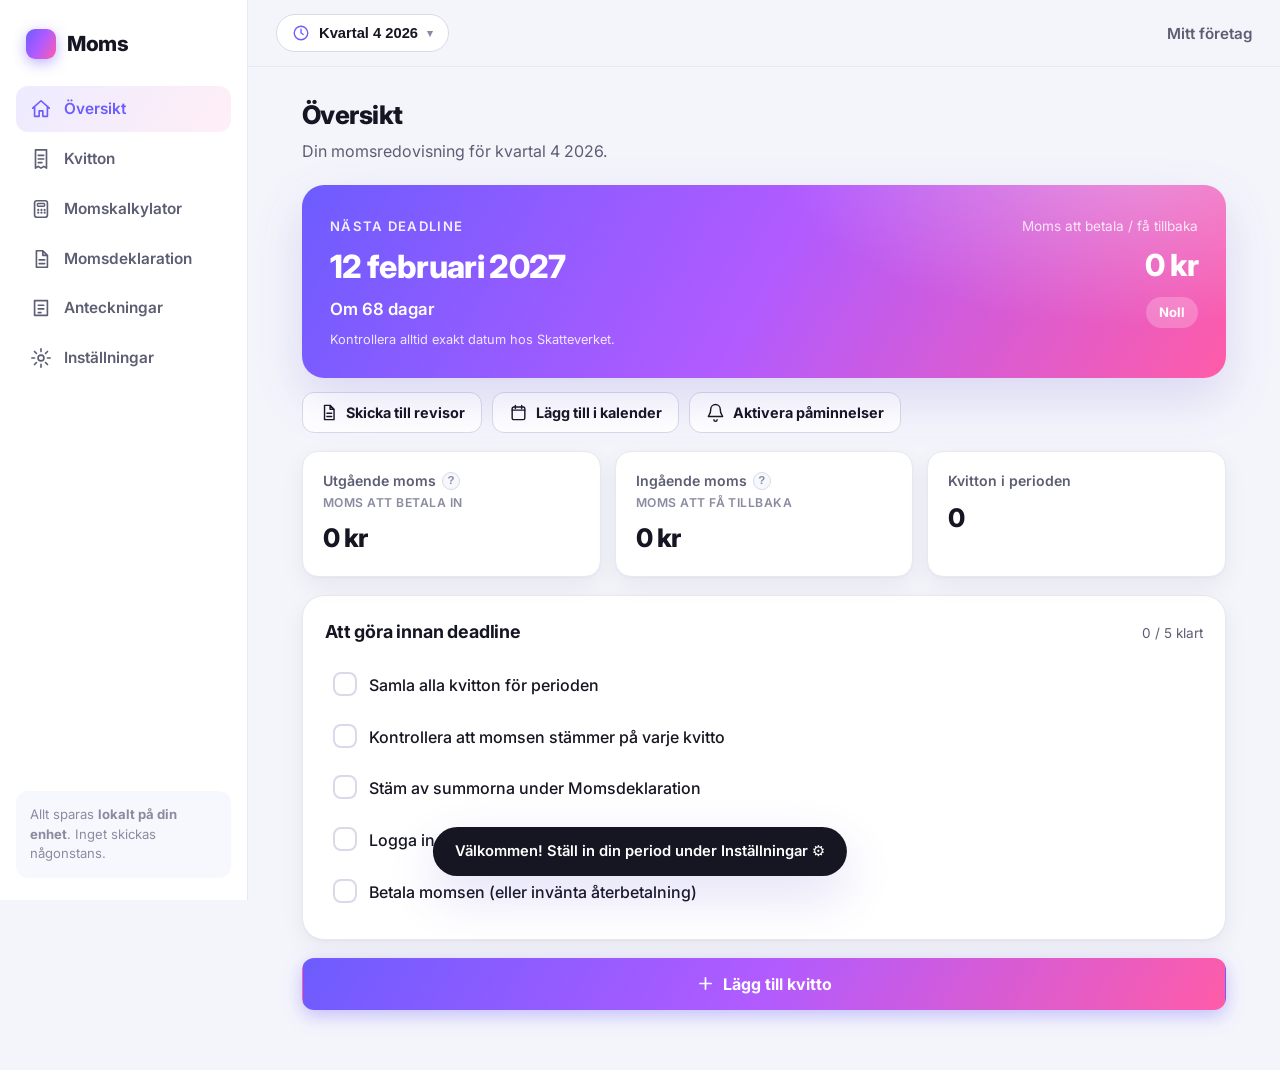
==== huggingface/index.html @ 1221be4c "Complete EU reverse charge for Stripe fees (rutor 21/30/48) Stripe fees (EU service purchase) are no" ====
<!DOCTYPE html>
<html lang="sv">
<head>
  <meta charset="UTF-8" />
  <meta name="viewport" content="width=device-width, initial-scale=1.0, viewport-fit=cover" />
  <meta name="theme-color" content="#6d5cff" />
  <meta name="description" content="Moms — ett enkelt och tydligt personligt verktyg för att hålla koll på din momsredovisning, dina kvitton och dina deadlines." />
  <title>Moms · Enkel momskoll</title>
  <link rel="preconnect" href="https://fonts.googleapis.com" />
  <link rel="preconnect" href="https://fonts.gstatic.com" crossorigin />
  <link href="https://fonts.googleapis.com/css2?family=Inter:wght@400;500;600;700;800&display=swap" rel="stylesheet" />
  <style>
/* ===================== Tokens ===================== */
:root {
  --bg: #f4f5fb;
  --surface: #ffffff;
  --surface-2: #f7f8fd;
  --line: #e7e8f2;
  --line-strong: #d8dae9;
  --text: #161623;
  --text-dim: #5d5e73;
  --text-faint: #8a8ba0;

  --brand: #6d5cff;
  --brand-2: #b15bff;
  --brand-3: #ff5ca8;
  --grad: linear-gradient(120deg, #6d5cff 0%, #b15bff 50%, #ff5ca8 100%);

  --green: #16a36b;
  --green-bg: #e6f7ef;
  --amber: #c47a00;
  --amber-bg: #fdf3e0;
  --red: #d83a52;
  --red-bg: #fdeaee;
  --blue: #2c7be5;
  --blue-bg: #eaf2fd;

  --radius: 16px;
  --radius-lg: 22px;
  --shadow: 0 1px 2px rgba(20, 20, 40, 0.04), 0 8px 24px rgba(20, 20, 50, 0.06);
  --shadow-lg: 0 20px 50px rgba(80, 60, 200, 0.16);
  --ease: cubic-bezier(0.22, 1, 0.36, 1);
}

* { margin: 0; padding: 0; box-sizing: border-box; }
[hidden] { display: none !important; }
html { -webkit-text-size-adjust: 100%; }
body {
  font-family: "Inter", system-ui, -apple-system, "Segoe UI", sans-serif;
  background: var(--bg);
  color: var(--text);
  line-height: 1.55;
  -webkit-font-smoothing: antialiased;
}
h1 { font-size: 1.6rem; font-weight: 800; letter-spacing: -0.02em; }
h2 { font-size: 1.12rem; font-weight: 700; letter-spacing: -0.01em; }
h3 { font-size: 1.05rem; font-weight: 700; }
.muted { color: var(--text-dim); }
.small { font-size: 0.85rem; }
.num { text-align: right; font-variant-numeric: tabular-nums; }
.nowrap { white-space: nowrap; }

:focus-visible { outline: 3px solid rgba(109, 92, 255, 0.5); outline-offset: 2px; border-radius: 8px; }

.ic { width: 22px; height: 22px; flex: none; display: inline-block; }

/* ===================== Layout ===================== */
.app { display: flex; min-height: 100vh; }

.sidebar {
  width: 248px; flex: none;
  background: var(--surface);
  border-right: 1px solid var(--line);
  padding: 22px 16px;
  display: flex; flex-direction: column; gap: 8px;
  position: sticky; top: 0; height: 100vh;
}
.brand { display: flex; align-items: center; gap: 11px; padding: 6px 10px 18px; }
.brand-mark { width: 30px; height: 30px; border-radius: 9px; background: var(--grad); box-shadow: 0 4px 14px rgba(109, 92, 255, 0.45); }
.brand-name { font-weight: 800; font-size: 1.3rem; letter-spacing: -0.02em; }

.side-nav { display: flex; flex-direction: column; gap: 4px; }
.nav-item {
  display: flex; align-items: center; gap: 12px;
  padding: 11px 14px; border-radius: 12px;
  color: var(--text-dim); text-decoration: none; font-weight: 600; font-size: 0.96rem;
  transition: background 0.2s var(--ease), color 0.2s var(--ease);
}
.nav-item:hover { background: var(--surface-2); color: var(--text); }
.nav-item.active { background: linear-gradient(120deg, rgba(109,92,255,0.12), rgba(255,92,168,0.10)); color: var(--brand); }
.nav-item.active .ic { color: var(--brand); }

.side-foot { margin-top: auto; padding: 14px; background: var(--surface-2); border-radius: 12px; }
.side-foot p { font-size: 0.82rem; color: var(--text-faint); line-height: 1.5; }

.main { flex: 1; min-width: 0; display: flex; flex-direction: column; }

.topbar {
  position: sticky; top: 0; z-index: 20;
  display: flex; align-items: center; justify-content: space-between;
  padding: 14px 28px;
  background: rgba(244, 245, 251, 0.85); backdrop-filter: blur(12px);
  border-bottom: 1px solid var(--line);
}
.period-pill {
  display: inline-flex; align-items: center; gap: 9px;
  padding: 9px 15px; border-radius: 999px;
  background: var(--surface); border: 1px solid var(--line-strong);
  font-weight: 600; font-size: 0.92rem; color: var(--text); cursor: pointer;
  transition: border-color 0.2s var(--ease), transform 0.2s var(--ease);
}
.period-pill:hover { border-color: var(--brand); transform: translateY(-1px); }
.period-pill .ic { width: 18px; height: 18px; color: var(--brand); }
.period-pill .caret { color: var(--text-faint); font-size: 0.7rem; }
.biz-name { font-weight: 600; color: var(--text-dim); font-size: 0.95rem; }

.content { padding: 28px; max-width: 980px; width: 100%; margin: 0 auto; padding-bottom: 60px; }

.view-head { margin-bottom: 22px; }
.view-head h1 { margin-bottom: 4px; }

/* ===================== Buttons ===================== */
.btn-primary, .btn-ghost, .btn-danger {
  display: inline-flex; align-items: center; justify-content: center; gap: 8px;
  font-family: inherit; font-weight: 700; font-size: 0.95rem;
  padding: 12px 20px; border-radius: 12px; border: 1px solid transparent; cursor: pointer;
  transition: transform 0.18s var(--ease), box-shadow 0.18s var(--ease), background 0.18s var(--ease);
}
.btn-primary { background: var(--grad); color: #fff; box-shadow: 0 6px 18px rgba(109, 92, 255, 0.35); }
.btn-primary:hover { transform: translateY(-2px); box-shadow: 0 10px 26px rgba(109, 92, 255, 0.45); }
.btn-primary .ic { width: 19px; height: 19px; }
.btn-ghost { background: var(--surface); border-color: var(--line-strong); color: var(--text); }
.btn-ghost:hover { border-color: var(--brand); transform: translateY(-1px); }
.btn-ghost .ic { width: 19px; height: 19px; }
.btn-danger { background: var(--red-bg); color: var(--red); border-color: transparent; }
.btn-danger:hover { background: #fbdde3; }
.btn-danger .ic { width: 19px; height: 19px; }
.btn-block { width: 100%; }

/* ===================== Hero deadline card ===================== */
.hero-card {
  position: relative; overflow: hidden;
  border-radius: var(--radius-lg);
  background: var(--grad);
  color: #fff;
  padding: 28px;
  display: flex; justify-content: space-between; gap: 24px; flex-wrap: wrap;
  box-shadow: var(--shadow-lg);
  margin-bottom: 18px;
}
.hero-grad {
  position: absolute; inset: 0;
  background: radial-gradient(600px 300px at 90% -20%, rgba(255,255,255,0.35), transparent 60%);
  pointer-events: none;
}
.hero-inner { position: relative; z-index: 1; }
.hero-eyebrow { font-size: 0.82rem; font-weight: 600; opacity: 0.9; text-transform: uppercase; letter-spacing: 0.1em; }
.hero-date { font-size: 2rem; font-weight: 800; letter-spacing: -0.02em; margin: 4px 0; }
.hero-count { font-size: 1.05rem; font-weight: 600; }
.hero-note { font-size: 0.8rem; opacity: 0.85; margin-top: 8px; }
.hero-amount { position: relative; z-index: 1; text-align: right; min-width: 180px; }
.hero-amount .muted { color: rgba(255,255,255,0.82); }
.hero-amount-val { font-size: 1.9rem; font-weight: 800; letter-spacing: -0.02em; margin: 4px 0 8px; }
.badge-pay {
  display: inline-block; padding: 5px 13px; border-radius: 999px;
  background: rgba(255,255,255,0.22); font-size: 0.82rem; font-weight: 700;
}

/* ===================== Reminder banner & deadline actions ===================== */
.reminder-banner {
  display: flex; align-items: center; gap: 10px;
  padding: 14px 18px; border-radius: var(--radius); margin-bottom: 16px;
  font-weight: 600; font-size: 0.95rem;
}
.reminder-banner.warn { background: var(--amber-bg); color: #6b4e16; border: 1px solid #f0dcb4; }
.reminder-banner.late { background: var(--red-bg); color: #8a1f30; border: 1px solid #f3c6cf; }
.reminder-banner::before { content: "⏰"; font-size: 1.1rem; }
.reminder-banner.late::before { content: "⚠️"; }

.deadline-actions { display: flex; gap: 10px; flex-wrap: wrap; margin-bottom: 18px; margin-top: -4px; }
.deadline-actions .btn-ghost { font-size: 0.9rem; padding: 10px 16px; }
.deadline-actions .btn-ghost.on { border-color: var(--green); color: var(--green); background: var(--green-bg); }

/* ===================== Tiles ===================== */
.tiles { display: grid; grid-template-columns: repeat(3, 1fr); gap: 14px; margin-bottom: 18px; }
.tile {
  background: var(--surface); border: 1px solid var(--line); border-radius: var(--radius);
  padding: 18px 20px; box-shadow: var(--shadow);
}
.tile-label { display: flex; align-items: center; gap: 6px; color: var(--text-dim); font-size: 0.88rem; font-weight: 600; }
.tile-sub { display: block; color: var(--text-faint); font-size: 0.76rem; font-weight: 600; text-transform: uppercase; letter-spacing: 0.04em; margin-top: 2px; }
.tile-val { font-size: 1.6rem; font-weight: 800; letter-spacing: -0.02em; margin-top: 6px; }

.hint {
  width: 18px; height: 18px; border-radius: 50%; border: 0;
  background: var(--surface-2); color: var(--text-faint);
  font-size: 0.72rem; font-weight: 700; cursor: help; line-height: 1;
  border: 1px solid var(--line-strong);
}
.hint:hover { background: var(--brand); color: #fff; border-color: var(--brand); }

/* ===================== Panels ===================== */
.panel {
  background: var(--surface); border: 1px solid var(--line); border-radius: var(--radius-lg);
  padding: 22px; box-shadow: var(--shadow); margin-bottom: 18px;
}
.panel-head { display: flex; align-items: baseline; justify-content: space-between; margin-bottom: 14px; gap: 12px; }

/* ===================== Checklist ===================== */
.checklist { list-style: none; display: flex; flex-direction: column; gap: 2px; }
.check-item { display: flex; align-items: flex-start; gap: 12px; padding: 12px 8px; border-radius: 10px; cursor: pointer; transition: background 0.18s var(--ease); }
.check-item:hover { background: var(--surface-2); }
.check-box {
  width: 24px; height: 24px; flex: none; border-radius: 8px;
  border: 2px solid var(--line-strong); display: flex; align-items: center; justify-content: center;
  color: #fff; transition: all 0.18s var(--ease);
}
.check-box .ic { width: 16px; height: 16px; opacity: 0; }
.check-item.done .check-box { background: var(--green); border-color: var(--green); }
.check-item.done .check-box .ic { opacity: 1; }
.check-item.done .check-text { color: var(--text-faint); text-decoration: line-through; }
.check-text { font-weight: 500; padding-top: 1px; }

.fab-inline { width: 100%; padding: 15px; font-size: 1rem; }

/* ===================== Forms ===================== */
.form-card .form-title { margin-bottom: 16px; }
.seg { display: flex; gap: 8px; background: var(--surface-2); padding: 5px; border-radius: 12px; margin-bottom: 16px; }
.seg-opt { flex: 1; }
.seg-opt input { position: absolute; opacity: 0; pointer-events: none; }
.seg-opt span {
  display: block; text-align: center; padding: 10px; border-radius: 9px;
  font-weight: 600; color: var(--text-dim); cursor: pointer; font-size: 0.92rem;
  transition: all 0.18s var(--ease);
}
.seg-opt input:checked + span { background: var(--surface); color: var(--brand); box-shadow: var(--shadow); }
.seg-opt input:focus-visible + span { outline: 3px solid rgba(109,92,255,0.5); }

.field { display: flex; flex-direction: column; gap: 6px; margin-bottom: 14px; }
.field label { font-weight: 600; font-size: 0.9rem; color: var(--text); }
.field-help { font-size: 0.82rem; color: var(--text-faint); }
input[type="text"], input[type="number"], input[type="date"], select, textarea {
  font-family: inherit; font-size: 1rem; color: var(--text);
  background: var(--surface); border: 1px solid var(--line-strong); border-radius: 11px;
  padding: 12px 14px; width: 100%; transition: border-color 0.18s var(--ease), box-shadow 0.18s var(--ease);
}
input:focus, select:focus, textarea:focus { outline: none; border-color: var(--brand); box-shadow: 0 0 0 4px rgba(109, 92, 255, 0.14); }
input::placeholder { color: var(--text-faint); }
input[type="file"] { padding: 9px; font-size: 0.88rem; }

.grid-2 { display: grid; grid-template-columns: 1fr 1fr; gap: 14px; }
.grid-3 { display: grid; grid-template-columns: 1fr 1fr 1fr; gap: 14px; }

.input-money { position: relative; display: flex; align-items: center; }
.input-money input { padding-right: 38px; }
.input-money span { position: absolute; right: 14px; color: var(--text-faint); font-weight: 600; pointer-events: none; }

.calc-preview {
  display: flex; gap: 22px; flex-wrap: wrap;
  background: linear-gradient(120deg, rgba(109,92,255,0.08), rgba(255,92,168,0.06));
  border: 1px solid var(--line); border-radius: 12px; padding: 14px 18px; margin-bottom: 16px;
  font-size: 0.95rem; color: var(--text-dim);
}
.calc-preview strong { color: var(--text); font-size: 1.05rem; }

.form-actions { display: flex; gap: 10px; flex-wrap: wrap; margin-top: 4px; }

/* ===================== Stripe import ===================== */
.import-panel > summary {
  cursor: pointer; font-weight: 700; font-size: 1.05rem;
  display: flex; align-items: center; gap: 10px; list-style: none;
}
.import-panel > summary::-webkit-details-marker { display: none; }
.import-panel > summary::after { content: "+"; margin-left: auto; font-size: 1.4rem; color: var(--brand); }
.import-panel[open] > summary::after { content: "–"; }
.import-panel > summary .ic { color: var(--brand); }
.import-help { margin: 12px 0 16px; line-height: 1.6; }
.check-inline { display: flex; align-items: center; gap: 9px; font-size: 0.92rem; font-weight: 500; color: var(--text); margin-bottom: 16px; cursor: pointer; }
.check-inline input { width: 18px; height: 18px; accent-color: var(--brand); }
.import-preview {
  background: var(--surface-2); border: 1px solid var(--line); border-radius: 12px;
  padding: 16px 18px; margin-bottom: 16px; font-size: 0.92rem;
}
.import-preview h4 { font-size: 0.95rem; margin-bottom: 8px; }
.import-preview .imp-stat { display: flex; justify-content: space-between; padding: 4px 0; color: var(--text-dim); }
.import-preview .imp-stat strong { color: var(--text); }
.import-preview .imp-warn { color: #8a1f30; background: var(--red-bg); border-radius: 8px; padding: 8px 12px; margin-top: 10px; font-weight: 600; }
.import-preview .imp-ok { color: var(--green); font-weight: 600; margin-top: 8px; }
.import-preview table { width: 100%; border-collapse: collapse; margin-top: 10px; font-size: 0.84rem; }
.import-preview th, .import-preview td { text-align: left; padding: 6px 8px; border-bottom: 1px solid var(--line); }
.import-preview td.num, .import-preview th.num { text-align: right; font-variant-numeric: tabular-nums; }

/* ===================== Receipt list ===================== */
.receipt-list { display: flex; flex-direction: column; gap: 10px; }
.receipt-row {
  display: flex; align-items: center; gap: 14px;
  padding: 14px; border: 1px solid var(--line); border-radius: 14px; background: var(--surface-2);
}
.receipt-thumb {
  width: 46px; height: 46px; border-radius: 10px; flex: none; object-fit: cover;
  background: var(--surface); display: flex; align-items: center; justify-content: center;
  color: var(--text-faint); border: 1px solid var(--line);
}
.receipt-main { flex: 1; min-width: 0; }
.receipt-title { font-weight: 700; font-size: 0.98rem; }
.receipt-meta { font-size: 0.83rem; color: var(--text-faint); display: flex; gap: 8px; flex-wrap: wrap; }
.receipt-tag { font-size: 0.72rem; font-weight: 700; padding: 2px 8px; border-radius: 6px; }
.tag-in { background: var(--green-bg); color: var(--green); }
.tag-out { background: var(--blue-bg); color: var(--blue); }
.receipt-amt { text-align: right; flex: none; }
.receipt-amt .a { font-weight: 800; font-variant-numeric: tabular-nums; }
.receipt-amt .v { font-size: 0.78rem; color: var(--text-faint); }
.receipt-del { background: none; border: 0; color: var(--text-faint); cursor: pointer; padding: 6px; border-radius: 8px; }
.receipt-del:hover { color: var(--red); background: var(--red-bg); }
.receipt-del .ic { width: 18px; height: 18px; }

.empty { text-align: center; padding: 36px 20px; color: var(--text-faint); }

/* ===================== Calculator ===================== */
.result-card {
  background: var(--surface); border: 1px solid var(--line); border-radius: var(--radius-lg);
  padding: 8px 22px; box-shadow: var(--shadow); margin-bottom: 14px;
}
.result-row { display: flex; align-items: center; justify-content: space-between; padding: 16px 0; border-bottom: 1px solid var(--line); }
.result-row:last-child { border-bottom: 0; }
.result-row span { color: var(--text-dim); font-weight: 600; }
.result-row em { color: var(--text-faint); font-style: normal; font-weight: 500; }
.result-row strong { font-size: 1.35rem; font-weight: 800; font-variant-numeric: tabular-nums; letter-spacing: -0.02em; }
.result-row.total { padding: 20px 0; }
.result-row.total span { color: var(--text); font-size: 1.05rem; }
.result-row.total strong {
  font-size: 1.9rem;
  background: var(--grad); -webkit-background-clip: text; background-clip: text; -webkit-text-fill-color: transparent;
}
.result-context {
  display: flex; align-items: center; justify-content: space-between;
  padding: 16px 22px; border-radius: var(--radius-lg); margin-bottom: 14px;
  font-weight: 700; border: 1px solid transparent;
}
.result-context span { font-size: 1.02rem; }
.result-context strong { font-size: 1.4rem; font-variant-numeric: tabular-nums; letter-spacing: -0.02em; }
.result-context.is-pay { background: var(--amber-bg); color: var(--amber); border-color: #f0dcb4; }
.result-context.is-refund { background: var(--green-bg); color: var(--green); border-color: #bfe9d4; }
#calcSave { margin-bottom: 18px; padding: 15px; font-size: 1rem; }

.calc-list { display: flex; flex-direction: column; gap: 10px; }
.calc-row {
  display: flex; align-items: center; gap: 14px;
  padding: 14px; border: 1px solid var(--line); border-radius: 14px; background: var(--surface-2);
}
.calc-row-main { flex: 1; min-width: 0; }
.calc-row-title { font-weight: 700; font-size: 0.98rem; }
.calc-row-meta { font-size: 0.83rem; color: var(--text-faint); }
.calc-row-amt { text-align: right; flex: none; }
.calc-row-amt .a { font-weight: 800; font-variant-numeric: tabular-nums; }
.calc-row-amt .v { font-size: 0.78rem; color: var(--text-faint); }
.calc-book {
  background: none; border: 1px solid var(--line-strong); color: var(--brand);
  font-family: inherit; font-weight: 700; font-size: 0.8rem; cursor: pointer;
  padding: 7px 11px; border-radius: 9px; white-space: nowrap;
}
.calc-book:hover { border-color: var(--brand); background: rgba(109,92,255,0.08); }
.calc-book:disabled { color: var(--green); border-color: var(--green-bg); background: var(--green-bg); cursor: default; }

/* ===================== Declaration table ===================== */
.decl-table { width: 100%; border-collapse: collapse; }
.decl-table th { text-align: left; font-size: 0.8rem; text-transform: uppercase; letter-spacing: 0.05em; color: var(--text-faint); padding: 8px 12px; border-bottom: 1px solid var(--line); }
.decl-table th.num { text-align: right; }
.decl-table td { padding: 13px 12px; border-bottom: 1px solid var(--line); font-size: 0.95rem; }
.decl-table tr:last-child td { border-bottom: 0; }
.decl-ruta { font-weight: 800; color: var(--brand); width: 64px; }
.decl-table td.num { text-align: right; font-weight: 700; font-variant-numeric: tabular-nums; }
.decl-table tr.total td { background: var(--surface-2); font-weight: 800; }
.decl-table tr.total td.num { font-size: 1.1rem; }
.adv summary { cursor: pointer; font-weight: 700; padding: 6px 0; color: var(--brand); }

.share-panel h2 { margin-bottom: 4px; }
.share-panel p { margin-bottom: 14px; }

.callout {
  background: var(--blue-bg); border: 1px solid #cfe0fa; border-radius: 14px;
  padding: 16px 18px; font-size: 0.94rem; color: #1b4a82; margin-bottom: 16px;
}
.callout strong { color: #14365f; }

/* ===================== Notes ===================== */
.notes-area { min-height: 320px; resize: vertical; line-height: 1.6; }
#notesSaved { margin-top: 8px; opacity: 0; transition: opacity 0.3s; }
#notesSaved.show { opacity: 1; }

/* ===================== Settings danger zone ===================== */
.danger-zone h2 { margin-bottom: 4px; }
.file-btn { cursor: pointer; }
.disclaimer {
  background: var(--amber-bg); border: 1px solid #f0dcb4; border-radius: 14px;
  padding: 16px 18px; font-size: 0.88rem; color: #6b4e16; line-height: 1.6;
}
.disclaimer strong { color: #5a3f0f; }

/* ===================== Bottom nav (mobile) ===================== */
.bottom-nav { display: none; }

/* ===================== Period sheet ===================== */
.sheet { position: fixed; inset: 0; z-index: 60; display: flex; align-items: flex-end; justify-content: center; }
.sheet[hidden] { display: none; }
.sheet-backdrop { position: absolute; inset: 0; background: rgba(20, 20, 40, 0.4); animation: fade 0.2s; }
.sheet-body {
  position: relative; background: var(--surface); width: 100%; max-width: 460px;
  border-radius: 22px 22px 0 0; padding: 24px; box-shadow: 0 -10px 40px rgba(0,0,0,0.2);
  animation: slideup 0.28s var(--ease);
}
@media (min-width: 600px) { .sheet { align-items: center; } .sheet-body { border-radius: 22px; } }
.sheet-body h3 { margin-bottom: 14px; }
.period-options { display: flex; flex-direction: column; gap: 8px; margin-bottom: 14px; }
.period-opt {
  text-align: left; padding: 14px 16px; border-radius: 12px; border: 1px solid var(--line-strong);
  background: var(--surface); font-family: inherit; font-size: 0.95rem; font-weight: 600; cursor: pointer;
  display: flex; justify-content: space-between; align-items: center;
}
.period-opt:hover { border-color: var(--brand); }
.period-opt.active { background: linear-gradient(120deg, rgba(109,92,255,0.12), rgba(255,92,168,0.10)); border-color: var(--brand); color: var(--brand); }
@keyframes slideup { from { transform: translateY(100%); } to { transform: none; } }
@keyframes fade { from { opacity: 0; } to { opacity: 1; } }

/* ===================== Toast ===================== */
.toast {
  position: fixed; bottom: 24px; left: 50%; transform: translateX(-50%) translateY(20px);
  background: var(--text); color: #fff; padding: 13px 22px; border-radius: 999px;
  font-weight: 600; font-size: 0.92rem; box-shadow: var(--shadow-lg); z-index: 80;
  opacity: 0; transition: all 0.3s var(--ease); pointer-events: none;
}
.toast.show { opacity: 1; transform: translateX(-50%) translateY(0); }

/* ===================== Responsive ===================== */
@media (max-width: 860px) {
  .sidebar { display: none; }
  .topbar { padding: 12px 16px; }
  .content { padding: 18px 16px 90px; }
  .bottom-nav {
    display: flex; position: fixed; bottom: 0; left: 0; right: 0; z-index: 50;
    background: rgba(255,255,255,0.94); backdrop-filter: blur(14px);
    border-top: 1px solid var(--line);
    padding: 8px 6px calc(8px + env(safe-area-inset-bottom));
    justify-content: space-around;
  }
  .bn-item {
    display: flex; flex-direction: column; align-items: center; gap: 3px;
    color: var(--text-faint); text-decoration: none; font-size: 0.62rem; font-weight: 600;
    padding: 4px 3px; border-radius: 10px; flex: 1; min-width: 0;
  }
  .bn-item span { max-width: 100%; overflow: hidden; text-overflow: ellipsis; white-space: nowrap; }
  .bn-item .ic { width: 22px; height: 22px; }
  .bn-item.active { color: var(--brand); }
  .hero-card { flex-direction: column; }
  .hero-amount { text-align: left; }
  .tiles { grid-template-columns: 1fr; }
  .grid-2, .grid-3 { grid-template-columns: 1fr; }
  h1 { font-size: 1.4rem; }
}

@media (max-width: 420px) {
  .calc-preview { gap: 14px; }
  .hero-date { font-size: 1.7rem; }
}

@media (prefers-reduced-motion: reduce) {
  * { animation-duration: 0.001ms !important; transition-duration: 0.001ms !important; }
}

</style>
  <link rel="manifest" href="manifest.webmanifest" />
  <link rel="icon" href="icon-192.png" />
  <link rel="apple-touch-icon" href="icon-192.png" />
  <meta name="apple-mobile-web-app-capable" content="yes" />
  <meta name="apple-mobile-web-app-status-bar-style" content="default" />
  <meta name="apple-mobile-web-app-title" content="Moms" />
</head>
<body>
  <!-- SVG icon sprite -->
  <svg width="0" height="0" style="position:absolute" aria-hidden="true">
    <symbol id="i-home" viewBox="0 0 24 24"><path d="M3 11l9-8 9 8M5 10v10h5v-6h4v6h5V10" fill="none" stroke="currentColor" stroke-width="1.8" stroke-linecap="round" stroke-linejoin="round"/></symbol>
    <symbol id="i-receipt" viewBox="0 0 24 24"><path d="M6 2h12v20l-3-2-3 2-3-2-3 2zM9 8h6M9 12h6M9 16h4" fill="none" stroke="currentColor" stroke-width="1.8" stroke-linecap="round" stroke-linejoin="round"/></symbol>
    <symbol id="i-doc" viewBox="0 0 24 24"><path d="M7 3h7l5 5v13H7zM14 3v5h5M10 13h6M10 17h6" fill="none" stroke="currentColor" stroke-width="1.8" stroke-linecap="round" stroke-linejoin="round"/></symbol>
    <symbol id="i-note" viewBox="0 0 24 24"><path d="M5 4h14v16H5zM9 9h6M9 13h6M9 17h3" fill="none" stroke="currentColor" stroke-width="1.8" stroke-linecap="round" stroke-linejoin="round"/></symbol>
    <symbol id="i-gear" viewBox="0 0 24 24"><circle cx="12" cy="12" r="3.2" fill="none" stroke="currentColor" stroke-width="1.8"/><path d="M12 2v3M12 19v3M2 12h3M19 12h3M4.9 4.9l2.1 2.1M17 17l2.1 2.1M19.1 4.9L17 7M7 17l-2.1 2.1" fill="none" stroke="currentColor" stroke-width="1.8" stroke-linecap="round"/></symbol>
    <symbol id="i-plus" viewBox="0 0 24 24"><path d="M12 5v14M5 12h14" fill="none" stroke="currentColor" stroke-width="2.2" stroke-linecap="round"/></symbol>
    <symbol id="i-check" viewBox="0 0 24 24"><path d="M5 13l4 4L19 7" fill="none" stroke="currentColor" stroke-width="2.4" stroke-linecap="round" stroke-linejoin="round"/></symbol>
    <symbol id="i-clock" viewBox="0 0 24 24"><circle cx="12" cy="12" r="9" fill="none" stroke="currentColor" stroke-width="1.8"/><path d="M12 7v5l3 2" fill="none" stroke="currentColor" stroke-width="1.8" stroke-linecap="round"/></symbol>
    <symbol id="i-trash" viewBox="0 0 24 24"><path d="M4 7h16M9 7V4h6v3M6 7l1 14h10l1-14" fill="none" stroke="currentColor" stroke-width="1.8" stroke-linecap="round" stroke-linejoin="round"/></symbol>
    <symbol id="i-calc" viewBox="0 0 24 24"><rect x="5" y="3" width="14" height="18" rx="2.5" fill="none" stroke="currentColor" stroke-width="1.8"/><rect x="8" y="6" width="8" height="3" rx="1" fill="none" stroke="currentColor" stroke-width="1.5"/><path d="M9 13h0M12.5 13h0M16 13h0M9 16h0M12.5 16h0M16 16h0" stroke="currentColor" stroke-width="2.4" stroke-linecap="round"/></symbol>
    <symbol id="i-bell" viewBox="0 0 24 24"><path d="M18 8a6 6 0 10-12 0c0 7-3 7-3 9h18c0-2-3-2-3-9" fill="none" stroke="currentColor" stroke-width="1.8" stroke-linecap="round" stroke-linejoin="round"/><path d="M10 21a2 2 0 004 0" fill="none" stroke="currentColor" stroke-width="1.8" stroke-linecap="round"/></symbol>
    <symbol id="i-cal" viewBox="0 0 24 24"><rect x="4" y="5" width="16" height="16" rx="2" fill="none" stroke="currentColor" stroke-width="1.8"/><path d="M4 9h16M8 3v4M16 3v4" stroke="currentColor" stroke-width="1.8" stroke-linecap="round"/></symbol>
  </svg>

  <div class="app">
    <!-- Sidebar (desktop) -->
    <aside class="sidebar">
      <div class="brand">
        <span class="brand-mark"></span>
        <span class="brand-name">Moms</span>
      </div>
      <nav class="side-nav" aria-label="Huvudmeny">
        <a href="#oversikt" class="nav-item" data-view="oversikt"><svg class="ic"><use href="#i-home"/></svg><span>Översikt</span></a>
        <a href="#kvitton" class="nav-item" data-view="kvitton"><svg class="ic"><use href="#i-receipt"/></svg><span>Kvitton</span></a>
        <a href="#kalkylator" class="nav-item" data-view="kalkylator"><svg class="ic"><use href="#i-calc"/></svg><span>Momskalkylator</span></a>
        <a href="#deklaration" class="nav-item" data-view="deklaration"><svg class="ic"><use href="#i-doc"/></svg><span>Momsdeklaration</span></a>
        <a href="#anteckningar" class="nav-item" data-view="anteckningar"><svg class="ic"><use href="#i-note"/></svg><span>Anteckningar</span></a>
        <a href="#installningar" class="nav-item" data-view="installningar"><svg class="ic"><use href="#i-gear"/></svg><span>Inställningar</span></a>
      </nav>
      <div class="side-foot">
        <p>Allt sparas <strong>lokalt på din enhet</strong>. Inget skickas någonstans.</p>
      </div>
    </aside>

    <!-- Main -->
    <div class="main">
      <header class="topbar">
        <div class="topbar-left">
          <button class="period-pill" id="periodPill" aria-haspopup="true">
            <svg class="ic"><use href="#i-clock"/></svg>
            <span id="periodLabel">Period</span>
            <span class="caret">▾</span>
          </button>
        </div>
        <div class="topbar-right">
          <span class="biz-name" id="bizNameTop">Mitt företag</span>
        </div>
      </header>

      <main class="content">
        <!-- ===================== ÖVERSIKT ===================== -->
        <section class="view" id="view-oversikt">
          <div class="view-head">
            <h1>Översikt</h1>
            <p class="muted" id="periodSub">Din momsredovisning för perioden.</p>
          </div>

          <!-- Reminder banner -->
          <div class="reminder-banner" id="reminderBanner" hidden></div>

          <!-- Deadline hero -->
          <div class="hero-card">
            <div class="hero-grad" aria-hidden="true"></div>
            <div class="hero-inner">
              <span class="hero-eyebrow">Nästa deadline</span>
              <div class="hero-date" id="deadlineDate">—</div>
              <div class="hero-count" id="deadlineCountdown">Lägg in din period i Inställningar</div>
              <p class="hero-note">Kontrollera alltid exakt datum hos Skatteverket.</p>
            </div>
            <div class="hero-amount">
              <span class="muted small">Moms att betala / få tillbaka</span>
              <div class="hero-amount-val" id="heroAmount">0 kr</div>
              <span class="badge-pay" id="heroAmountBadge">—</span>
            </div>
          </div>

          <div class="deadline-actions">
            <button class="btn-ghost js-share"><svg class="ic"><use href="#i-doc"/></svg> Skicka till revisor</button>
            <button class="btn-ghost" id="icsBtn"><svg class="ic"><use href="#i-cal"/></svg> Lägg till i kalender</button>
            <button class="btn-ghost" id="notifyBtn"><svg class="ic"><use href="#i-bell"/></svg> Aktivera påminnelser</button>
          </div>

          <!-- Summary tiles -->
          <div class="tiles">
            <div class="tile">
              <span class="tile-label">Utgående moms <button class="hint" data-hint="Moms du tagit ut på det du sålt (din försäljning). Detta är moms du ska betala in.">?</button></span>
              <span class="tile-sub">moms att betala in</span>
              <div class="tile-val" id="sumUtg">0 kr</div>
            </div>
            <div class="tile">
              <span class="tile-label">Ingående moms <button class="hint" data-hint="Moms du betalat på det du köpt och får dra av. Detta är moms du får tillbaka.">?</button></span>
              <span class="tile-sub">moms att få tillbaka</span>
              <div class="tile-val" id="sumIng">0 kr</div>
            </div>
            <div class="tile">
              <span class="tile-label">Kvitton i perioden</span>
              <div class="tile-val" id="sumCount">0</div>
            </div>
          </div>

          <!-- Checklist -->
          <div class="panel">
            <div class="panel-head">
              <h2>Att göra innan deadline</h2>
              <span class="muted small" id="checkProgress">0 / 5 klart</span>
            </div>
            <ul class="checklist" id="checklist"></ul>
          </div>

          <button class="fab-inline btn-primary" data-goto="kvitton">
            <svg class="ic"><use href="#i-plus"/></svg> Lägg till kvitto
          </button>
        </section>

        <!-- ===================== KVITTON ===================== -->
        <section class="view" id="view-kvitton" hidden>
          <div class="view-head">
            <h1>Kvitton</h1>
            <p class="muted">Lägg in allt du köpt och sålt. Momsen räknas ut åt dig.</p>
          </div>

          <details class="panel import-panel" id="stripeImport">
            <summary><svg class="ic"><use href="#i-doc"/></svg> Importera från Stripe (CSV)</summary>
            <p class="muted small import-help">
              I Stripe: <strong>Balance → Payouts</strong> (eller Reports → Payout reconciliation) →
              exportera som CSV i SEK. Ladda upp filen här så skapas kvittona åt dig.
            </p>
            <div class="grid-2">
              <div class="field">
                <label for="impFile">CSV-fil från Stripe</label>
                <input type="file" id="impFile" accept=".csv,text/csv" />
              </div>
              <div class="field">
                <label for="impRate">Momssats på försäljning</label>
                <select id="impRate">
                  <option value="25" selected>25 % (svensk kund)</option>
                  <option value="12">12 %</option>
                  <option value="6">6 %</option>
                  <option value="0">0 % (kund utanför EU)</option>
                </select>
              </div>
            </div>
            <label class="check-inline">
              <input type="checkbox" id="impFees" checked />
              Skapa även Stripe-avgiften som inköp (0 % moms)
            </label>
            <div id="impPreview" class="import-preview" hidden></div>
            <div class="form-actions">
              <button type="button" class="btn-ghost" id="impAnalyze">Analysera fil</button>
              <button type="button" class="btn-primary" id="impConfirm" hidden><svg class="ic"><use href="#i-check"/></svg> Importera</button>
            </div>
          </details>

          <form class="panel form-card" id="receiptForm">
            <h2 class="form-title">Nytt kvitto</h2>

            <div class="seg" role="radiogroup" aria-label="Typ av händelse">
              <label class="seg-opt">
                <input type="radio" name="type" value="inkop" checked />
                <span>Utgift / Inköp</span>
              </label>
              <label class="seg-opt">
                <input type="radio" name="type" value="forsaljning" />
                <span>Inkomst / Försäljning</span>
              </label>
            </div>

            <div class="grid-2">
              <div class="field">
                <label for="rfDate">Datum</label>
                <input type="date" id="rfDate" name="date" required />
                <p class="field-help">Datumet du betalade eller fick betalt.</p>
              </div>
              <div class="field">
                <label for="rfParty">Motpart <span class="muted small">(vem)</span></label>
                <input type="text" id="rfParty" name="party" placeholder="t.ex. Bauhaus" required autocomplete="off" />
              </div>
            </div>

            <div class="field">
              <label for="rfDesc">Vad avser det?</label>
              <input type="text" id="rfDesc" name="desc" placeholder="t.ex. Material till jobb" required autocomplete="off" />
            </div>

            <div class="grid-3">
              <div class="field">
                <label for="rfAmount">Belopp</label>
                <div class="input-money">
                  <input type="number" id="rfAmount" name="amount" inputmode="decimal" step="0.01" min="0" placeholder="0,00" required />
                  <span>kr</span>
                </div>
              </div>
              <div class="field">
                <label for="rfInclusive">Beloppet är</label>
                <select id="rfInclusive" name="inclusive">
                  <option value="inkl" selected>Inkl. moms</option>
                  <option value="exkl">Exkl. moms</option>
                </select>
              </div>
              <div class="field">
                <label for="rfRate">Momssats</label>
                <select id="rfRate" name="rate">
                  <option value="25" selected>25 %</option>
                  <option value="12">12 %</option>
                  <option value="6">6 %</option>
                  <option value="0">0 % / momsfritt</option>
                </select>
              </div>
            </div>

            <div class="calc-preview" id="calcPreview" aria-live="polite">
              <span>Moms: <strong id="calcVat">0 kr</strong></span>
              <span>Exkl. moms: <strong id="calcExcl">0 kr</strong></span>
              <span>Totalt: <strong id="calcTotal">0 kr</strong></span>
            </div>

            <div class="grid-2">
              <div class="field">
                <label for="rfFile">Bild på kvitto <span class="muted small">(valfritt)</span></label>
                <input type="file" id="rfFile" name="file" accept="image/*" capture="environment" />
              </div>
              <div class="field">
                <label for="rfNote">Fri text <span class="muted small">(valfritt)</span></label>
                <input type="text" id="rfNote" name="note" placeholder="Egen anteckning" autocomplete="off" />
              </div>
            </div>

            <div class="form-actions">
              <button type="submit" class="btn-primary"><svg class="ic"><use href="#i-check"/></svg> Spara kvitto</button>
              <button type="reset" class="btn-ghost">Rensa</button>
            </div>
          </form>

          <div class="panel">
            <div class="panel-head">
              <h2>Sparade kvitton</h2>
              <span class="muted small" id="receiptCount">0 st</span>
            </div>
            <div id="receiptList" class="receipt-list"></div>
          </div>
        </section>

        <!-- ===================== KALKYLATOR ===================== -->
        <section class="view" id="view-kalkylator" hidden>
          <div class="view-head">
            <h1>Momskalkylator</h1>
            <p class="muted">Skriv ett belopp så räknar jag ut momsen direkt. Spara det du vill minnas.</p>
          </div>

          <div class="panel form-card">
            <div class="grid-2">
              <div class="field">
                <label for="cWhat">Vad gäller det?</label>
                <input type="text" id="cWhat" placeholder="t.ex. Såld vara" autocomplete="off" />
              </div>
              <div class="field">
                <label for="cDate">Datum</label>
                <input type="date" id="cDate" />
                <p class="field-help">Datumet du betalade eller fick betalt.</p>
              </div>
            </div>

            <div class="seg" role="radiogroup" aria-label="Typ av händelse">
              <label class="seg-opt">
                <input type="radio" name="ctype" value="forsaljning" checked />
                <span>Försäljning</span>
              </label>
              <label class="seg-opt">
                <input type="radio" name="ctype" value="inkop" />
                <span>Inköp</span>
              </label>
            </div>

            <div class="grid-3">
              <div class="field">
                <label for="cAmount">Belopp</label>
                <div class="input-money">
                  <input type="number" id="cAmount" inputmode="decimal" step="0.01" min="0" placeholder="0,00" />
                  <span>kr</span>
                </div>
              </div>
              <div class="field">
                <label for="cIncl">Beloppet är</label>
                <select id="cIncl">
                  <option value="exkl" selected>Exkl. moms</option>
                  <option value="inkl">Inkl. moms</option>
                </select>
              </div>
              <div class="field">
                <label for="cRate">Momssats</label>
                <select id="cRate">
                  <option value="25" selected>25 %</option>
                  <option value="12">12 %</option>
                  <option value="6">6 %</option>
                </select>
              </div>
            </div>
          </div>

          <div class="result-card" id="calcResult" aria-live="polite">
            <div class="result-row"><span>Exkl. moms</span><strong id="cExcl">0 kr</strong></div>
            <div class="result-row"><span>Moms <em id="cRateLbl">(25 %)</em></span><strong id="cVat">0 kr</strong></div>
            <div class="result-row total"><span>Totalt inkl. moms</span><strong id="cTotal">0 kr</strong></div>
          </div>

          <div class="result-context is-pay" id="cContext">
            <span id="cContextLabel">Moms att betala</span>
            <strong id="cContextVal">0 kr</strong>
          </div>

          <button class="btn-primary btn-block" id="calcSave"><svg class="ic"><use href="#i-check"/></svg> Spara uträkning</button>

          <div class="panel">
            <div class="panel-head">
              <h2>Sparade uträkningar</h2>
              <span class="muted small" id="calcCount">0 st</span>
            </div>
            <div id="calcList" class="calc-list"></div>
          </div>
        </section>

        <!-- ===================== DEKLARATION ===================== -->
        <section class="view" id="view-deklaration" hidden>
          <div class="view-head">
            <h1>Momsdeklaration</h1>
            <p class="muted">Summorna att föra in i Skatteverkets momsdeklaration för perioden.</p>
          </div>

          <div class="panel">
            <table class="decl-table">
              <thead><tr><th>Ruta</th><th>Avser</th><th class="num">Belopp</th></tr></thead>
              <tbody id="declRows"></tbody>
            </table>
          </div>

          <details class="panel adv">
            <summary>Visa fler rutor (EU-handel m.m.)</summary>
            <table class="decl-table">
              <tbody id="declAdvRows"></tbody>
            </table>
            <p class="muted small">Dessa fylls bara i om du handlar med utlandet. Lämna tomma annars.</p>
          </details>

          <div class="callout">
            <strong>Så gör du:</strong> Logga in på <span class="nowrap">skatteverket.se</span> → Moms → Momsdeklaration,
            och skriv in beloppen ovan i rutorna med samma nummer. Stäm av mot dina kvitton först.
          </div>

          <div class="panel share-panel">
            <h2>Skicka till din revisor</h2>
            <p class="muted small">Hela kvartalet samlas i <strong>en fil</strong> — alla kvitton plus momssummorna ovan. Du kan sms:a eller mejla den direkt.</p>
            <div class="form-actions">
              <button class="btn-primary js-share"><svg class="ic"><use href="#i-doc"/></svg> Skicka hela kvartalet</button>
              <button class="btn-ghost" id="downloadBtn">Ladda ner som fil</button>
            </div>
          </div>
        </section>

        <!-- ===================== ANTECKNINGAR ===================== -->
        <section class="view" id="view-anteckningar" hidden>
          <div class="view-head">
            <h1>Anteckningar</h1>
            <p class="muted">Fri text — påminnelser, frågor till revisorn, vad som helst. Sparas automatiskt.</p>
          </div>
          <div class="panel">
            <textarea id="notes" class="notes-area" placeholder="Skriv här…"></textarea>
            <p class="muted small" id="notesSaved">Sparat</p>
          </div>
        </section>

        <!-- ===================== INSTÄLLNINGAR ===================== -->
        <section class="view" id="view-installningar" hidden>
          <div class="view-head">
            <h1>Inställningar</h1>
            <p class="muted">Fyll i en gång så anpassas allt efter dig.</p>
          </div>

          <form class="panel form-card" id="settingsForm">
            <div class="grid-2">
              <div class="field">
                <label for="setName">Företagsnamn / ditt namn</label>
                <input type="text" id="setName" placeholder="t.ex. Anna Andersson" autocomplete="organization" />
              </div>
              <div class="field">
                <label for="setOrg">Organisationsnummer / personnummer</label>
                <input type="text" id="setOrg" placeholder="556xxx-xxxx" autocomplete="off" />
              </div>
            </div>

            <div class="field">
              <label for="setPeriod">Hur ofta redovisar du moms?</label>
              <select id="setPeriod">
                <option value="kvartal">Varje kvartal (vanligast för småföretag)</option>
                <option value="manad">Varje månad</option>
                <option value="helar">En gång per år (helår)</option>
              </select>
              <p class="field-help">Vet du inte? Står på ditt registreringsbevis från Skatteverket. Kvartal är vanligast.</p>
            </div>

            <div class="grid-2">
              <div class="field">
                <label for="setStart">Företagets startdatum <span class="muted small">(valfritt)</span></label>
                <input type="date" id="setStart" />
                <p class="field-help">Perioder före detta datum döljs.</p>
              </div>
              <div class="field">
                <label for="setDeadline">Egen deadline <span class="muted small">(valfritt)</span></label>
                <input type="date" id="setDeadline" />
                <p class="field-help">Har Skatteverket gett dig ett exakt datum? Skriv det här så används det istället.</p>
              </div>
            </div>

            <div class="form-actions">
              <button type="submit" class="btn-primary"><svg class="ic"><use href="#i-check"/></svg> Spara</button>
            </div>
          </form>

          <div class="panel danger-zone">
            <h2>Hantera data</h2>
            <p class="muted small">All din data ligger lokalt i den här webbläsaren. Ta en säkerhetskopia ibland.</p>
            <div class="form-actions">
              <button class="btn-ghost" id="backupBtn">Ladda ner säkerhetskopia</button>
              <label class="btn-ghost file-btn">Återställ från fil<input type="file" id="restoreInput" accept="application/json" hidden /></label>
              <button class="btn-danger" id="wipeBtn"><svg class="ic"><use href="#i-trash"/></svg> Radera allt</button>
            </div>
          </div>

          <div class="disclaimer">
            <strong>Viktigt:</strong> Det här är ett personligt hjälpmedel för eget bruk, inte officiell bokföring och
            inte kopplat till Skatteverket. Det ersätter inte bokföringsprogram eller rådgivning från revisor.
            Du ansvarar själv för att uppgifterna du lämnar till Skatteverket är korrekta och i tid.
          </div>
        </section>
      </main>

      <!-- Bottom nav (mobile) -->
      <nav class="bottom-nav" aria-label="Huvudmeny mobil">
        <a href="#oversikt" class="bn-item" data-view="oversikt"><svg class="ic"><use href="#i-home"/></svg><span>Översikt</span></a>
        <a href="#kvitton" class="bn-item" data-view="kvitton"><svg class="ic"><use href="#i-receipt"/></svg><span>Kvitton</span></a>
        <a href="#kalkylator" class="bn-item" data-view="kalkylator"><svg class="ic"><use href="#i-calc"/></svg><span>Kalkyl</span></a>
        <a href="#deklaration" class="bn-item" data-view="deklaration"><svg class="ic"><use href="#i-doc"/></svg><span>Moms</span></a>
        <a href="#anteckningar" class="bn-item" data-view="anteckningar"><svg class="ic"><use href="#i-note"/></svg><span>Anteckn.</span></a>
        <a href="#installningar" class="bn-item" data-view="installningar"><svg class="ic"><use href="#i-gear"/></svg><span>Mer</span></a>
      </nav>
    </div>
  </div>

  <!-- Period picker sheet -->
  <div class="sheet" id="periodSheet" hidden>
    <div class="sheet-backdrop" data-close-sheet></div>
    <div class="sheet-body" role="dialog" aria-label="Välj period">
      <h3>Välj period</h3>
      <div id="periodOptions" class="period-options"></div>
      <button class="btn-ghost btn-block" data-close-sheet>Stäng</button>
    </div>
  </div>

  <!-- Toast -->
  <div class="toast" id="toast" hidden></div>

  <script>
/* =========================================================
   Moms — enkel momskoll. All data lokalt i webbläsaren.
   ========================================================= */
'use strict';

const STORE_KEY = 'moms.data.v1';
const MONTHS = ['januari','februari','mars','april','maj','juni','juli','augusti','september','oktober','november','december'];
const VAT_RATES = [25, 12, 6, 0];

/* ---------- State ---------- */
let state = load();
let currentDeadline = null;     // Date of the active period's deadline
let currentDeadlineDays = null; // days left until it

function defaultState() {
  return {
    settings: { name: '', org: '', period: 'kvartal', start: '', deadlineOverride: '', notify: false },
    receipts: [],          // {id, verNr, date, type, party, desc, exkl, vat, total, rate, fileData, note, createdAt}
    calculations: [],      // {id, ts, label, type, amount, inclusive, rate, exkl, vat, total, bookedId}
    notes: '',
    importedIds: {},       // Stripe balance-transaction ids already imported (dedupe)
    checks: {},            // { 'periodKey': [bool x5] }
    activePeriod: null,    // periodKey string, null = current
  };
}
function load() {
  try {
    const raw = localStorage.getItem(STORE_KEY);
    if (!raw) return defaultState();
    const s = Object.assign(defaultState(), JSON.parse(raw));
    // Migration: earlier Stripe fees were booked as plain 0 % — mark them as
    // EU reverse-charge so rutorna 21/30/48 are complete (does not change ruta 49).
    (s.receipts || []).forEach(r => {
      if (r.desc === 'Stripe-avgift' && r.type === 'inkop' && !r.reverse) r.reverse = true;
    });
    return s;
  } catch { return defaultState(); }
}
function save() {
  try { localStorage.setItem(STORE_KEY, JSON.stringify(state)); }
  catch (e) { toast('Kunde inte spara — lagringen kan vara full.'); }
}

/* ---------- Money & VAT helpers ---------- */
const kr = (n) => (Math.round(n) || 0).toLocaleString('sv-SE') + ' kr';
const krSigned = (n) => (n > 0 ? '+' : '') + kr(n);

function computeVat(amount, rate, inclusive) {
  const r = rate / 100;
  if (rate === 0) return { exkl: amount, vat: 0, total: amount };
  if (inclusive === 'inkl') {
    const exkl = amount / (1 + r);
    return { exkl, vat: amount - exkl, total: amount };
  }
  return { exkl: amount, vat: amount * r, total: amount + amount * r };
}

/* ---------- Period logic ----------
   A periodKey identifies a reporting period.
   kvartal: "2026-Q1"  manad: "2026-03"  helar: "2026"
*/
function currentPeriodKey(period, d = new Date()) {
  const y = d.getFullYear();
  if (period === 'manad') return `${y}-${String(d.getMonth() + 1).padStart(2, '0')}`;
  if (period === 'helar') return `${y}`;
  return `${y}-Q${Math.floor(d.getMonth() / 3) + 1}`;
}

// Returns {start: Date, end: Date} inclusive range for a periodKey
function periodRange(period, key) {
  if (period === 'manad') {
    const [y, m] = key.split('-').map(Number);
    return { start: new Date(y, m - 1, 1), end: new Date(y, m, 0) };
  }
  if (period === 'helar') {
    const y = Number(key);
    return { start: new Date(y, 0, 1), end: new Date(y, 11, 31) };
  }
  const [ys, q] = key.split('-Q');
  const y = Number(ys), qi = Number(q);
  return { start: new Date(y, (qi - 1) * 3, 1), end: new Date(y, qi * 3, 0) };
}

// Skatteverket-style deadline: 12th of 2nd month after period end (yearly: 26th).
// Deadlines falling in Jan or Aug shift to the 17th. Always advisory.
function deadlineFor(period, key) {
  const { end } = periodRange(period, key);
  let dueMonth = end.getMonth() + 2; // 2nd month after period end
  let dueYear = end.getFullYear();
  while (dueMonth > 11) { dueMonth -= 12; dueYear += 1; }
  let day = period === 'helar' ? 26 : 12;
  if (period !== 'helar' && (dueMonth === 0 || dueMonth === 7)) day = 17; // Jan/Aug
  const d = new Date(dueYear, dueMonth, day);
  // If the deadline lands on a weekend it moves to the next weekday.
  while (d.getDay() === 0 || d.getDay() === 6) d.setDate(d.getDate() + 1);
  return d;
}

function periodLabel(period, key) {
  if (period === 'manad') {
    const [y, m] = key.split('-').map(Number);
    return `${MONTHS[m - 1]} ${y}`;
  }
  if (period === 'helar') return `Helår ${key}`;
  const [y, q] = key.split('-Q');
  return `Kvartal ${q} ${y}`;
}

function activeKey() {
  return state.activePeriod || currentPeriodKey(state.settings.period);
}

// Build a list of selectable periods: a few back, current, and next.
function periodChoices() {
  const period = state.settings.period;
  const keys = [];
  const now = new Date();
  if (period === 'manad') {
    for (let i = -5; i <= 1; i++) {
      const d = new Date(now.getFullYear(), now.getMonth() + i, 1);
      keys.push(currentPeriodKey('manad', d));
    }
  } else if (period === 'helar') {
    for (let i = -2; i <= 1; i++) keys.push(String(now.getFullYear() + i));
  } else {
    for (let i = -4; i <= 1; i++) {
      const d = new Date(now.getFullYear(), now.getMonth() + i * 3, 1);
      keys.push(currentPeriodKey('kvartal', d));
    }
  }
  let unique = [...new Set(keys)];
  // Hide periods that ended before the company started.
  if (state.settings.start) {
    const start = new Date(state.settings.start + 'T00:00:00');
    const filtered = unique.filter(k => periodRange(period, k).end >= start);
    if (filtered.length) unique = filtered;
  }
  return unique;
}

/* ---------- Receipts for active period ---------- */
function receiptsInPeriod() {
  const { start, end } = periodRange(state.settings.period, activeKey());
  return state.receipts.filter(r => {
    const d = new Date(r.date + 'T00:00:00');
    return d >= start && d <= end;
  }).sort((a, b) => a.date.localeCompare(b.date));
}

/* ---------- VAT declaration totals ---------- */
function declTotals() {
  const rs = receiptsInPeriod();
  const t = { sales: 0, u25: 0, u12: 0, u6: 0, ing: 0, euServices: 0, reverseVat: 0 };
  for (const r of rs) {
    if (r.type === 'forsaljning') {
      t.sales += r.exkl;
      if (r.rate === 25) t.u25 += r.vat;
      else if (r.rate === 12) t.u12 += r.vat;
      else if (r.rate === 6) t.u6 += r.vat;
    } else if (r.reverse) {
      // EU service purchase (e.g. Stripe fee): buyer self-accounts for VAT.
      t.euServices += r.exkl;         // ruta 21
      const rv = r.exkl * 0.25;       // 25 % förvärvsmoms
      t.reverseVat += rv;             // ruta 30
      t.ing += rv;                    // ruta 48 (avdragsgill)
    } else {
      t.ing += r.vat;
    }
  }
  t.utg = t.u25 + t.u12 + t.u6 + t.reverseVat; // ruta 10+11+12+30
  t.toPay = t.utg - t.ing;                       // ruta 49
  return t;
}

/* =========================================================
   Rendering
   ========================================================= */
function renderAll() {
  renderTopbar();
  renderOverview();
  renderReceiptList();
  renderCalcList();
  renderDeclaration();
  renderSettingsForm();
  document.getElementById('notes').value = state.notes || '';
}

function renderTopbar() {
  document.getElementById('periodLabel').textContent = periodLabel(state.settings.period, activeKey());
  document.getElementById('bizNameTop').textContent = state.settings.name || 'Mitt företag';
  document.getElementById('periodSub').textContent =
    `Din momsredovisning för ${periodLabel(state.settings.period, activeKey()).toLowerCase()}.`;
}

function renderOverview() {
  const t = declTotals();
  const override = state.settings.deadlineOverride;
  const dl = override ? new Date(override + 'T00:00:00') : deadlineFor(state.settings.period, activeKey());
  const today = new Date(); today.setHours(0, 0, 0, 0);
  const days = Math.round((dl - today) / 86400000);

  document.getElementById('deadlineDate').textContent =
    `${dl.getDate()} ${MONTHS[dl.getMonth()]} ${dl.getFullYear()}`;
  const cd = document.getElementById('deadlineCountdown');
  let txt;
  if (days > 1) txt = `Om ${days} dagar`;
  else if (days === 1) txt = 'I morgon!';
  else if (days === 0) txt = 'Idag!';
  else txt = `${Math.abs(days)} dagar sedan (försenad?)`;
  cd.textContent = txt + (override ? ' · eget datum' : '');

  // Stash for calendar export / notifications.
  currentDeadline = dl;
  currentDeadlineDays = days;

  // Reminder banner: appears when the deadline is close or passed.
  const banner = document.getElementById('reminderBanner');
  const dStr = `${dl.getDate()} ${MONTHS[dl.getMonth()]}`;
  if (days < 0) {
    banner.hidden = false; banner.className = 'reminder-banner late';
    banner.textContent = `Deadline (${dStr}) har passerat. Deklarera så snart du kan.`;
  } else if (days <= 14) {
    banner.hidden = false; banner.className = 'reminder-banner warn';
    banner.textContent = `Snart dags! Bara ${days} ${days === 1 ? 'dag' : 'dagar'} kvar till deadline ${dStr}. Stäm av och deklarera.`;
  } else {
    banner.hidden = true;
  }

  document.getElementById('notifyBtn').classList.toggle('on', !!state.settings.notify);

  document.getElementById('heroAmount').textContent = kr(Math.abs(t.toPay));
  const badge = document.getElementById('heroAmountBadge');
  if (t.toPay > 0) badge.textContent = 'Att betala';
  else if (t.toPay < 0) badge.textContent = 'Att få tillbaka';
  else badge.textContent = 'Noll';

  document.getElementById('sumUtg').textContent = kr(t.utg);
  document.getElementById('sumIng').textContent = kr(t.ing);
  document.getElementById('sumCount').textContent = receiptsInPeriod().length;

  renderChecklist();
}

const CHECK_ITEMS = [
  'Samla alla kvitton för perioden',
  'Kontrollera att momsen stämmer på varje kvitto',
  'Stäm av summorna under Momsdeklaration',
  'Logga in på Skatteverket och fyll i deklarationen',
  'Betala momsen (eller invänta återbetalning)',
];
function renderChecklist() {
  const key = activeKey();
  const checks = state.checks[key] || (state.checks[key] = [false, false, false, false, false]);
  const ul = document.getElementById('checklist');
  ul.innerHTML = '';
  CHECK_ITEMS.forEach((label, i) => {
    const li = document.createElement('li');
    li.className = 'check-item' + (checks[i] ? ' done' : '');
    li.tabIndex = 0;
    li.setAttribute('role', 'checkbox');
    li.setAttribute('aria-checked', checks[i] ? 'true' : 'false');
    li.innerHTML = `<span class="check-box"><svg class="ic"><use href="#i-check"/></svg></span><span class="check-text">${label}</span>`;
    const toggle = () => { checks[i] = !checks[i]; save(); renderChecklist(); };
    li.addEventListener('click', toggle);
    li.addEventListener('keydown', (e) => { if (e.key === ' ' || e.key === 'Enter') { e.preventDefault(); toggle(); } });
    ul.appendChild(li);
  });
  const done = checks.filter(Boolean).length;
  document.getElementById('checkProgress').textContent = `${done} / 5 klart`;
}

function renderReceiptList() {
  const rs = receiptsInPeriod().slice().reverse();
  const list = document.getElementById('receiptList');
  document.getElementById('receiptCount').textContent = `${rs.length} st`;
  if (!rs.length) {
    list.innerHTML = `<div class="empty">Inga kvitton i ${periodLabel(state.settings.period, activeKey()).toLowerCase()} än.<br>Lägg till ditt första ovan.</div>`;
    return;
  }
  list.innerHTML = '';
  for (const r of rs) {
    const row = document.createElement('div');
    row.className = 'receipt-row';
    const isSale = r.type === 'forsaljning';
    const thumb = r.fileData
      ? `<img class="receipt-thumb" src="${r.fileData}" alt="Kvitto" />`
      : `<span class="receipt-thumb"><svg class="ic"><use href="#i-receipt"/></svg></span>`;
    row.innerHTML = `
      ${thumb}
      <div class="receipt-main">
        <div class="receipt-title">${esc(r.party)} <span class="receipt-tag ${isSale ? 'tag-in' : 'tag-out'}">${isSale ? 'Försäljning' : 'Inköp'}</span></div>
        <div class="receipt-meta"><span>${fmtDate(r.date)}</span><span>${esc(r.desc)}</span><span>${r.reverse ? 'omvänd moms 25 %' : r.rate + '% moms'}</span></div>
      </div>
      <div class="receipt-amt">
        <div class="a">${kr(r.total)}</div>
        <div class="v">moms ${kr(r.vat)}</div>
      </div>
      <button class="receipt-del" aria-label="Ta bort kvitto" data-del="${r.id}"><svg class="ic"><use href="#i-trash"/></svg></button>`;
    row.querySelector('[data-del]').addEventListener('click', () => deleteReceipt(r.id));
    list.appendChild(row);
  }
}

function renderCalcList() {
  const list = document.getElementById('calcList');
  if (!list) return;
  const calcs = state.calculations.slice().reverse();
  document.getElementById('calcCount').textContent = `${calcs.length} st`;
  if (!calcs.length) {
    list.innerHTML = `<div class="empty">Inga sparade uträkningar än.<br>Räkna ut något ovan och tryck Spara.</div>`;
    return;
  }
  list.innerHTML = '';
  for (const c of calcs) {
    const isSale = c.type === 'forsaljning';
    const row = document.createElement('div');
    row.className = 'calc-row';
    const booked = !!c.bookedId;
    row.innerHTML = `
      <div class="calc-row-main">
        <div class="calc-row-title">${esc(c.label)} <span class="receipt-tag ${isSale ? 'tag-in' : 'tag-out'}">${isSale ? 'Försäljning' : 'Inköp'}</span></div>
        <div class="calc-row-meta">${esc(c.date ? fmtDate(c.date) : fmtDateTime(c.ts))} · ${c.rate}% moms · exkl ${kr(c.exkl)}</div>
      </div>
      <div class="calc-row-amt">
        <div class="a">${kr(c.total)}</div>
        <div class="v">moms ${kr(c.vat)}</div>
      </div>
      <button class="calc-book" ${booked ? 'disabled' : ''} data-book="${c.id}">${booked ? 'Bokfört ✓' : 'Gör till kvitto'}</button>
      <button class="receipt-del" aria-label="Ta bort uträkning" data-delcalc="${c.id}"><svg class="ic"><use href="#i-trash"/></svg></button>`;
    row.querySelector('[data-delcalc]').addEventListener('click', () => deleteCalc(c.id));
    if (!booked) row.querySelector('[data-book]').addEventListener('click', () => bookCalc(c.id));
    list.appendChild(row);
  }
}

function deleteCalc(id) {
  state.calculations = state.calculations.filter(c => c.id !== id);
  save(); renderCalcList(); toast('Uträkning borttagen');
}

// Turn a saved calculation into a real receipt so it counts in the declaration.
function bookCalc(id) {
  const c = state.calculations.find(x => x.id === id);
  if (!c || c.bookedId) return;
  const rid = 'r' + Date.now() + Math.random().toString(36).slice(2, 6);
  state.receipts.push({
    id: rid, verNr: nextVerNr(),
    date: c.date || new Date(c.ts).toISOString().slice(0, 10),
    type: c.type, party: c.label || 'Kalkylator', desc: c.label || 'Uträkning',
    exkl: c.exkl, vat: c.vat, total: c.total, rate: c.rate,
    fileData: '', note: 'Från momskalkylatorn', createdAt: new Date().toISOString(),
  });
  c.bookedId = rid;
  // Show the period the receipt landed in, so it's never "invisible".
  const k = currentPeriodKey(state.settings.period, new Date((c.date || new Date(c.ts).toISOString().slice(0, 10)) + 'T00:00:00'));
  state.activePeriod = (k === currentPeriodKey(state.settings.period)) ? null : k;
  save(); renderAll();
  toast(`Tillagt som kvitto i ${periodLabel(state.settings.period, k)} ✓`);
}

function renderDeclaration() {
  const t = declTotals();
  const rows = [
    ['05', 'Momspliktig försäljning (exkl. moms)', t.sales],
    ['10', 'Utgående moms 25 %', t.u25],
    ['11', 'Utgående moms 12 %', t.u12],
    ['12', 'Utgående moms 6 %', t.u6],
  ];
  if (t.euServices >= 0.5) {
    rows.push(['21', 'Inköp av tjänster från annat EU-land', t.euServices]);
    rows.push(['30', 'Utgående moms 25 % på inköp (ruta 20–21)', t.reverseVat]);
  }
  rows.push(['48', 'Ingående moms att dra av', t.ing]);
  const tbody = document.getElementById('declRows');
  tbody.innerHTML = rows.map(([n, label, val]) =>
    `<tr><td class="decl-ruta">${n}</td><td>${label}</td><td class="num">${kr(val)}</td></tr>`
  ).join('') +
    `<tr class="total"><td class="decl-ruta">49</td><td>Moms att ${t.toPay >= 0 ? 'betala' : 'få tillbaka'}</td><td class="num">${kr(Math.abs(t.toPay))}</td></tr>`;

  const adv = [
    ['20', 'Inköp av varor från annat EU-land'],
    ['35', 'Försäljning av varor till annat EU-land'],
    ['39', 'Försäljning av tjänster till näringsidkare i EU'],
  ];
  document.getElementById('declAdvRows').innerHTML = adv.map(([n, label]) =>
    `<tr><td class="decl-ruta">${n}</td><td>${label}</td><td class="num">0 kr</td></tr>`
  ).join('');
}

function renderSettingsForm() {
  document.getElementById('setName').value = state.settings.name;
  document.getElementById('setOrg').value = state.settings.org;
  document.getElementById('setPeriod').value = state.settings.period;
  document.getElementById('setStart').value = state.settings.start || '';
  document.getElementById('setDeadline').value = state.settings.deadlineOverride || '';
}

/* =========================================================
   Actions
   ========================================================= */
function deleteReceipt(id) {
  if (!confirm('Ta bort det här kvittot?')) return;
  state.receipts = state.receipts.filter(r => r.id !== id);
  save(); renderAll(); toast('Kvitto borttaget');
}

function nextVerNr() {
  const max = state.receipts.reduce((m, r) => Math.max(m, r.verNr || 0), 0);
  return max + 1;
}

/* ---------- Image compression to keep localStorage small ---------- */
function compressImage(file) {
  return new Promise((resolve) => {
    if (!file) return resolve('');
    const reader = new FileReader();
    reader.onload = () => {
      const img = new Image();
      img.onload = () => {
        const max = 1100;
        let { width, height } = img;
        if (width > max || height > max) {
          const s = max / Math.max(width, height);
          width = Math.round(width * s); height = Math.round(height * s);
        }
        const c = document.createElement('canvas');
        c.width = width; c.height = height;
        c.getContext('2d').drawImage(img, 0, 0, width, height);
        resolve(c.toDataURL('image/jpeg', 0.7));
      };
      img.onerror = () => resolve('');
      img.src = reader.result;
    };
    reader.onerror = () => resolve('');
    reader.readAsDataURL(file);
  });
}

/* =========================================================
   Wire up
   ========================================================= */
function navTo(view) {
  document.querySelectorAll('.view').forEach(v => v.hidden = v.id !== 'view-' + view);
  document.querySelectorAll('[data-view]').forEach(n =>
    n.classList.toggle('active', n.dataset.view === view));
  if (location.hash !== '#' + view) history.replaceState(null, '', '#' + view);
  window.scrollTo(0, 0);
}

function setupNav() {
  document.querySelectorAll('[data-view]').forEach(n =>
    n.addEventListener('click', (e) => { e.preventDefault(); navTo(n.dataset.view); }));
  document.querySelectorAll('[data-goto]').forEach(b =>
    b.addEventListener('click', () => navTo(b.dataset.goto)));
  const start = (location.hash || '#oversikt').slice(1);
  navTo(['oversikt','kvitton','kalkylator','deklaration','anteckningar','installningar'].includes(start) ? start : 'oversikt');
}

function setupReceiptForm() {
  const form = document.getElementById('receiptForm');
  const dateEl = document.getElementById('rfDate');
  dateEl.value = new Date().toISOString().slice(0, 10);

  const readInputs = () => ({
    amount: parseFloat(String(form.amount.value).replace(',', '.')) || 0,
    rate: Number(form.rate.value),
    inclusive: form.inclusive.value,
  });
  const updatePreview = () => {
    const { amount, rate, inclusive } = readInputs();
    const c = computeVat(amount, rate, inclusive);
    document.getElementById('calcVat').textContent = kr(c.vat);
    document.getElementById('calcExcl').textContent = kr(c.exkl);
    document.getElementById('calcTotal').textContent = kr(c.total);
  };
  form.addEventListener('input', updatePreview);
  updatePreview();

  form.addEventListener('submit', async (e) => {
    e.preventDefault();
    const { amount, rate, inclusive } = readInputs();
    if (amount <= 0) { toast('Fyll i ett belopp'); return; }
    const c = computeVat(amount, rate, inclusive);
    const fileData = await compressImage(form.file.files[0]);
    state.receipts.push({
      id: 'r' + Date.now() + Math.random().toString(36).slice(2, 6),
      verNr: nextVerNr(),
      date: form.date.value,
      type: form.type.value,
      party: form.party.value.trim(),
      desc: form.desc.value.trim(),
      exkl: c.exkl, vat: c.vat, total: c.total, rate,
      fileData,
      note: form.note.value.trim(),
      createdAt: new Date().toISOString(),
    });
    save();
    form.reset();
    dateEl.value = new Date().toISOString().slice(0, 10);
    updatePreview();
    renderAll();
    toast('Kvitto sparat ✓');
  });
  form.addEventListener('reset', () => setTimeout(updatePreview, 0));
}

function setupCalculator() {
  const amount = document.getElementById('cAmount');
  const incl = document.getElementById('cIncl');
  const rate = document.getElementById('cRate');
  const what = document.getElementById('cWhat');
  const dateEl = document.getElementById('cDate');
  const view = document.getElementById('view-kalkylator');
  dateEl.value = new Date().toISOString().slice(0, 10);

  const read = () => ({
    amount: parseFloat(String(amount.value).replace(',', '.')) || 0,
    inclusive: incl.value,
    rate: Number(rate.value),
    type: view.querySelector('input[name="ctype"]:checked').value,
    label: what.value.trim() || 'Uträkning',
    date: dateEl.value || new Date().toISOString().slice(0, 10),
  });
  const update = () => {
    const v = read();
    const c = computeVat(v.amount, v.rate, v.inclusive);
    document.getElementById('cExcl').textContent = kr(c.exkl);
    document.getElementById('cVat').textContent = kr(c.vat);
    document.getElementById('cTotal').textContent = kr(c.total);
    document.getElementById('cRateLbl').textContent = `(${v.rate} %)`;
    const ctx = document.getElementById('cContext');
    const isInkop = v.type === 'inkop';
    document.getElementById('cContextLabel').textContent = isInkop ? 'Moms att få tillbaka' : 'Moms att betala';
    document.getElementById('cContextVal').textContent = kr(c.vat);
    ctx.classList.toggle('is-refund', isInkop);
    ctx.classList.toggle('is-pay', !isInkop);
  };
  view.addEventListener('input', update);
  view.addEventListener('change', update);
  update();

  document.getElementById('calcSave').addEventListener('click', () => {
    const v = read();
    if (v.amount <= 0) { toast('Fyll i ett belopp'); amount.focus(); return; }
    const c = computeVat(v.amount, v.rate, v.inclusive);
    state.calculations.push({
      id: 'c' + Date.now() + Math.random().toString(36).slice(2, 6),
      ts: Date.now(), date: v.date,
      label: v.label, type: v.type, amount: v.amount, inclusive: v.inclusive, rate: v.rate,
      exkl: c.exkl, vat: c.vat, total: c.total, bookedId: null,
    });
    save();
    amount.value = ''; what.value = '';
    dateEl.value = new Date().toISOString().slice(0, 10);
    update(); renderCalcList();
    toast('Uträkning sparad ✓');
  });
}

function setupSettings() {
  document.getElementById('settingsForm').addEventListener('submit', (e) => {
    e.preventDefault();
    state.settings.name = document.getElementById('setName').value.trim();
    state.settings.org = document.getElementById('setOrg').value.trim();
    state.settings.start = document.getElementById('setStart').value;
    state.settings.deadlineOverride = document.getElementById('setDeadline').value;
    const newPeriod = document.getElementById('setPeriod').value;
    if (newPeriod !== state.settings.period) { state.settings.period = newPeriod; state.activePeriod = null; }
    save(); renderAll(); toast('Sparat ✓'); navTo('oversikt');
  });

  document.getElementById('backupBtn').addEventListener('click', () => {
    const blob = new Blob([JSON.stringify(state, null, 2)], { type: 'application/json' });
    const a = document.createElement('a');
    a.href = URL.createObjectURL(blob);
    a.download = `moms-backup-${new Date().toISOString().slice(0,10)}.json`;
    a.click();
  });
  document.getElementById('restoreInput').addEventListener('change', (e) => {
    const file = e.target.files[0]; if (!file) return;
    const reader = new FileReader();
    reader.onload = () => {
      try {
        state = Object.assign(defaultState(), JSON.parse(reader.result));
        save(); renderAll(); toast('Återställt ✓'); navTo('oversikt');
      } catch { toast('Kunde inte läsa filen'); }
    };
    reader.readAsText(file);
  });
  document.getElementById('wipeBtn').addEventListener('click', () => {
    if (!confirm('Radera ALLT? Detta går inte att ångra.')) return;
    state = defaultState(); save(); renderAll(); toast('Allt raderat'); navTo('oversikt');
  });
}

function setupNotes() {
  const ta = document.getElementById('notes');
  const saved = document.getElementById('notesSaved');
  let timer;
  ta.addEventListener('input', () => {
    state.notes = ta.value;
    clearTimeout(timer);
    timer = setTimeout(() => { save(); saved.classList.add('show'); setTimeout(() => saved.classList.remove('show'), 1200); }, 400);
  });
}

function setupPeriodSheet() {
  const sheet = document.getElementById('periodSheet');
  const open = () => {
    const opts = document.getElementById('periodOptions');
    const cur = activeKey();
    opts.innerHTML = '';
    periodChoices().reverse().forEach(key => {
      const btn = document.createElement('button');
      btn.className = 'period-opt' + (key === cur ? ' active' : '');
      const dl = deadlineFor(state.settings.period, key);
      btn.innerHTML = `<span>${periodLabel(state.settings.period, key)}</span><span class="muted small">deadline ${dl.getDate()}/${dl.getMonth()+1}</span>`;
      btn.addEventListener('click', () => {
        state.activePeriod = (key === currentPeriodKey(state.settings.period)) ? null : key;
        save(); renderAll(); closeSheet();
      });
      opts.appendChild(btn);
    });
    sheet.hidden = false;
  };
  const closeSheet = () => { sheet.hidden = true; };
  document.getElementById('periodPill').addEventListener('click', open);
  sheet.querySelectorAll('[data-close-sheet]').forEach(el => el.addEventListener('click', closeSheet));
  document.addEventListener('keydown', (e) => { if (e.key === 'Escape') closeSheet(); });
}

/* ---------- Reminders: calendar (.ics) + notifications ---------- */
function pad2(n) { return String(n).padStart(2, '0'); }

function downloadIcs() {
  if (!currentDeadline) return;
  const d = currentDeadline;
  const dateStr = `${d.getFullYear()}${pad2(d.getMonth() + 1)}${pad2(d.getDate())}`;
  const next = new Date(d); next.setDate(next.getDate() + 1);
  const endStr = `${next.getFullYear()}${pad2(next.getMonth() + 1)}${pad2(next.getDate())}`;
  const stamp = new Date().toISOString().replace(/[-:]/g, '').split('.')[0] + 'Z';
  const period = periodLabel(state.settings.period, activeKey());
  const lines = [
    'BEGIN:VCALENDAR', 'VERSION:2.0', 'PRODID:-//Moms//SV//', 'CALSCALE:GREGORIAN',
    'BEGIN:VEVENT',
    `UID:moms-${activeKey()}-${dateStr}@moms.local`,
    `DTSTAMP:${stamp}`,
    `DTSTART;VALUE=DATE:${dateStr}`,
    `DTEND;VALUE=DATE:${endStr}`,
    `SUMMARY:Deklarera & betala moms (${period})`,
    'DESCRIPTION:Lämna momsdeklaration och betala hos Skatteverket. Kontrollera exakt datum.',
    'BEGIN:VALARM', 'ACTION:DISPLAY', 'DESCRIPTION:Moms-deadline om 7 dagar', 'TRIGGER:-P7D', 'END:VALARM',
    'BEGIN:VALARM', 'ACTION:DISPLAY', 'DESCRIPTION:Moms-deadline imorgon', 'TRIGGER:-P1D', 'END:VALARM',
    'END:VEVENT', 'END:VCALENDAR',
  ];
  const blob = new Blob([lines.join('\r\n')], { type: 'text/calendar;charset=utf-8' });
  const a = document.createElement('a');
  a.href = URL.createObjectURL(blob);
  a.download = `moms-deadline-${activeKey()}.ics`;
  a.click();
  toast('Kalenderpåminnelse skapad 📅');
}

function maybeNotify(force) {
  if (!('Notification' in window) || Notification.permission !== 'granted') return;
  if (!state.settings.notify || currentDeadline == null) return;
  if (currentDeadlineDays < 0 || currentDeadlineDays > 14) return;
  const key = `${activeKey()}-${currentDeadline.toDateString()}`;
  if (!force && state._notifiedKey === key) return;
  state._notifiedKey = key; save();
  const dStr = `${currentDeadline.getDate()} ${MONTHS[currentDeadline.getMonth()]}`;
  new Notification('Moms — deadline närmar sig', {
    body: `${currentDeadlineDays} dagar kvar till ${dStr}. Dags att deklarera.`,
    icon: 'icon-192.png', badge: 'icon-192.png',
  });
}

/* ---------- Stripe CSV import ---------- */
// Minimal CSV parser handling quotes ("") and , or ; delimiters.
function parseCsv(text) {
  text = text.replace(/^﻿/, '').replace(/\r\n/g, '\n').replace(/\r/g, '\n');
  const firstLine = text.slice(0, text.indexOf('\n') < 0 ? text.length : text.indexOf('\n'));
  const delim = (firstLine.split(';').length > firstLine.split(',').length) ? ';' : ',';
  const rows = []; let row = []; let cur = ''; let inQ = false;
  for (let i = 0; i < text.length; i++) {
    const ch = text[i];
    if (inQ) {
      if (ch === '"') { if (text[i + 1] === '"') { cur += '"'; i++; } else inQ = false; }
      else cur += ch;
    } else if (ch === '"') inQ = true;
    else if (ch === delim) { row.push(cur); cur = ''; }
    else if (ch === '\n') { row.push(cur); rows.push(row); row = []; cur = ''; }
    else cur += ch;
  }
  if (cur.length || row.length) { row.push(cur); rows.push(row); }
  return rows.filter(r => r.length && r.some(c => c.trim() !== ''));
}

function numSv(s) {
  if (s == null) return 0;
  s = String(s).replace(/[^\d.,-]/g, '');
  if (s.indexOf(',') > -1 && s.indexOf('.') > -1) s = s.replace(/,/g, '');       // 1,234.56
  else if (s.indexOf(',') > -1) s = s.replace(',', '.');                          // 12,34
  const n = parseFloat(s);
  return isNaN(n) ? 0 : n;
}

function toIsoDate(s) {
  if (!s) return new Date().toISOString().slice(0, 10);
  s = String(s).trim();
  const m = s.match(/^(\d{4})-(\d{2})-(\d{2})/);
  if (m) return `${m[1]}-${m[2]}-${m[3]}`;
  const d = new Date(s);
  return isNaN(d) ? new Date().toISOString().slice(0, 10) : d.toISOString().slice(0, 10);
}

// Pick the transaction-date column, preferring settlement/created dates over due dates.
function findDate(headers) {
  for (const re of [/available.?on/, /created.*utc/, /^created/, /date.*utc/, /date/]) {
    const i = headers.findIndex(h => re.test(h) && !/due/.test(h));
    if (i > -1) return i;
  }
  return -1;
}

// Pick a "who" column, avoiding amount/currency/id columns that contain "customer".
function findCust(headers) {
  const bad = /(amount|currency|facing|fee|net|gross|number|^id$|_id$|country|zip|postal)/;
  const good = [/customer.?email/, /customer.?name/, /card.?name/, /^customer$/, /^description$/, /statement.?descriptor/];
  for (const re of good) {
    const i = headers.findIndex(h => re.test(h) && !bad.test(h));
    if (i > -1) return i;
  }
  return -1;
}

// Inspect a parsed Stripe CSV and return import rows + meta.
function analyzeStripe(rows) {
  if (rows.length < 2) return { error: 'Filen verkar tom eller saknar rader.' };
  const headers = rows[0].map(h => h.trim().toLowerCase());
  const find = (re) => headers.findIndex(h => re.test(h));
  const col = {
    id: find(/balance.?transaction|^id$|^charge.?id|source.?id/),
    cat: find(/reporting.?category|^type$/),
    date: findDate(headers),
    gross: find(/^gross$/),
    net: find(/^net$/),
    fee: find(/^fee$|^fees$/),
    cur: find(/^currency$/),
    convAmt: headers.findIndex(h => /converted.*amount/.test(h) && !/refund/.test(h)),
    convCur: find(/converted.*currency/),
    amount: headers.findIndex(h => /^amount$/.test(h) && !/refund/.test(h)),
    total: find(/^total$/),
    paid: find(/^amount paid$/),
    sub: find(/^subtotal$/),
    due: find(/^amount due$/),
    cust: findCust(headers),
  };
  // An Invoices export has amount-paid/number/subscription but no gross/fee/converted.
  const invoiceLike = col.gross < 0 && col.convAmt < 0 && col.fee < 0 &&
    find(/amount paid|amount due|^number$|subscription/) > -1;

  const items = []; let curWarn = '';
  const amountFromRow = (c) => {
    for (const k of ['gross', 'convAmt', 'amount', 'total', 'paid', 'sub', 'due']) {
      if (col[k] > -1) {
        const curCol = k === 'convAmt' ? col.convCur : col.cur;
        return { gross: numSv(c[col[k]]), cur: curCol > -1 ? (c[curCol] || '') : '' };
      }
    }
    return null;
  };
  for (let r = 1; r < rows.length; r++) {
    const c = rows[r];
    const cat = col.cat > -1 ? (c[col.cat] || '').toLowerCase() : '';
    if (/payout/.test(cat)) continue;                      // skip the payout line itself
    const a = amountFromRow(c);
    if (!a) continue;
    if (a.cur && a.cur.toUpperCase() !== 'SEK') curWarn = a.cur.toUpperCase();
    const id = col.id > -1 ? (c[col.id] || '') : '';
    const date = toIsoDate(col.date > -1 ? c[col.date] : '');
    if (a.gross > 0) {                                      // a sale/charge
      const fee = col.fee > -1 ? Math.abs(numSv(c[col.fee])) : 0;
      items.push({
        kind: 'sale', id, date, gross: a.gross, fee,
        party: (col.cust > -1 ? (c[col.cust] || '') : '').trim() || 'Stripe-kund',
      });
    } else if (/fee/.test(cat)) {                          // a standalone Stripe fee row
      const amt = Math.abs(a.gross) || (col.fee > -1 ? Math.abs(numSv(c[col.fee])) : 0);
      if (amt > 0) items.push({ kind: 'fee', id, date, fee: amt });
    }
    // refunds / adjustments / zero rows are ignored
  }
  // Keep a payout together: align standalone fee rows to the sale's date so a
  // fee and its sale never split across two quarters.
  const saleDates = items.filter(i => i.kind === 'sale').map(i => i.date).sort();
  if (saleDates.length) {
    const anchor = saleDates[saleDates.length - 1];
    for (const it of items) if (it.kind === 'fee') it.date = anchor;
  }
  return { items, curWarn, invoiceLike, headers };
}

let pendingImport = null;

function setupStripeImport() {
  const fileEl = document.getElementById('impFile');
  const preview = document.getElementById('impPreview');
  const confirmBtn = document.getElementById('impConfirm');

  document.getElementById('impAnalyze').addEventListener('click', () => {
    const file = fileEl.files[0];
    if (!file) { toast('Välj en CSV-fil först'); return; }
    const reader = new FileReader();
    reader.onload = () => {
      let res;
      try { res = analyzeStripe(parseCsv(reader.result)); }
      catch { res = { error: 'Kunde inte läsa filen.' }; }
      if (res.error || !res.items) {
        preview.hidden = false; confirmBtn.hidden = true;
        preview.innerHTML = `<div class="imp-warn">${res.error || 'Hittade inga rader att importera.'}</div>`;
        return;
      }
      const invoiceMsg = `Det här ser ut som en <strong>Faktura-export</strong> — den är i utländsk valuta och saknar Stripe-avgifter. För korrekt moms i SEK: i Stripe, gå till <strong>Balance → Payouts</strong> och exportera den rapporten istället (den har gross/fee/net i SEK).`;
      if (!res.items.length) {
        preview.hidden = false; confirmBtn.hidden = true;
        preview.innerHTML = `<div class="imp-warn">${res.invoiceLike ? invoiceMsg : 'Hittade inga försäljningsrader. Kontrollera att du exporterat rätt rapport (med kolumnerna gross/fee, eller Converted Amount).'}</div>`;
        return;
      }
      const incFees = document.getElementById('impFees').checked;
      const isDupe = (i) => i.id && state.importedIds[i.id];
      const newItems = res.items.filter(i => !isDupe(i));     // what will actually be created
      const newSales = newItems.filter(i => i.kind === 'sale');
      const dupes = res.items.length - newItems.length;
      const totGross = newSales.reduce((s, i) => s + (i.gross || 0), 0);
      const totFee = newItems.reduce((s, i) => s + (i.fee || 0), 0);
      const blockImport = !!res.curWarn;                      // don't import non-SEK amounts as SEK
      const nothingNew = newItems.length === 0;
      pendingImport = (blockImport || nothingNew) ? null : res.items;
      const periodsOf = (arr) => [...new Set(arr.map(i =>
        periodLabel(state.settings.period, currentPeriodKey(state.settings.period, new Date(i.date + 'T00:00:00')))))];
      const rowsHtml = res.items.slice(0, 6).map(i =>
        i.kind === 'fee'
          ? `<tr><td>${fmtDate(i.date)}</td><td>Stripe-avgift</td><td class="num">—</td><td class="num">${kr(i.fee)}</td></tr>`
          : `<tr><td>${fmtDate(i.date)}</td><td>${esc(i.party)}</td><td class="num">${kr(i.gross)}</td><td class="num">${kr(i.fee)}</td></tr>`
      ).join('');
      preview.hidden = false; confirmBtn.hidden = blockImport || nothingNew;
      let footer;
      if (res.curWarn) {
        footer = `<div class="imp-warn">Beloppen är i ${res.curWarn}, inte SEK${res.invoiceLike ? ' (faktura-export utan avgifter)' : ''}. Importen är pausad så att inga felaktiga belopp bokförs.<br>Exportera istället <strong>Balance → Payouts</strong> i SEK, så funkar det direkt.</div>`;
      } else if (nothingNew) {
        const where = periodsOf(res.items.filter(i => i.kind === 'sale')).join(', ') || periodsOf(res.items).join(', ');
        footer = `<div class="imp-ok">Allt i den här filen är redan importerat ✓</div><div class="imp-stat" style="margin-top:6px"><span>Kvittona ligger under</span><strong>${where}</strong></div><p class="muted small">Växla period uppe till vänster för att se dem.</p>`;
      } else {
        footer = `<div class="imp-ok">Beloppen tolkas som SEK ✓</div>`;
      }
      preview.innerHTML = `
        <h4>Förhandsgranskning</h4>
        <div class="imp-stat"><span>Försäljningar ${blockImport ? 'i filen' : 'att skapa'}</span><strong>${(blockImport ? res.items.filter(i=>i.kind==='sale') : newSales).length} st</strong></div>
        <div class="imp-stat"><span>Summa försäljning (brutto)</span><strong>${kr(totGross)}</strong></div>
        <div class="imp-stat"><span>Stripe-avgifter ${incFees ? '(skapas som inköp)' : '(hoppas över)'}</span><strong>${kr(totFee)}</strong></div>
        ${dupes ? `<div class="imp-stat"><span>Redan importerade (hoppas över)</span><strong>${dupes} st</strong></div>` : ''}
        <table><thead><tr><th>Datum</th><th>Motpart</th><th class="num">Brutto</th><th class="num">Avgift</th></tr></thead><tbody>${rowsHtml}</tbody></table>
        ${res.items.length > 6 ? `<p class="muted small">…och ${res.items.length - 6} till.</p>` : ''}
        ${footer}`;
    };
    reader.readAsText(file);
  });

  confirmBtn.addEventListener('click', () => {
    if (!pendingImport) return;
    const rate = Number(document.getElementById('impRate').value);
    const incFees = document.getElementById('impFees').checked;
    let ver = nextVerNr();
    const newId = () => 'r' + Date.now() + Math.random().toString(36).slice(2, 6);
    const feeReceipt = (date, amt) => ({
      id: newId(), verNr: ver++, date, type: 'inkop', party: 'Stripe', desc: 'Stripe-avgift',
      exkl: amt, vat: 0, total: amt, rate: 0, fileData: '', reverse: true,
      note: 'Importerad från Stripe · EU-tjänst, omvänd skattskyldighet 25 %', createdAt: new Date().toISOString(),
    });
    let made = 0, skipped = 0, lastSaleDate = null;
    for (const it of pendingImport) {
      if (it.id && state.importedIds[it.id]) { skipped++; continue; }
      if (it.kind === 'fee') {
        if (incFees && it.fee > 0) state.receipts.push(feeReceipt(it.date, it.fee));
      } else {
        const c = computeVat(it.gross, rate, 'inkl');
        state.receipts.push({
          id: newId(), verNr: ver++, date: it.date, type: 'forsaljning', party: it.party,
          desc: 'Stripe-försäljning', exkl: c.exkl, vat: c.vat, total: c.total, rate, fileData: '',
          note: 'Importerad från Stripe', createdAt: new Date().toISOString(),
        });
        if (incFees && it.fee > 0) state.receipts.push(feeReceipt(it.date, it.fee));
        lastSaleDate = it.date;
      }
      if (it.id) state.importedIds[it.id] = true;
      made++;
    }
    // Jump to the period the imported sales belong to, so they're visible.
    let landedNote = '';
    if (lastSaleDate) {
      const k = currentPeriodKey(state.settings.period, new Date(lastSaleDate + 'T00:00:00'));
      state.activePeriod = (k === currentPeriodKey(state.settings.period)) ? null : k;
      landedNote = ` till ${periodLabel(state.settings.period, k)}`;
    }
    save(); renderAll();
    document.getElementById('impPreview').hidden = true;
    confirmBtn.hidden = true;
    document.getElementById('impFile').value = '';
    pendingImport = null;
    toast(`Importerade ${made} poster${landedNote}${skipped ? `, hoppade över ${skipped}` : ''} ✓`, 3500);
  });
}

function setupReminders() {
  document.getElementById('icsBtn').addEventListener('click', downloadIcs);
  document.getElementById('notifyBtn').addEventListener('click', async () => {
    if (!('Notification' in window)) { toast('Din webbläsare stödjer inte notiser'); return; }
    if (state.settings.notify) {
      state.settings.notify = false; save(); renderOverview(); toast('Påminnelser av');
      return;
    }
    const perm = await Notification.requestPermission();
    if (perm === 'granted') {
      state.settings.notify = true; save(); renderOverview();
      toast('Påminnelser på 🔔'); maybeNotify(true);
    } else {
      toast('Notiser blockerade i webbläsaren');
    }
  });
}

function registerServiceWorker() {
  if (!('serviceWorker' in navigator) || location.protocol === 'file:') return;
  navigator.serviceWorker.register('sw.js').catch(() => {});
}

function setupHints() {
  document.querySelectorAll('.hint').forEach(h =>
    h.addEventListener('click', () => toast(h.dataset.hint, 3500)));
}

// Build a full-quarter report (summary + every receipt) for the accountant.
function buildQuarterReport() {
  const t = declTotals();
  const dl = state.settings.deadlineOverride
    ? new Date(state.settings.deadlineOverride + 'T00:00:00')
    : deadlineFor(state.settings.period, activeKey());
  const dlStr = `${dl.getDate()} ${MONTHS[dl.getMonth()]} ${dl.getFullYear()}`;
  const rs = receiptsInPeriod();
  const L = (...cells) => cells.map(csvCell).join(';');
  const lines = [
    L('Momsunderlag', state.settings.name || ''),
    L('Org.nr/personnr', state.settings.org || ''),
    L('Period', periodLabel(state.settings.period, activeKey())),
    L('Deadline (kontrollera hos Skatteverket)', dlStr),
    L('Redovisningsmetod', 'Bokslutsmetoden – moms redovisas vid betalning'),
    '',
    L('Momsdeklaration (rutor)', 'Belopp kr'),
    L('05  Momspliktig försäljning (exkl. moms)', Math.round(t.sales)),
    L('10  Utgående moms 25%', Math.round(t.u25)),
    L('11  Utgående moms 12%', Math.round(t.u12)),
    L('12  Utgående moms 6%', Math.round(t.u6)),
    ...(t.euServices >= 0.5 ? [
      L('21  Inköp av tjänster från annat EU-land', Math.round(t.euServices)),
      L('30  Utgående moms 25% på inköp (ruta 20-21)', Math.round(t.reverseVat)),
    ] : []),
    L('48  Ingående moms att dra av', Math.round(t.ing)),
    L(`49  Moms att ${t.toPay >= 0 ? 'betala' : 'få tillbaka'}`, Math.round(Math.abs(t.toPay))),
    '',
    L(`Verifikationer (${rs.length} st)`),
    L('Vernr', 'Datum', 'Typ', 'Motpart', 'Vad avser', 'Exkl moms', 'Momssats', 'Moms', 'Totalt', 'Anteckning'),
    ...rs.map(r => L(
      r.verNr, r.date,
      r.type === 'forsaljning' ? 'Försäljning' : (r.reverse ? 'Inköp (EU omvänd moms)' : 'Inköp'),
      r.party, r.desc, r.exkl.toFixed(2),
      r.reverse ? 'omvänd 25%' : r.rate + '%',
      (r.reverse ? r.exkl * 0.25 : r.vat).toFixed(2), r.total.toFixed(2), r.note || ''
    )),
  ];
  return '﻿' + lines.join('\r\n');
}

function quarterFilename() {
  const safe = (state.settings.name || 'moms').toLowerCase().replace(/[^a-z0-9]+/g, '-').replace(/^-|-$/g, '') || 'moms';
  return `momsunderlag-${safe}-${activeKey()}.csv`;
}

function setupExport() {
  const download = () => {
    const blob = new Blob([buildQuarterReport()], { type: 'text/csv;charset=utf-8' });
    const a = document.createElement('a');
    a.href = URL.createObjectURL(blob);
    a.download = quarterFilename();
    a.click();
    toast('Filen laddades ner ✓');
  };

  const share = async () => {
    const csv = buildQuarterReport();
    const fname = quarterFilename();
    const period = periodLabel(state.settings.period, activeKey());
    try {
      const file = new File([csv], fname, { type: 'text/csv' });
      if (navigator.canShare && navigator.canShare({ files: [file] })) {
        await navigator.share({
          files: [file],
          title: `Momsunderlag ${period}`,
          text: `Momsunderlag för ${period}${state.settings.name ? ' – ' + state.settings.name : ''}.`,
        });
        return;
      }
    } catch (e) {
      if (e && e.name === 'AbortError') return; // user cancelled the share sheet
    }
    download();
    toast('Delning stöds inte här — filen laddades ner. Bifoga den i ett sms eller mejl.', 4000);
  };

  document.querySelectorAll('.js-share').forEach(b => b.addEventListener('click', share));
  document.getElementById('downloadBtn').addEventListener('click', download);
}

/* ---------- Small utils ---------- */
function esc(s) { return String(s || '').replace(/[&<>"]/g, c => ({ '&':'&amp;','<':'&lt;','>':'&gt;','"':'&quot;' }[c])); }
function csvCell(s) { s = String(s); return /[;"\n]/.test(s) ? '"' + s.replace(/"/g, '""') + '"' : s; }
function fmtDate(iso) { const d = new Date(iso + 'T00:00:00'); return `${d.getDate()} ${MONTHS[d.getMonth()].slice(0,3)}`; }
function fmtDateTime(ts) { const d = new Date(ts); return `${d.getDate()} ${MONTHS[d.getMonth()].slice(0,3)} ${String(d.getHours()).padStart(2,'0')}:${String(d.getMinutes()).padStart(2,'0')}`; }
let toastTimer;
function toast(msg, ms = 2200) {
  const t = document.getElementById('toast');
  t.textContent = msg; t.hidden = false;
  requestAnimationFrame(() => t.classList.add('show'));
  clearTimeout(toastTimer);
  toastTimer = setTimeout(() => { t.classList.remove('show'); setTimeout(() => t.hidden = true, 300); }, ms);
}

/* ---------- Boot ---------- */
function boot() {
  setupNav();
  setupReceiptForm();
  setupCalculator();
  setupSettings();
  setupNotes();
  setupPeriodSheet();
  setupHints();
  setupExport();
  setupReminders();
  setupStripeImport();
  registerServiceWorker();
  renderAll();
  maybeNotify(false);
  // First run: nudge to settings if nothing configured.
  if (!state.settings.name && !state.receipts.length) {
    toast('Välkommen! Ställ in din period under Inställningar ⚙', 3500);
  }
}
document.addEventListener('DOMContentLoaded', boot);

</script>
</body>
</html>
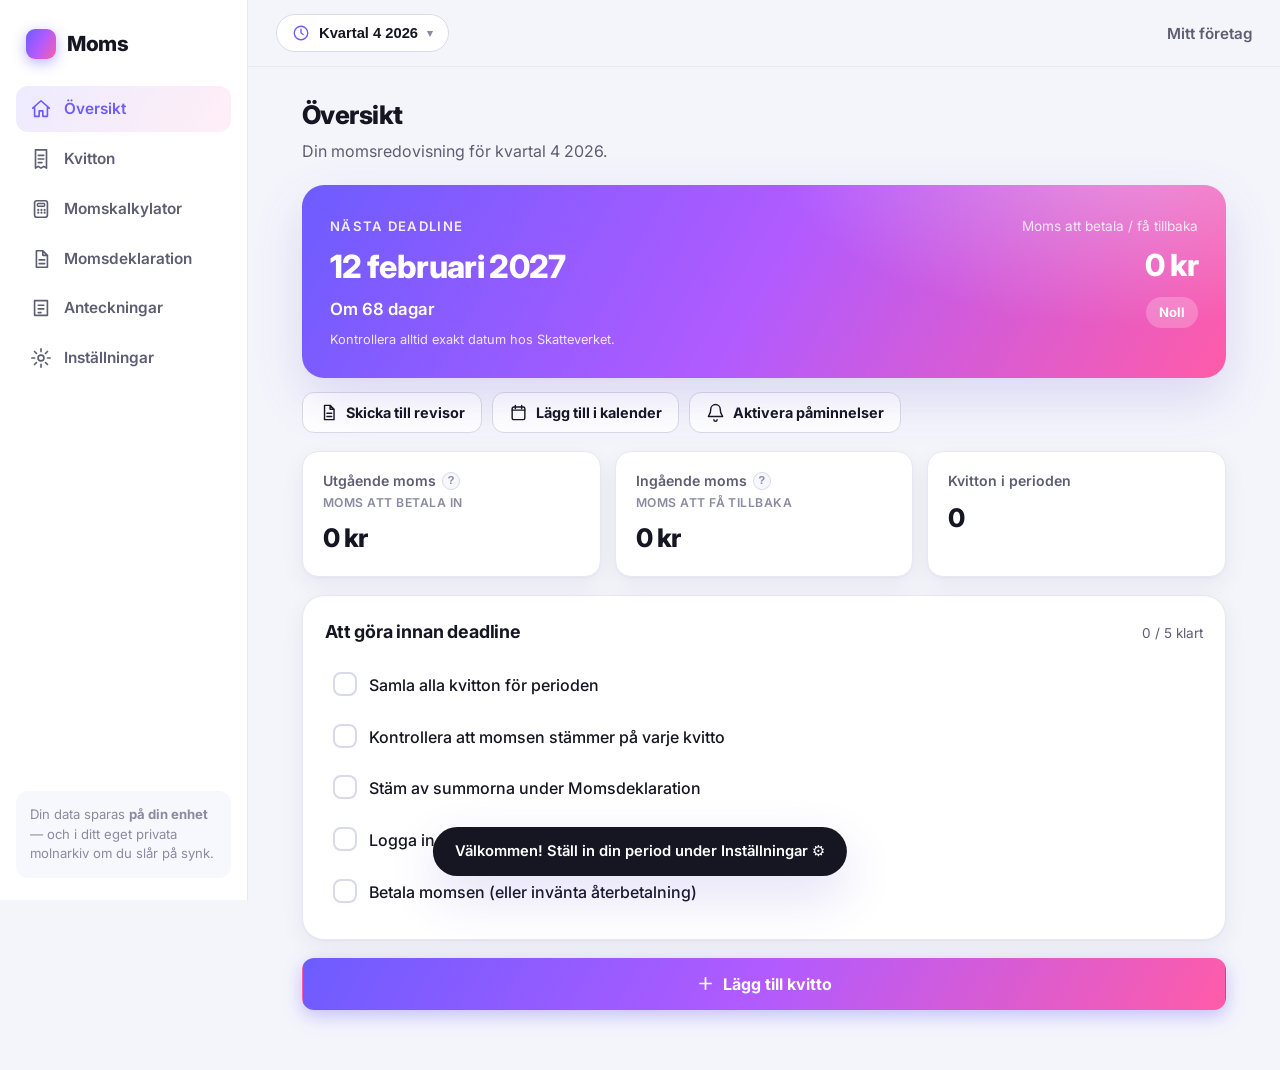
==== commit a07513ef: "Add cloud sync login and auto-deploy to Hugging Face Cloud sync: a personal HF token (pasted once pe" ====
--- a/huggingface/index.html
+++ b/huggingface/index.html
@@ -239,7 +239,7 @@
 .field { display: flex; flex-direction: column; gap: 6px; margin-bottom: 14px; }
 .field label { font-weight: 600; font-size: 0.9rem; color: var(--text); }
 .field-help { font-size: 0.82rem; color: var(--text-faint); }
-input[type="text"], input[type="number"], input[type="date"], select, textarea {
+input[type="text"], input[type="number"], input[type="date"], input[type="password"], select, textarea {
   font-family: inherit; font-size: 1rem; color: var(--text);
   background: var(--surface); border: 1px solid var(--line-strong); border-radius: 11px;
   padding: 12px 14px; width: 100%; transition: border-color 0.18s var(--ease), box-shadow 0.18s var(--ease);
@@ -388,7 +388,13 @@
 #notesSaved { margin-top: 8px; opacity: 0; transition: opacity 0.3s; }
 #notesSaved.show { opacity: 1; }
 
-/* ===================== Settings danger zone ===================== */
+/* ===================== Settings: sync & danger zone ===================== */
+.sync-panel h2 { margin-bottom: 4px; }
+.sync-ok { color: var(--green); font-weight: 700; margin-bottom: 6px; }
+#syncInfo { margin-bottom: 12px; }
+.sync-steps { margin: 10px 0 16px 20px; color: var(--text-dim); font-size: 0.93rem; display: flex; flex-direction: column; gap: 6px; }
+.sync-steps strong { color: var(--text); }
+
 .danger-zone h2 { margin-bottom: 4px; }
 .file-btn { cursor: pointer; }
 .disclaimer {
@@ -508,7 +514,7 @@
         <a href="#installningar" class="nav-item" data-view="installningar"><svg class="ic"><use href="#i-gear"/></svg><span>Inställningar</span></a>
       </nav>
       <div class="side-foot">
-        <p>Allt sparas <strong>lokalt på din enhet</strong>. Inget skickas någonstans.</p>
+        <p>Din data sparas <strong>på din enhet</strong> — och i ditt eget privata molnarkiv om du slår på synk.</p>
       </div>
     </aside>
 
@@ -895,12 +901,54 @@
             </div>
           </form>
 
+          <div class="panel sync-panel" id="cloudPanel">
+            <h2>Moln-synk — din inloggning</h2>
+            <div id="cloudOff">
+              <p class="muted small">
+                Koppla en personlig nyckel så sparas allt du gör <strong>automatiskt i ett privat molnarkiv</strong>
+                på ditt Hugging Face-konto — och dyker upp på både mobilen och datorn.
+                Nyckeln är din inloggning: klistra in <strong>samma nyckel</strong> på varje enhet.
+              </p>
+              <ol class="sync-steps">
+                <li>Gå till <strong class="nowrap">huggingface.co/settings/tokens</strong> → Create new token → välj typ <strong>Write</strong>.</li>
+                <li>Kopiera nyckeln (börjar med <strong>hf_</strong>) och klistra in här. Spara den även någonstans säkert.</li>
+              </ol>
+              <div class="field">
+                <label for="hfToken">Din nyckel</label>
+                <input type="password" id="hfToken" placeholder="hf_…" autocomplete="off" />
+              </div>
+              <button class="btn-primary" id="syncEnableBtn">Aktivera moln-synk</button>
+            </div>
+            <div id="cloudOn" hidden>
+              <p class="sync-ok" id="syncStatus">Moln-synk är på ✓</p>
+              <p class="muted small" id="syncInfo"></p>
+              <div class="form-actions">
+                <button class="btn-ghost" id="syncNowBtn">Synka nu</button>
+                <button class="btn-danger" id="syncOffBtn">Koppla från den här enheten</button>
+              </div>
+            </div>
+          </div>
+
+          <div class="panel sync-panel">
+            <h2>Flytta till annan enhet</h2>
+            <p class="muted small">
+              Utan moln-synk sparas datan bara lokalt på varje enhet. Så här flyttar du allt manuellt:
+            </p>
+            <ol class="sync-steps">
+              <li>Tryck <strong>Skicka min data</strong> här och skicka filen till dig själv (sms, mejl eller AirDrop).</li>
+              <li>Öppna appen på den andra enheten → Inställningar → <strong>Läs in data från fil</strong> och välj filen.</li>
+            </ol>
+            <div class="form-actions">
+              <button class="btn-primary" id="shareDataBtn"><svg class="ic"><use href="#i-doc"/></svg> Skicka min data</button>
+              <label class="btn-ghost file-btn">Läs in data från fil<input type="file" id="restoreInput" accept="application/json,.json" hidden /></label>
+            </div>
+          </div>
+
           <div class="panel danger-zone">
-            <h2>Hantera data</h2>
-            <p class="muted small">All din data ligger lokalt i den här webbläsaren. Ta en säkerhetskopia ibland.</p>
+            <h2>Säkerhetskopia</h2>
+            <p class="muted small">Ladda ner en kopia av allt ibland — bra om enheten tappas bort.</p>
             <div class="form-actions">
               <button class="btn-ghost" id="backupBtn">Ladda ner säkerhetskopia</button>
-              <label class="btn-ghost file-btn">Återställ från fil<input type="file" id="restoreInput" accept="application/json" hidden /></label>
               <button class="btn-danger" id="wipeBtn"><svg class="ic"><use href="#i-trash"/></svg> Radera allt</button>
             </div>
           </div>
@@ -977,9 +1025,11 @@
     return s;
   } catch { return defaultState(); }
 }
-function save() {
+function save(opts) {
+  state.updatedAt = Date.now();
   try { localStorage.setItem(STORE_KEY, JSON.stringify(state)); }
   catch (e) { toast('Kunde inte spara — lagringen kan vara full.'); }
+  if (!(opts && opts.skipSync)) scheduleSyncPush();
 }
 
 /* ---------- Money & VAT helpers ---------- */
@@ -1517,14 +1567,46 @@
     a.download = `moms-backup-${new Date().toISOString().slice(0,10)}.json`;
     a.click();
   });
+  // Share the full data file to another device (sms/mejl/AirDrop), with
+  // download as fallback where Web Share isn't available (e.g. desktop).
+  document.getElementById('shareDataBtn').addEventListener('click', async () => {
+    const json = JSON.stringify(state, null, 2);
+    const fname = `moms-data-${new Date().toISOString().slice(0, 10)}.json`;
+    try {
+      const file = new File([json], fname, { type: 'application/json' });
+      if (navigator.canShare && navigator.canShare({ files: [file] })) {
+        await navigator.share({ files: [file], title: 'Moms — min data', text: 'Öppna Moms-appen på den andra enheten → Inställningar → Läs in data från fil.' });
+        return;
+      }
+    } catch (e) {
+      if (e && e.name === 'AbortError') return;
+    }
+    const a = document.createElement('a');
+    a.href = URL.createObjectURL(new Blob([json], { type: 'application/json' }));
+    a.download = fname;
+    a.click();
+    toast('Filen laddades ner — skicka den till dig själv (sms/mejl) och läs in den på andra enheten.', 4500);
+  });
+
   document.getElementById('restoreInput').addEventListener('change', (e) => {
     const file = e.target.files[0]; if (!file) return;
     const reader = new FileReader();
     reader.onload = () => {
       try {
-        state = Object.assign(defaultState(), JSON.parse(reader.result));
-        save(); renderAll(); toast('Återställt ✓'); navTo('oversikt');
+        const incoming = JSON.parse(reader.result);
+        if (!incoming || typeof incoming !== 'object' || !Array.isArray(incoming.receipts)) {
+          toast('Det där ser inte ut som en Moms-datafil.'); return;
+        }
+        const hasData = state.receipts.length || state.calculations.length || state.notes;
+        if (hasData && !confirm('Den här enheten har redan data. Ersätta den med filens innehåll?')) return;
+        state = Object.assign(defaultState(), incoming);
+        // Same migration as load(): flag old Stripe fees as reverse charge.
+        state.receipts.forEach(r => {
+          if (r.desc === 'Stripe-avgift' && r.type === 'inkop' && !r.reverse) r.reverse = true;
+        });
+        save(); renderAll(); toast('Data inläst ✓'); navTo('oversikt');
       } catch { toast('Kunde inte läsa filen'); }
+      e.target.value = '';
     };
     reader.readAsText(file);
   });
@@ -1568,6 +1650,180 @@
   document.getElementById('periodPill').addEventListener('click', open);
   sheet.querySelectorAll('[data-close-sheet]').forEach(el => el.addEventListener('click', closeSheet));
   document.addEventListener('keydown', (e) => { if (e.key === 'Escape') closeSheet(); });
+}
+
+/* ---------- Cloud sync via a private Hugging Face dataset ----------
+   The user's HF token acts as the "login". It is stored separately from
+   the app data so backups and transfer files never contain it. */
+const SYNC_KEY = 'moms.sync.v1';
+let syncCfg = (() => { try { return JSON.parse(localStorage.getItem(SYNC_KEY)); } catch { return null; } })();
+let syncPushTimer = null;
+let syncBusy = false;
+
+const hfBase = () => (syncCfg && syncCfg.base) || 'https://huggingface.co';
+
+function saveSyncCfg() {
+  if (syncCfg) localStorage.setItem(SYNC_KEY, JSON.stringify(syncCfg));
+  else localStorage.removeItem(SYNC_KEY);
+}
+
+function b64encodeUtf8(str) {
+  const bytes = new TextEncoder().encode(str);
+  let bin = '';
+  for (let i = 0; i < bytes.length; i += 0x8000) {
+    bin += String.fromCharCode.apply(null, bytes.subarray(i, i + 0x8000));
+  }
+  return btoa(bin);
+}
+
+async function syncPush() {
+  if (!syncCfg || syncBusy) return;
+  syncBusy = true;
+  try {
+    const json = JSON.stringify(state);
+    const nd = JSON.stringify({ key: 'header', value: { summary: 'moms sync' } }) + '\n' +
+      JSON.stringify({ key: 'file', value: { path: 'data.json', content: b64encodeUtf8(json), encoding: 'base64' } });
+    const r = await fetch(`${hfBase()}/api/datasets/${syncCfg.repo}/commit/main`, {
+      method: 'POST',
+      headers: { Authorization: 'Bearer ' + syncCfg.token, 'Content-Type': 'application/x-ndjson' },
+      body: nd,
+    });
+    if (!r.ok) throw new Error('HTTP ' + r.status);
+    syncCfg.lastSync = Date.now(); saveSyncCfg();
+    renderSyncPanel();
+  } catch (e) {
+    renderSyncPanel('Kunde inte synka just nu — försöker igen vid nästa ändring.');
+  } finally { syncBusy = false; }
+}
+
+function scheduleSyncPush() {
+  if (!syncCfg) return;
+  clearTimeout(syncPushTimer);
+  syncPushTimer = setTimeout(syncPush, 2500);
+}
+
+async function syncPull() {
+  if (!syncCfg) return null;
+  const r = await fetch(`${hfBase()}/datasets/${syncCfg.repo}/resolve/main/data.json?ts=` + Date.now(), {
+    headers: { Authorization: 'Bearer ' + syncCfg.token },
+  });
+  if (r.status === 404) return null;
+  if (!r.ok) throw new Error('HTTP ' + r.status);
+  return r.json();
+}
+
+// Pull from the cloud and apply if the cloud copy is newer than ours.
+async function syncPullApply() {
+  if (!syncCfg || syncBusy) return;
+  try {
+    const remote = await syncPull();
+    if (remote && (remote.updatedAt || 0) > (state.updatedAt || 0)) {
+      state = Object.assign(defaultState(), remote);
+      state.receipts.forEach(r => {
+        if (r.desc === 'Stripe-avgift' && r.type === 'inkop' && !r.reverse) r.reverse = true;
+      });
+      save({ skipSync: true });
+      renderAll();
+      toast('Hämtade senaste datan från molnet ✓');
+    }
+    syncCfg.lastSync = Date.now(); saveSyncCfg();
+    renderSyncPanel();
+  } catch (e) {
+    renderSyncPanel('Kunde inte nå molnet — visar det som finns på enheten.');
+  }
+}
+
+async function enableSync(token) {
+  const who = await fetch(hfBase() + '/api/whoami-v2', { headers: { Authorization: 'Bearer ' + token } });
+  if (!who.ok) throw new Error('Nyckeln verkar ogiltig — kontrollera att du kopierade hela (hf_…).');
+  const user = (await who.json()).name;
+  const repo = `${user}/moms-data`;
+  const cr = await fetch(hfBase() + '/api/repos/create', {
+    method: 'POST',
+    headers: { Authorization: 'Bearer ' + token, 'Content-Type': 'application/json' },
+    body: JSON.stringify({ name: 'moms-data', type: 'dataset', private: true }),
+  });
+  if (!cr.ok && cr.status !== 409) {
+    const t = await cr.text().catch(() => '');
+    if (!/exist/i.test(t)) throw new Error('Kunde inte skapa molnarkivet. Har nyckeln Write-behörighet?');
+  }
+  syncCfg = Object.assign({}, syncCfg, { token, repo });
+  delete syncCfg.lastSync;
+  saveSyncCfg();
+
+  // First connect: decide direction.
+  const remote = await syncPull().catch(() => null);
+  const localHasData = state.receipts.length || state.calculations.length || state.notes;
+  if (remote && (remote.receipts || []).length && !localHasData) {
+    state = Object.assign(defaultState(), remote);
+    save({ skipSync: true }); renderAll();
+    toast('Hämtade din data från molnet ✓');
+  } else if (remote && (remote.receipts || []).length && localHasData) {
+    const useCloud = confirm('Det finns redan data i molnet OCH på den här enheten.\n\nOK = använd molnets data (ersätter enhetens)\nAvbryt = skriv över molnet med den här enhetens data');
+    if (useCloud) {
+      state = Object.assign(defaultState(), remote);
+      save({ skipSync: true }); renderAll();
+    } else {
+      await syncPush();
+    }
+  } else {
+    await syncPush();
+  }
+  syncCfg.lastSync = Date.now(); saveSyncCfg();
+}
+
+function renderSyncPanel(errMsg) {
+  const off = document.getElementById('cloudOff');
+  const on = document.getElementById('cloudOn');
+  if (!off || !on) return;
+  const active = !!syncCfg && !!syncCfg.token;
+  off.hidden = active;
+  on.hidden = !active;
+  if (active) {
+    const st = document.getElementById('syncStatus');
+    const info = document.getElementById('syncInfo');
+    if (errMsg) {
+      st.textContent = 'Moln-synk är på — men senaste försöket misslyckades';
+      info.textContent = errMsg;
+    } else {
+      st.textContent = 'Moln-synk är på ✓';
+      const when = syncCfg.lastSync ? new Date(syncCfg.lastSync) : null;
+      info.textContent = `Sparas automatiskt till ett privat arkiv (${syncCfg.repo})` +
+        (when ? ` · senast synkad ${String(when.getHours()).padStart(2,'0')}:${String(when.getMinutes()).padStart(2,'0')}` : '');
+    }
+  }
+}
+
+function setupCloudSync() {
+  renderSyncPanel();
+  document.getElementById('syncEnableBtn').addEventListener('click', async (e) => {
+    const btn = e.currentTarget;
+    const token = document.getElementById('hfToken').value.trim();
+    if (!token) { toast('Klistra in din nyckel först'); return; }
+    btn.disabled = true; btn.textContent = 'Kopplar…';
+    try {
+      await enableSync(token);
+      document.getElementById('hfToken').value = '';
+      renderSyncPanel();
+      toast('Moln-synk är på — allt sparas nu automatiskt 🎉', 4000);
+    } catch (err) {
+      toast(err.message || 'Något gick fel. Försök igen.', 4500);
+    } finally { btn.disabled = false; btn.textContent = 'Aktivera moln-synk'; }
+  });
+  document.getElementById('syncNowBtn').addEventListener('click', async () => {
+    toast('Synkar…');
+    await syncPush();
+    await syncPullApply();
+    toast('Synkat ✓');
+  });
+  document.getElementById('syncOffBtn').addEventListener('click', () => {
+    if (!confirm('Koppla från moln-synk på den här enheten? Datan i molnet och på enheten finns kvar.')) return;
+    syncCfg = null; saveSyncCfg(); renderSyncPanel(); toast('Moln-synk frånkopplad');
+  });
+  // Catch changes made on the other device when returning to the app.
+  document.addEventListener('visibilitychange', () => {
+    if (document.visibilityState === 'visible') syncPullApply();
+  });
 }
 
 /* ---------- Reminders: calendar (.ics) + notifications ---------- */
@@ -1988,9 +2244,11 @@
   setupExport();
   setupReminders();
   setupStripeImport();
+  setupCloudSync();
   registerServiceWorker();
   renderAll();
   maybeNotify(false);
+  syncPullApply();
   // First run: nudge to settings if nothing configured.
   if (!state.settings.name && !state.receipts.length) {
     toast('Välkommen! Ställ in din period under Inställningar ⚙', 3500);
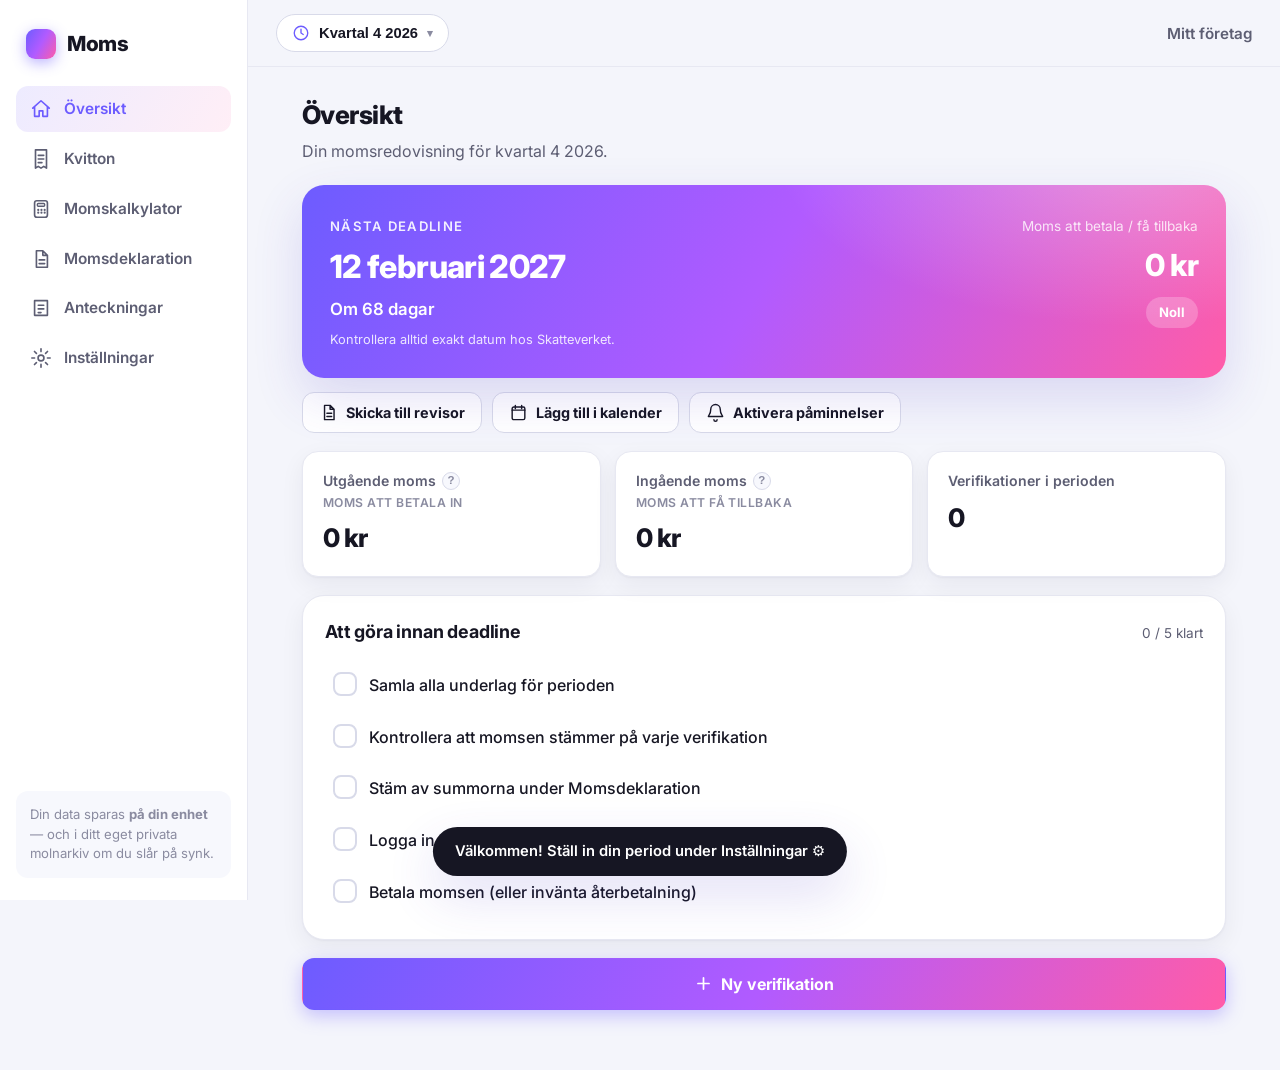
==== commit e4108b45: "Rebuild as proper bookkeeping ledger for enskild firma Replace the mutable receipts model with an im" ====
--- a/huggingface/index.html
+++ b/huggingface/index.html
@@ -277,6 +277,32 @@
 .import-help { margin: 12px 0 16px; line-height: 1.6; }
 .check-inline { display: flex; align-items: center; gap: 9px; font-size: 0.92rem; font-weight: 500; color: var(--text); margin-bottom: 16px; cursor: pointer; }
 .check-inline input { width: 18px; height: 18px; accent-color: var(--brand); }
+.check-inline[hidden] { display: none; }
+
+.correction-banner {
+  background: linear-gradient(120deg, rgba(109,92,255,0.1), rgba(255,92,168,0.08));
+  border: 1px solid var(--line-strong); border-radius: 12px;
+  padding: 14px 16px; margin-bottom: 16px; font-size: 0.92rem; color: var(--text); line-height: 1.5;
+}
+.corr-cancel {
+  margin-top: 8px; background: none; border: 1px solid var(--line-strong); color: var(--text-dim);
+  font-family: inherit; font-weight: 600; font-size: 0.85rem; padding: 6px 14px; border-radius: 8px; cursor: pointer;
+}
+.corr-cancel:hover { border-color: var(--red); color: var(--red); }
+
+.field.is-optional label { color: var(--text-dim); }
+
+.report-toggle { display: flex; gap: 8px; margin-bottom: 16px; }
+.report-toggle button {
+  flex: 1; padding: 9px 12px; border-radius: 10px; border: 1px solid var(--line-strong);
+  background: var(--surface); font-family: inherit; font-weight: 600; font-size: 0.88rem; color: var(--text-dim); cursor: pointer;
+  transition: all 0.18s var(--ease);
+}
+.report-toggle button.active { background: linear-gradient(120deg, rgba(109,92,255,0.14), rgba(255,92,168,0.10)); border-color: var(--brand); color: var(--brand); }
+.tile-val.small-val { font-size: 1.15rem; }
+
+.export-panel h2 { margin-bottom: 4px; }
+.export-panel p { margin-bottom: 14px; }
 .import-preview {
   background: var(--surface-2); border: 1px solid var(--line); border-radius: 12px;
   padding: 16px 18px; margin-bottom: 16px; font-size: 0.92rem;
@@ -307,12 +333,18 @@
 .receipt-tag { font-size: 0.72rem; font-weight: 700; padding: 2px 8px; border-radius: 6px; }
 .tag-in { background: var(--green-bg); color: var(--green); }
 .tag-out { background: var(--blue-bg); color: var(--blue); }
+.tag-capital { background: var(--surface-2); color: var(--text-dim); border: 1px solid var(--line-strong); }
+.receipt-ref { font-size: 0.78rem; color: var(--text-faint); margin-top: 2px; }
+.corr-tag { font-size: 0.7rem; font-weight: 700; padding: 2px 7px; border-radius: 6px; white-space: nowrap; }
+.corr-of { background: var(--amber-bg); color: var(--amber); }
+.corr-by { background: var(--surface-2); color: var(--text-faint); border: 1px solid var(--line-strong); }
 .receipt-amt { text-align: right; flex: none; }
 .receipt-amt .a { font-weight: 800; font-variant-numeric: tabular-nums; }
 .receipt-amt .v { font-size: 0.78rem; color: var(--text-faint); }
-.receipt-del { background: none; border: 0; color: var(--text-faint); cursor: pointer; padding: 6px; border-radius: 8px; }
+.receipt-del, .receipt-correct { background: none; border: 0; color: var(--text-faint); cursor: pointer; padding: 6px; border-radius: 8px; }
 .receipt-del:hover { color: var(--red); background: var(--red-bg); }
-.receipt-del .ic { width: 18px; height: 18px; }
+.receipt-correct:hover { color: var(--brand); background: rgba(109,92,255,0.1); }
+.receipt-del .ic, .receipt-correct .ic { width: 18px; height: 18px; }
 
 .empty { text-align: center; padding: 36px 20px; color: var(--text-faint); }
 
@@ -496,6 +528,7 @@
     <symbol id="i-calc" viewBox="0 0 24 24"><rect x="5" y="3" width="14" height="18" rx="2.5" fill="none" stroke="currentColor" stroke-width="1.8"/><rect x="8" y="6" width="8" height="3" rx="1" fill="none" stroke="currentColor" stroke-width="1.5"/><path d="M9 13h0M12.5 13h0M16 13h0M9 16h0M12.5 16h0M16 16h0" stroke="currentColor" stroke-width="2.4" stroke-linecap="round"/></symbol>
     <symbol id="i-bell" viewBox="0 0 24 24"><path d="M18 8a6 6 0 10-12 0c0 7-3 7-3 9h18c0-2-3-2-3-9" fill="none" stroke="currentColor" stroke-width="1.8" stroke-linecap="round" stroke-linejoin="round"/><path d="M10 21a2 2 0 004 0" fill="none" stroke="currentColor" stroke-width="1.8" stroke-linecap="round"/></symbol>
     <symbol id="i-cal" viewBox="0 0 24 24"><rect x="4" y="5" width="16" height="16" rx="2" fill="none" stroke="currentColor" stroke-width="1.8"/><path d="M4 9h16M8 3v4M16 3v4" stroke="currentColor" stroke-width="1.8" stroke-linecap="round"/></symbol>
+    <symbol id="i-correct" viewBox="0 0 24 24"><path d="M3 12a9 9 0 1 1 3 6.7" fill="none" stroke="currentColor" stroke-width="1.8" stroke-linecap="round"/><path d="M3 21v-5h5" fill="none" stroke="currentColor" stroke-width="1.8" stroke-linecap="round" stroke-linejoin="round"/></symbol>
   </svg>
 
   <div class="app">
@@ -579,7 +612,7 @@
               <div class="tile-val" id="sumIng">0 kr</div>
             </div>
             <div class="tile">
-              <span class="tile-label">Kvitton i perioden</span>
+              <span class="tile-label">Verifikationer i perioden</span>
               <div class="tile-val" id="sumCount">0</div>
             </div>
           </div>
@@ -594,15 +627,15 @@
           </div>
 
           <button class="fab-inline btn-primary" data-goto="kvitton">
-            <svg class="ic"><use href="#i-plus"/></svg> Lägg till kvitto
+            <svg class="ic"><use href="#i-plus"/></svg> Ny verifikation
           </button>
         </section>
 
         <!-- ===================== KVITTON ===================== -->
         <section class="view" id="view-kvitton" hidden>
           <div class="view-head">
-            <h1>Kvitton</h1>
-            <p class="muted">Lägg in allt du köpt och sålt. Momsen räknas ut åt dig.</p>
+            <h1>Verifikationer</h1>
+            <p class="muted">Kvitton, fakturor och andra affärshändelser. Varje sparad post är slutgiltig — fel rättas med en ny post.</p>
           </div>
 
           <details class="panel import-panel" id="stripeImport">
@@ -638,27 +671,31 @@
           </details>
 
           <form class="panel form-card" id="receiptForm">
-            <h2 class="form-title">Nytt kvitto</h2>
-
-            <div class="seg" role="radiogroup" aria-label="Typ av händelse">
-              <label class="seg-opt">
-                <input type="radio" name="type" value="inkop" checked />
-                <span>Utgift / Inköp</span>
-              </label>
-              <label class="seg-opt">
-                <input type="radio" name="type" value="forsaljning" />
-                <span>Inkomst / Försäljning</span>
-              </label>
+            <h2 class="form-title">Ny verifikation</h2>
+            <div class="correction-banner" id="correctionBanner" hidden></div>
+
+            <div class="field">
+              <label for="rfType">Typ av post</label>
+              <select id="rfType" name="type">
+                <optgroup label="Affärshändelse">
+                  <option value="inkop" selected>Inköp / Utgift (ingående moms)</option>
+                  <option value="forsaljning">Försäljning / Inkomst (utgående moms)</option>
+                </optgroup>
+                <optgroup label="Eget kapital (påverkar inte moms eller resultat)">
+                  <option value="insattning">Egen insättning</option>
+                  <option value="uttag">Eget uttag</option>
+                </optgroup>
+              </select>
             </div>
 
             <div class="grid-2">
               <div class="field">
-                <label for="rfDate">Datum</label>
+                <label for="rfDate">Transaktionsdatum</label>
                 <input type="date" id="rfDate" name="date" required />
-                <p class="field-help">Datumet du betalade eller fick betalt.</p>
+                <p class="field-help">Datumet affärshändelsen skedde (t.ex. betaldatum).</p>
               </div>
-              <div class="field">
-                <label for="rfParty">Motpart <span class="muted small">(vem)</span></label>
+              <div class="field" id="rfPartyField">
+                <label for="rfParty">Motpart <span class="muted small">(kund/leverantör)</span></label>
                 <input type="text" id="rfParty" name="party" placeholder="t.ex. Bauhaus" required autocomplete="off" />
               </div>
             </div>
@@ -668,22 +705,15 @@
               <input type="text" id="rfDesc" name="desc" placeholder="t.ex. Material till jobb" required autocomplete="off" />
             </div>
 
-            <div class="grid-3">
+            <div class="grid-3" id="rfAmountRow">
               <div class="field">
-                <label for="rfAmount">Belopp</label>
+                <label for="rfAmount" id="rfAmountLabel">Bruttobelopp (inkl. moms)</label>
                 <div class="input-money">
-                  <input type="number" id="rfAmount" name="amount" inputmode="decimal" step="0.01" min="0" placeholder="0,00" required />
+                  <input type="number" id="rfAmount" name="amount" inputmode="decimal" step="0.01" placeholder="0,00" required />
                   <span>kr</span>
                 </div>
               </div>
-              <div class="field">
-                <label for="rfInclusive">Beloppet är</label>
-                <select id="rfInclusive" name="inclusive">
-                  <option value="inkl" selected>Inkl. moms</option>
-                  <option value="exkl">Exkl. moms</option>
-                </select>
-              </div>
-              <div class="field">
+              <div class="field" id="rfRateField">
                 <label for="rfRate">Momssats</label>
                 <select id="rfRate" name="rate">
                   <option value="25" selected>25 %</option>
@@ -692,34 +722,49 @@
                   <option value="0">0 % / momsfritt</option>
                 </select>
               </div>
-            </div>
-
-            <div class="calc-preview" id="calcPreview" aria-live="polite">
-              <span>Moms: <strong id="calcVat">0 kr</strong></span>
-              <span>Exkl. moms: <strong id="calcExcl">0 kr</strong></span>
-              <span>Totalt: <strong id="calcTotal">0 kr</strong></span>
-            </div>
+              <div class="field" id="rfAccountField">
+                <label for="rfAccount">Betalsätt / konto</label>
+                <select id="rfAccount" name="account">
+                  <option value="firmakonto" selected>Firmakonto</option>
+                  <option value="kontant">Kontant</option>
+                  <option value="privat">Egen insättning (jag betalade privat)</option>
+                  <option value="annat">Annat</option>
+                </select>
+              </div>
+            </div>
+
+            <label class="check-inline" id="rfReverseField">
+              <input type="checkbox" id="rfReverse" />
+              Inköp av tjänst från annat EU-land (t.ex. Stripe, Google Ads) — omvänd skattskyldighet
+            </label>
+
+            <div class="calc-preview" id="calcPreview" aria-live="polite"></div>
 
             <div class="grid-2">
+              <div class="field">
+                <label for="rfRef">Referens till underlag <span class="muted small">(valfritt)</span></label>
+                <input type="text" id="rfRef" name="ref" placeholder="t.ex. kvitto_2026-07-01.pdf eller länk" autocomplete="off" />
+              </div>
               <div class="field">
                 <label for="rfFile">Bild på kvitto <span class="muted small">(valfritt)</span></label>
                 <input type="file" id="rfFile" name="file" accept="image/*" capture="environment" />
               </div>
-              <div class="field">
-                <label for="rfNote">Fri text <span class="muted small">(valfritt)</span></label>
-                <input type="text" id="rfNote" name="note" placeholder="Egen anteckning" autocomplete="off" />
-              </div>
+            </div>
+
+            <div class="field">
+              <label for="rfNote">Fri text / anteckning <span class="muted small">(valfritt)</span></label>
+              <input type="text" id="rfNote" name="note" placeholder="Egen anteckning" autocomplete="off" />
             </div>
 
             <div class="form-actions">
-              <button type="submit" class="btn-primary"><svg class="ic"><use href="#i-check"/></svg> Spara kvitto</button>
+              <button type="submit" class="btn-primary"><svg class="ic"><use href="#i-check"/></svg> Bokför verifikation</button>
               <button type="reset" class="btn-ghost">Rensa</button>
             </div>
           </form>
 
           <div class="panel">
             <div class="panel-head">
-              <h2>Sparade kvitton</h2>
+              <h2>Sparade verifikationer</h2>
               <span class="muted small" id="receiptCount">0 st</span>
             </div>
             <div id="receiptList" class="receipt-list"></div>
@@ -730,7 +775,7 @@
         <section class="view" id="view-kalkylator" hidden>
           <div class="view-head">
             <h1>Momskalkylator</h1>
-            <p class="muted">Skriv ett belopp så räknar jag ut momsen direkt. Spara det du vill minnas.</p>
+            <p class="muted">Baklängesmoms: skriv bruttobeloppet (det totala priset) så räknar jag ut netto och moms.</p>
           </div>
 
           <div class="panel form-card">
@@ -757,20 +802,13 @@
               </label>
             </div>
 
-            <div class="grid-3">
+            <div class="grid-2">
               <div class="field">
-                <label for="cAmount">Belopp</label>
+                <label for="cAmount">Bruttobelopp (inkl. moms)</label>
                 <div class="input-money">
                   <input type="number" id="cAmount" inputmode="decimal" step="0.01" min="0" placeholder="0,00" />
                   <span>kr</span>
                 </div>
-              </div>
-              <div class="field">
-                <label for="cIncl">Beloppet är</label>
-                <select id="cIncl">
-                  <option value="exkl" selected>Exkl. moms</option>
-                  <option value="inkl">Inkl. moms</option>
-                </select>
               </div>
               <div class="field">
                 <label for="cRate">Momssats</label>
@@ -784,9 +822,9 @@
           </div>
 
           <div class="result-card" id="calcResult" aria-live="polite">
-            <div class="result-row"><span>Exkl. moms</span><strong id="cExcl">0 kr</strong></div>
+            <div class="result-row"><span>Bruttobelopp</span><strong id="cTotal">0 kr</strong></div>
             <div class="result-row"><span>Moms <em id="cRateLbl">(25 %)</em></span><strong id="cVat">0 kr</strong></div>
-            <div class="result-row total"><span>Totalt inkl. moms</span><strong id="cTotal">0 kr</strong></div>
+            <div class="result-row total"><span>Nettobelopp</span><strong id="cExcl">0 kr</strong></div>
           </div>
 
           <div class="result-context is-pay" id="cContext">
@@ -812,7 +850,32 @@
             <p class="muted">Summorna att föra in i Skatteverkets momsdeklaration för perioden.</p>
           </div>
 
+          <div class="panel" id="summaryPanel">
+            <div class="panel-head">
+              <h2 id="sumRangeLabel">Sammanställning</h2>
+            </div>
+            <div class="report-toggle" role="tablist" aria-label="Välj period för sammanställning">
+              <button type="button" data-range="period" class="active">Aktuell period</button>
+              <button type="button" data-range="year">Helår</button>
+              <button type="button" data-range="all">Allt</button>
+            </div>
+            <div class="tiles">
+              <div class="tile"><span class="tile-label">Intäkter, netto</span><div class="tile-val" id="sRevenue">0 kr</div></div>
+              <div class="tile"><span class="tile-label">Kostnader, netto</span><div class="tile-val" id="sCost">0 kr</div></div>
+              <div class="tile"><span class="tile-label">Resultat</span><div class="tile-val" id="sResult">0 kr</div></div>
+              <div class="tile"><span class="tile-label">Utgående moms</span><div class="tile-val" id="sUtg">0 kr</div></div>
+              <div class="tile"><span class="tile-label">Ingående moms</span><div class="tile-val" id="sIng">0 kr</div></div>
+              <div class="tile"><span class="tile-label">Moms, netto</span><div class="tile-val small-val" id="sToPay">0 kr</div></div>
+              <div class="tile"><span class="tile-label">Egna insättningar</span><div class="tile-val" id="sInsattning">0 kr</div></div>
+              <div class="tile"><span class="tile-label">Egna uttag</span><div class="tile-val" id="sUttag">0 kr</div></div>
+            </div>
+            <p class="muted small">Resultatet är informativt (intäkter minus kostnader) — inte en skatteberäkning. Egna insättningar/uttag påverkar varken moms eller resultat.</p>
+          </div>
+
           <div class="panel">
+            <div class="panel-head">
+              <h2>Momsrutor för aktuell period</h2>
+            </div>
             <table class="decl-table">
               <thead><tr><th>Ruta</th><th>Avser</th><th class="num">Belopp</th></tr></thead>
               <tbody id="declRows"></tbody>
@@ -834,11 +897,21 @@
 
           <div class="panel share-panel">
             <h2>Skicka till din revisor</h2>
-            <p class="muted small">Hela kvartalet samlas i <strong>en fil</strong> — alla kvitton plus momssummorna ovan. Du kan sms:a eller mejla den direkt.</p>
+            <p class="muted small">Hela perioden samlas i <strong>en fil</strong> — alla verifikationer plus momssummorna ovan. Du kan sms:a eller mejla den direkt.</p>
             <div class="form-actions">
-              <button class="btn-primary js-share"><svg class="ic"><use href="#i-doc"/></svg> Skicka hela kvartalet</button>
+              <button class="btn-primary js-share"><svg class="ic"><use href="#i-doc"/></svg> Skicka denna period</button>
               <button class="btn-ghost" id="downloadBtn">Ladda ner som fil</button>
             </div>
+          </div>
+
+          <div class="panel export-panel">
+            <h2>Exportera</h2>
+            <p class="muted small">Exportera allt du bokfört, för eget bruk eller för att importera i annat program.</p>
+            <div class="form-actions">
+              <button class="btn-ghost" id="exportAllCsvBtn"><svg class="ic"><use href="#i-doc"/></svg> Exportera ALLA poster (CSV)</button>
+              <button class="btn-ghost" id="exportSieBtn"><svg class="ic"><use href="#i-doc"/></svg> Exportera SIE-fil</button>
+            </div>
+            <p class="muted small">SIE-filen speglar valt intervall ovan (Aktuell period/Helår/Allt) enligt en förenklad kontoplan — kontrollera kontona innan du importerar i Bokio eller liknande.</p>
           </div>
         </section>
 
@@ -988,43 +1061,125 @@
 
   <script>
 /* =========================================================
-   Moms — enkel momskoll. All data lokalt i webbläsaren.
+   Moms — bokföringsunderlag för enskild firma.
+   All data lokalt i webbläsaren (+ valfri molnsynk). Sparade
+   verifikationer är ORÖRLIGA: fel rättas med en ny post som
+   hänvisar till den felaktiga (stornering), aldrig genom att
+   ändra eller radera en tidigare post.
    ========================================================= */
 'use strict';
 
 const STORE_KEY = 'moms.data.v1';
 const MONTHS = ['januari','februari','mars','april','maj','juni','juli','augusti','september','oktober','november','december'];
-const VAT_RATES = [25, 12, 6, 0];
+
+const ACCOUNTS = {
+  firmakonto: 'Firmakonto',
+  kontant: 'Kontant',
+  privat: 'Egen insättning (jag betalade privat)',
+  annat: 'Annat',
+};
+const TYPE_LABEL = {
+  forsaljning: 'Försäljning',
+  inkop: 'Inköp',
+  insattning: 'Egen insättning',
+  uttag: 'Eget uttag',
+};
 
 /* ---------- State ---------- */
-let state = load();
+let state; // set by load() below
 let currentDeadline = null;     // Date of the active period's deadline
 let currentDeadlineDays = null; // days left until it
+let formDraft = null;           // pending correction/booking prefill for the ledger form
+let reportRangeMode = 'period'; // 'period' | 'year' | 'all' — transient, not persisted
 
 function defaultState() {
   return {
     settings: { name: '', org: '', period: 'kvartal', start: '', deadlineOverride: '', notify: false },
-    receipts: [],          // {id, verNr, date, type, party, desc, exkl, vat, total, rate, fileData, note, createdAt}
-    calculations: [],      // {id, ts, label, type, amount, inclusive, rate, exkl, vat, total, bookedId}
+    ledger: [],             // immutable verifikationer, see addLedgerEntry() for shape
+    calculations: [],       // saved momskalkylator-uträkningar: {id, ts, date, label, type, gross, rate, net, vat, bookedId}
     notes: '',
-    importedIds: {},       // Stripe balance-transaction ids already imported (dedupe)
-    checks: {},            // { 'periodKey': [bool x5] }
-    activePeriod: null,    // periodKey string, null = current
+    importedIds: {},        // Stripe balance-transaction ids already imported (dedupe)
+    checks: {},             // { 'periodKey': [bool x5] }
+    activePeriod: null,     // periodKey string, null = current
   };
 }
+
+// Every place data enters the app (first load, restore-from-file, cloud pull)
+// goes through this so migration and gapless renumbering happen exactly once,
+// consistently. Never mutates a ledger entry's meaning — only fills in fields
+// that didn't exist in older data formats.
+function migrateState(raw) {
+  // Check the RAW input for a ledger before merging with defaultState() —
+  // defaultState() always supplies ledger: [], so checking the merged
+  // object would never detect legacy data that lacks a ledger key at all.
+  const hasLedgerAlready = raw && Array.isArray(raw.ledger);
+  const s = Object.assign(defaultState(), raw);
+
+  if (!hasLedgerAlready) {
+    // Coming from the pre-ledger "receipts" model. Renumber gaplessly by
+    // date/verNr/createdAt order — required because receipts could
+    // previously be deleted, which could leave gaps in verNr.
+    const old = Array.isArray(s.receipts) ? s.receipts.slice() : [];
+    old.sort((a, b) =>
+      (a.date || '').localeCompare(b.date || '') ||
+      (a.verNr || 0) - (b.verNr || 0) ||
+      (a.createdAt || '').localeCompare(b.createdAt || ''));
+    s.ledger = old.map((r, i) => ({
+      id: r.id || ('v' + i),
+      verNr: i + 1,
+      txDate: r.date || new Date().toISOString().slice(0, 10),
+      createdAt: r.createdAt || new Date().toISOString(),
+      type: r.type === 'forsaljning' ? 'forsaljning' : 'inkop',
+      desc: r.desc || '',
+      party: r.party || '',
+      gross: typeof r.total === 'number' ? r.total : (r.exkl || 0) + (r.vat || 0),
+      rate: r.rate || 0,
+      net: typeof r.exkl === 'number' ? r.exkl : (typeof r.total === 'number' ? r.total : 0),
+      vat: r.vat || 0,
+      account: 'okänt',
+      ref: '',
+      fileData: r.fileData || '',
+      note: r.note || '',
+      reverse: !!r.reverse,
+      correctionOf: null,
+      source: 'migrerad',
+    }));
+    delete s.receipts;
+    s._migratedNotice = true;
+  }
+
+  // Legacy Stripe fees booked before reverse-charge support existed.
+  s.ledger.forEach(e => {
+    if (e.desc === 'Stripe-avgift' && e.type === 'inkop' && !e.reverse) e.reverse = true;
+  });
+
+  // Calculator entries: migrate old {amount, inclusive, exkl, total} shape to
+  // the gross-first shape. `total` already held the gross figure either way.
+  s.calculations = (s.calculations || []).map(c => ({
+    id: c.id,
+    ts: c.ts,
+    date: c.date || new Date(c.ts || Date.now()).toISOString().slice(0, 10),
+    label: c.label || 'Uträkning',
+    type: c.type === 'inkop' ? 'inkop' : 'forsaljning',
+    gross: typeof c.gross === 'number' ? c.gross : (c.total || 0),
+    rate: c.rate,
+    net: typeof c.net === 'number' ? c.net : (c.exkl || 0),
+    vat: c.vat || 0,
+    bookedId: c.bookedId || null,
+  }));
+
+  return s;
+}
+
 function load() {
   try {
     const raw = localStorage.getItem(STORE_KEY);
     if (!raw) return defaultState();
-    const s = Object.assign(defaultState(), JSON.parse(raw));
-    // Migration: earlier Stripe fees were booked as plain 0 % — mark them as
-    // EU reverse-charge so rutorna 21/30/48 are complete (does not change ruta 49).
-    (s.receipts || []).forEach(r => {
-      if (r.desc === 'Stripe-avgift' && r.type === 'inkop' && !r.reverse) r.reverse = true;
-    });
-    return s;
+    return migrateState(JSON.parse(raw));
   } catch { return defaultState(); }
 }
+state = load();
+
 function save(opts) {
   state.updatedAt = Date.now();
   try { localStorage.setItem(STORE_KEY, JSON.stringify(state)); }
@@ -1034,16 +1189,16 @@
 
 /* ---------- Money & VAT helpers ---------- */
 const kr = (n) => (Math.round(n) || 0).toLocaleString('sv-SE') + ' kr';
-const krSigned = (n) => (n > 0 ? '+' : '') + kr(n);
-
-function computeVat(amount, rate, inclusive) {
-  const r = rate / 100;
-  if (rate === 0) return { exkl: amount, vat: 0, total: amount };
-  if (inclusive === 'inkl') {
-    const exkl = amount / (1 + r);
-    return { exkl, vat: amount - exkl, total: amount };
-  }
-  return { exkl: amount, vat: amount * r, total: amount + amount * r };
+
+// Backwards VAT calculation from a gross (brutto) amount — the only direction
+// entries are ever entered, per bokföringslagen-friendly gross-input design.
+// Works for negative gross too (correction/stornering entries), since the
+// identity gross = net + vat holds regardless of sign.
+function vatFromGross(gross, rate) {
+  const r = Number(rate) / 100;
+  if (!rate) return { net: gross, vat: 0 };
+  const net = gross / (1 + r);
+  return { net, vat: gross - net };
 }
 
 /* ---------- Period logic ----------
@@ -1082,8 +1237,7 @@
   let day = period === 'helar' ? 26 : 12;
   if (period !== 'helar' && (dueMonth === 0 || dueMonth === 7)) day = 17; // Jan/Aug
   const d = new Date(dueYear, dueMonth, day);
-  // If the deadline lands on a weekend it moves to the next weekday.
-  while (d.getDay() === 0 || d.getDay() === 6) d.setDate(d.getDate() + 1);
+  while (d.getDay() === 0 || d.getDay() === 6) d.setDate(d.getDate() + 1); // weekend -> next weekday
   return d;
 }
 
@@ -1107,20 +1261,13 @@
   const keys = [];
   const now = new Date();
   if (period === 'manad') {
-    for (let i = -5; i <= 1; i++) {
-      const d = new Date(now.getFullYear(), now.getMonth() + i, 1);
-      keys.push(currentPeriodKey('manad', d));
-    }
+    for (let i = -5; i <= 1; i++) keys.push(currentPeriodKey('manad', new Date(now.getFullYear(), now.getMonth() + i, 1)));
   } else if (period === 'helar') {
     for (let i = -2; i <= 1; i++) keys.push(String(now.getFullYear() + i));
   } else {
-    for (let i = -4; i <= 1; i++) {
-      const d = new Date(now.getFullYear(), now.getMonth() + i * 3, 1);
-      keys.push(currentPeriodKey('kvartal', d));
-    }
+    for (let i = -4; i <= 1; i++) keys.push(currentPeriodKey('kvartal', new Date(now.getFullYear(), now.getMonth() + i * 3, 1)));
   }
   let unique = [...new Set(keys)];
-  // Hide periods that ended before the company started.
   if (state.settings.start) {
     const start = new Date(state.settings.start + 'T00:00:00');
     const filtered = unique.filter(k => periodRange(period, k).end >= start);
@@ -1129,38 +1276,103 @@
   return unique;
 }
 
-/* ---------- Receipts for active period ---------- */
-function receiptsInPeriod() {
+/* ---------- Ledger lookups ---------- */
+function findLedgerById(id) { return state.ledger.find(e => e.id === id); }
+
+function ledgerSorted() {
+  return state.ledger.slice().sort((a, b) => a.verNr - b.verNr);
+}
+
+function ledgerInPeriod() {
   const { start, end } = periodRange(state.settings.period, activeKey());
-  return state.receipts.filter(r => {
-    const d = new Date(r.date + 'T00:00:00');
+  return ledgerSorted().filter(e => {
+    const d = new Date(e.txDate + 'T00:00:00');
     return d >= start && d <= end;
-  }).sort((a, b) => a.date.localeCompare(b.date));
-}
-
-/* ---------- VAT declaration totals ---------- */
-function declTotals() {
-  const rs = receiptsInPeriod();
-  const t = { sales: 0, u25: 0, u12: 0, u6: 0, ing: 0, euServices: 0, reverseVat: 0 };
-  for (const r of rs) {
-    if (r.type === 'forsaljning') {
-      t.sales += r.exkl;
-      if (r.rate === 25) t.u25 += r.vat;
-      else if (r.rate === 12) t.u12 += r.vat;
-      else if (r.rate === 6) t.u6 += r.vat;
-    } else if (r.reverse) {
-      // EU service purchase (e.g. Stripe fee): buyer self-accounts for VAT.
-      t.euServices += r.exkl;         // ruta 21
-      const rv = r.exkl * 0.25;       // 25 % förvärvsmoms
-      t.reverseVat += rv;             // ruta 30
-      t.ing += rv;                    // ruta 48 (avdragsgill)
-    } else {
-      t.ing += r.vat;
+  });
+}
+
+// entries for the Sammanställning/export range toggle: 'period' | 'year' | 'all'
+function reportRangeDates(mode) {
+  if (mode === 'all') return null;
+  if (mode === 'year') {
+    const y = periodRange(state.settings.period, activeKey()).start.getFullYear();
+    return { start: new Date(y, 0, 1), end: new Date(y, 11, 31) };
+  }
+  return periodRange(state.settings.period, activeKey());
+}
+function ledgerInRange(mode) {
+  const range = reportRangeDates(mode);
+  const all = ledgerSorted();
+  if (!range) return all;
+  return all.filter(e => { const d = new Date(e.txDate + 'T00:00:00'); return d >= range.start && d <= range.end; });
+}
+
+/* ---------- Totals: VAT boxes + result (revenue/cost) ---------- */
+function summaryTotals(entries) {
+  const t = {
+    sales: 0, u25: 0, u12: 0, u6: 0, ing: 0, euServices: 0, reverseVat: 0,
+    costNet: 0, insattningar: 0, uttag: 0,
+  };
+  for (const e of entries) {
+    if (e.type === 'forsaljning') {
+      t.sales += e.net;
+      if (e.rate === 25) t.u25 += e.vat;
+      else if (e.rate === 12) t.u12 += e.vat;
+      else if (e.rate === 6) t.u6 += e.vat;
+    } else if (e.type === 'inkop') {
+      t.costNet += e.net;
+      if (e.reverse) {
+        const rv = e.net * 0.25;
+        t.euServices += e.net;
+        t.reverseVat += rv;
+        t.ing += rv;
+      } else {
+        t.ing += e.vat;
+      }
+    } else if (e.type === 'insattning') {
+      t.insattningar += e.gross;
+    } else if (e.type === 'uttag') {
+      t.uttag += e.gross;
     }
   }
   t.utg = t.u25 + t.u12 + t.u6 + t.reverseVat; // ruta 10+11+12+30
-  t.toPay = t.utg - t.ing;                       // ruta 49
+  t.toPay = t.utg - t.ing;                      // ruta 49
+  t.result = t.sales - t.costNet;
   return t;
+}
+
+/* =========================================================
+   Ledger mutation — append-only. There is no edit/delete path;
+   corrections are new entries with correctionOf set.
+   ========================================================= */
+function nextVerNr() {
+  return state.ledger.reduce((m, e) => Math.max(m, e.verNr || 0), 0) + 1;
+}
+
+function addLedgerEntry(input) {
+  const isCapital = input.type === 'insattning' || input.type === 'uttag';
+  const rate = isCapital ? 0 : Number(input.rate) || 0;
+  const { net, vat } = vatFromGross(input.gross, rate);
+  const entry = {
+    id: 'v' + Date.now() + Math.random().toString(36).slice(2, 7),
+    verNr: nextVerNr(),
+    txDate: input.txDate,
+    createdAt: new Date().toISOString(),
+    type: input.type,
+    desc: (input.desc || '').trim(),
+    party: (input.party || '').trim(),
+    gross: input.gross,
+    rate, net, vat,
+    account: input.account || 'annat',
+    ref: (input.ref || '').trim(),
+    fileData: input.fileData || '',
+    note: (input.note || '').trim(),
+    reverse: !isCapital && !!input.reverse,
+    correctionOf: input.correctionOf || null,
+    source: input.source || 'manual',
+  };
+  state.ledger.push(entry);
+  return entry;
 }
 
 /* =========================================================
@@ -1169,9 +1381,10 @@
 function renderAll() {
   renderTopbar();
   renderOverview();
-  renderReceiptList();
+  renderLedgerList();
   renderCalcList();
   renderDeclaration();
+  renderSummaryPanel();
   renderSettingsForm();
   document.getElementById('notes').value = state.notes || '';
 }
@@ -1184,14 +1397,13 @@
 }
 
 function renderOverview() {
-  const t = declTotals();
+  const t = summaryTotals(ledgerInPeriod());
   const override = state.settings.deadlineOverride;
   const dl = override ? new Date(override + 'T00:00:00') : deadlineFor(state.settings.period, activeKey());
   const today = new Date(); today.setHours(0, 0, 0, 0);
   const days = Math.round((dl - today) / 86400000);
 
-  document.getElementById('deadlineDate').textContent =
-    `${dl.getDate()} ${MONTHS[dl.getMonth()]} ${dl.getFullYear()}`;
+  document.getElementById('deadlineDate').textContent = `${dl.getDate()} ${MONTHS[dl.getMonth()]} ${dl.getFullYear()}`;
   const cd = document.getElementById('deadlineCountdown');
   let txt;
   if (days > 1) txt = `Om ${days} dagar`;
@@ -1200,11 +1412,9 @@
   else txt = `${Math.abs(days)} dagar sedan (försenad?)`;
   cd.textContent = txt + (override ? ' · eget datum' : '');
 
-  // Stash for calendar export / notifications.
   currentDeadline = dl;
   currentDeadlineDays = days;
 
-  // Reminder banner: appears when the deadline is close or passed.
   const banner = document.getElementById('reminderBanner');
   const dStr = `${dl.getDate()} ${MONTHS[dl.getMonth()]}`;
   if (days < 0) {
@@ -1227,14 +1437,14 @@
 
   document.getElementById('sumUtg').textContent = kr(t.utg);
   document.getElementById('sumIng').textContent = kr(t.ing);
-  document.getElementById('sumCount').textContent = receiptsInPeriod().length;
+  document.getElementById('sumCount').textContent = ledgerInPeriod().length;
 
   renderChecklist();
 }
 
 const CHECK_ITEMS = [
-  'Samla alla kvitton för perioden',
-  'Kontrollera att momsen stämmer på varje kvitto',
+  'Samla alla underlag för perioden',
+  'Kontrollera att momsen stämmer på varje verifikation',
   'Stäm av summorna under Momsdeklaration',
   'Logga in på Skatteverket och fyll i deklarationen',
   'Betala momsen (eller invänta återbetalning)',
@@ -1260,34 +1470,58 @@
   document.getElementById('checkProgress').textContent = `${done} / 5 klart`;
 }
 
-function renderReceiptList() {
-  const rs = receiptsInPeriod().slice().reverse();
+function renderLedgerList() {
+  const rs = ledgerInPeriod().slice().reverse();
   const list = document.getElementById('receiptList');
   document.getElementById('receiptCount').textContent = `${rs.length} st`;
   if (!rs.length) {
-    list.innerHTML = `<div class="empty">Inga kvitton i ${periodLabel(state.settings.period, activeKey()).toLowerCase()} än.<br>Lägg till ditt första ovan.</div>`;
+    list.innerHTML = `<div class="empty">Inga verifikationer i ${periodLabel(state.settings.period, activeKey()).toLowerCase()} än.<br>Lägg till din första ovan.</div>`;
     return;
   }
+  // Look up corrections against the FULL ledger, not just this period's
+  // slice — a correction can land in a different period than the error.
+  const correctedBy = {};
+  state.ledger.forEach(e => { if (e.correctionOf) correctedBy[e.correctionOf] = e; });
+
   list.innerHTML = '';
   for (const r of rs) {
     const row = document.createElement('div');
     row.className = 'receipt-row';
     const isSale = r.type === 'forsaljning';
+    const isCapital = r.type === 'insattning' || r.type === 'uttag';
+    const tagClass = isSale ? 'tag-in' : isCapital ? 'tag-capital' : 'tag-out';
     const thumb = r.fileData
       ? `<img class="receipt-thumb" src="${r.fileData}" alt="Kvitto" />`
       : `<span class="receipt-thumb"><svg class="ic"><use href="#i-receipt"/></svg></span>`;
+
+    const metaBits = [fmtDate(r.txDate), esc(r.desc)];
+    if (!isCapital) metaBits.push(r.reverse ? 'omvänd moms 25 %' : r.rate + '% moms');
+    metaBits.push(`konto: ${esc(ACCOUNTS[r.account] || r.account)}`);
+
+    const badges = [];
+    if (r.correctionOf) {
+      const orig = findLedgerById(r.correctionOf);
+      badges.push(`<span class="corr-tag corr-of">Rättelse av #${orig ? orig.verNr : '?'}</span>`);
+    }
+    if (correctedBy[r.id]) {
+      badges.push(`<span class="corr-tag corr-by">→ Rättad, se #${correctedBy[r.id].verNr}</span>`);
+    }
+
     row.innerHTML = `
       ${thumb}
       <div class="receipt-main">
-        <div class="receipt-title">${esc(r.party)} <span class="receipt-tag ${isSale ? 'tag-in' : 'tag-out'}">${isSale ? 'Försäljning' : 'Inköp'}</span></div>
-        <div class="receipt-meta"><span>${fmtDate(r.date)}</span><span>${esc(r.desc)}</span><span>${r.reverse ? 'omvänd moms 25 %' : r.rate + '% moms'}</span></div>
+        <div class="receipt-title">#${r.verNr} · ${esc(r.party || (isCapital ? 'Eget kapital' : 'Okänd motpart'))} <span class="receipt-tag ${tagClass}">${TYPE_LABEL[r.type]}</span> ${badges.join(' ')}</div>
+        <div class="receipt-meta"><span>${metaBits.join('</span><span>')}</span></div>
+        ${r.ref ? `<div class="receipt-ref">Ref: ${esc(r.ref)}</div>` : ''}
       </div>
       <div class="receipt-amt">
-        <div class="a">${kr(r.total)}</div>
-        <div class="v">moms ${kr(r.vat)}</div>
+        <div class="a">${kr(r.gross)}</div>
+        ${isCapital ? '<div class="v">ingen moms</div>' : `<div class="v">moms ${kr(r.vat)}</div>`}
       </div>
-      <button class="receipt-del" aria-label="Ta bort kvitto" data-del="${r.id}"><svg class="ic"><use href="#i-trash"/></svg></button>`;
-    row.querySelector('[data-del]').addEventListener('click', () => deleteReceipt(r.id));
+      <button class="receipt-correct" aria-label="Rätta med ny post" data-correct="${r.id}" title="Rätta med ny post">
+        <svg class="ic"><use href="#i-correct"/></svg>
+      </button>`;
+    row.querySelector('[data-correct]').addEventListener('click', () => correctEntry(r.id));
     list.appendChild(row);
   }
 }
@@ -1309,48 +1543,36 @@
     const booked = !!c.bookedId;
     row.innerHTML = `
       <div class="calc-row-main">
-        <div class="calc-row-title">${esc(c.label)} <span class="receipt-tag ${isSale ? 'tag-in' : 'tag-out'}">${isSale ? 'Försäljning' : 'Inköp'}</span></div>
-        <div class="calc-row-meta">${esc(c.date ? fmtDate(c.date) : fmtDateTime(c.ts))} · ${c.rate}% moms · exkl ${kr(c.exkl)}</div>
+        <div class="calc-row-title">${esc(c.label)} <span class="receipt-tag ${isSale ? 'tag-in' : 'tag-out'}">${TYPE_LABEL[c.type]}</span></div>
+        <div class="calc-row-meta">${esc(fmtDate(c.date))} · ${c.rate}% moms · netto ${kr(c.net)}</div>
       </div>
       <div class="calc-row-amt">
-        <div class="a">${kr(c.total)}</div>
+        <div class="a">${kr(c.gross)}</div>
         <div class="v">moms ${kr(c.vat)}</div>
       </div>
-      <button class="calc-book" ${booked ? 'disabled' : ''} data-book="${c.id}">${booked ? 'Bokfört ✓' : 'Gör till kvitto'}</button>
-      <button class="receipt-del" aria-label="Ta bort uträkning" data-delcalc="${c.id}"><svg class="ic"><use href="#i-trash"/></svg></button>`;
-    row.querySelector('[data-delcalc]').addEventListener('click', () => deleteCalc(c.id));
-    if (!booked) row.querySelector('[data-book]').addEventListener('click', () => bookCalc(c.id));
+      <button class="calc-book" ${booked ? 'disabled' : ''} data-book="${c.id}">${booked ? 'Bokfört ✓' : 'Bokför som verifikation'}</button>`;
+    if (!booked) row.querySelector('[data-book]').addEventListener('click', () => startBookCalc(c.id));
     list.appendChild(row);
   }
 }
 
-function deleteCalc(id) {
-  state.calculations = state.calculations.filter(c => c.id !== id);
-  save(); renderCalcList(); toast('Uträkning borttagen');
-}
-
-// Turn a saved calculation into a real receipt so it counts in the declaration.
-function bookCalc(id) {
+// Turn a saved calculation into a ledger entry. Since the calculator doesn't
+// collect Motpart/Konto, we route through the ledger form (prefilled) so
+// every verifikation still gets its required fields.
+function startBookCalc(id) {
   const c = state.calculations.find(x => x.id === id);
   if (!c || c.bookedId) return;
-  const rid = 'r' + Date.now() + Math.random().toString(36).slice(2, 6);
-  state.receipts.push({
-    id: rid, verNr: nextVerNr(),
-    date: c.date || new Date(c.ts).toISOString().slice(0, 10),
-    type: c.type, party: c.label || 'Kalkylator', desc: c.label || 'Uträkning',
-    exkl: c.exkl, vat: c.vat, total: c.total, rate: c.rate,
-    fileData: '', note: 'Från momskalkylatorn', createdAt: new Date().toISOString(),
-  });
-  c.bookedId = rid;
-  // Show the period the receipt landed in, so it's never "invisible".
-  const k = currentPeriodKey(state.settings.period, new Date((c.date || new Date(c.ts).toISOString().slice(0, 10)) + 'T00:00:00'));
-  state.activePeriod = (k === currentPeriodKey(state.settings.period)) ? null : k;
-  save(); renderAll();
-  toast(`Tillagt som kvitto i ${periodLabel(state.settings.period, k)} ✓`);
+  formDraft = {
+    calcId: c.id,
+    type: c.type, txDate: c.date, desc: c.label, gross: c.gross, rate: c.rate,
+    bannerText: `📋 Bokför uträkning "${esc(c.label)}" — komplettera motpart och konto, kontrollera sedan och bokför.`,
+  };
+  navTo('kvitton');
+  applyFormDraft();
 }
 
 function renderDeclaration() {
-  const t = declTotals();
+  const t = summaryTotals(ledgerInPeriod());
   const rows = [
     ['05', 'Momspliktig försäljning (exkl. moms)', t.sales],
     ['10', 'Utgående moms 25 %', t.u25],
@@ -1378,6 +1600,29 @@
   ).join('');
 }
 
+function reportRangeLabel(mode) {
+  if (mode === 'all') return 'hela din bokföring';
+  if (mode === 'year') return `helåret ${periodRange(state.settings.period, activeKey()).start.getFullYear()}`;
+  return periodLabel(state.settings.period, activeKey()).toLowerCase();
+}
+
+function renderSummaryPanel() {
+  const panel = document.getElementById('summaryPanel');
+  if (!panel) return;
+  document.querySelectorAll('.report-toggle button').forEach(b =>
+    b.classList.toggle('active', b.dataset.range === reportRangeMode));
+  const t = summaryTotals(ledgerInRange(reportRangeMode));
+  document.getElementById('sumRangeLabel').textContent = `Sammanställning för ${reportRangeLabel(reportRangeMode)}`;
+  document.getElementById('sRevenue').textContent = kr(t.sales);
+  document.getElementById('sCost').textContent = kr(t.costNet);
+  document.getElementById('sResult').textContent = kr(t.result);
+  document.getElementById('sUtg').textContent = kr(t.utg);
+  document.getElementById('sIng').textContent = kr(t.ing);
+  document.getElementById('sToPay').textContent = (t.toPay >= 0 ? 'Att betala: ' : 'Att få tillbaka: ') + kr(Math.abs(t.toPay));
+  document.getElementById('sInsattning').textContent = kr(t.insattningar);
+  document.getElementById('sUttag').textContent = kr(t.uttag);
+}
+
 function renderSettingsForm() {
   document.getElementById('setName').value = state.settings.name;
   document.getElementById('setOrg').value = state.settings.org;
@@ -1387,19 +1632,70 @@
 }
 
 /* =========================================================
+   Correction flow ("Rätta med ny post")
+   ========================================================= */
+function correctEntry(id) {
+  const orig = findLedgerById(id);
+  if (!orig) return;
+  const msg = `Detta förbereder en NY post som stornerar (nollställer) verifikation #${orig.verNr}.\n\n` +
+    `Den ursprungliga posten ändras eller tas INTE bort — så kräver bokföringslagen. ` +
+    `Du kontrollerar och bokför rättelsen på nästa sida.\n\nFortsätta?`;
+  if (!confirm(msg)) return;
+  formDraft = {
+    correctionOf: orig.id,
+    type: orig.type,
+    txDate: new Date().toISOString().slice(0, 10),
+    party: orig.party,
+    desc: `Rättelse (stornering) av verifikation #${orig.verNr}: ${orig.desc}`,
+    gross: -orig.gross,
+    rate: orig.rate,
+    account: orig.account,
+    reverse: orig.reverse,
+    bannerText: `🔧 Rättar verifikation #${orig.verNr} — beloppet är förifyllt med motsatt tecken (stornering). Kontrollera och bokför.`,
+  };
+  navTo('kvitton');
+  applyFormDraft();
+}
+
+function applyFormDraft() {
+  if (!formDraft) return;
+  const form = document.getElementById('receiptForm');
+  const banner = document.getElementById('correctionBanner');
+  banner.hidden = false;
+  banner.textContent = formDraft.bannerText || '';
+  const cancelBtn = document.createElement('button');
+  cancelBtn.type = 'button'; cancelBtn.className = 'corr-cancel'; cancelBtn.textContent = 'Avbryt';
+  cancelBtn.addEventListener('click', clearFormDraft);
+  banner.appendChild(document.createElement('br'));
+  banner.appendChild(cancelBtn);
+
+  form.type.value = formDraft.type;
+  updateFormForType();
+  if (formDraft.txDate) form.date.value = formDraft.txDate;
+  if (formDraft.party != null) form.party.value = formDraft.party;
+  if (formDraft.desc != null) form.desc.value = formDraft.desc;
+  form.amount.value = formDraft.gross;
+  if (formDraft.rate != null) form.rate.value = String(formDraft.rate);
+  if (formDraft.account) form.account.value = formDraft.account;
+  document.getElementById('rfReverse').checked = !!formDraft.reverse;
+  updateReverseLock();
+  updateCalcPreview();
+  document.getElementById('rfAmount').focus();
+}
+
+function clearFormDraft() {
+  formDraft = null;
+  const banner = document.getElementById('correctionBanner');
+  banner.hidden = true; banner.textContent = '';
+  document.getElementById('receiptForm').reset();
+  updateFormForType();
+  document.getElementById('rfDate').value = new Date().toISOString().slice(0, 10);
+  updateCalcPreview();
+}
+
+/* =========================================================
    Actions
    ========================================================= */
-function deleteReceipt(id) {
-  if (!confirm('Ta bort det här kvittot?')) return;
-  state.receipts = state.receipts.filter(r => r.id !== id);
-  save(); renderAll(); toast('Kvitto borttaget');
-}
-
-function nextVerNr() {
-  const max = state.receipts.reduce((m, r) => Math.max(m, r.verNr || 0), 0);
-  return max + 1;
-}
-
 /* ---------- Image compression to keep localStorage small ---------- */
 function compressImage(file) {
   return new Promise((resolve) => {
@@ -1432,8 +1728,7 @@
    ========================================================= */
 function navTo(view) {
   document.querySelectorAll('.view').forEach(v => v.hidden = v.id !== 'view-' + view);
-  document.querySelectorAll('[data-view]').forEach(n =>
-    n.classList.toggle('active', n.dataset.view === view));
+  document.querySelectorAll('[data-view]').forEach(n => n.classList.toggle('active', n.dataset.view === view));
   if (location.hash !== '#' + view) history.replaceState(null, '', '#' + view);
   window.scrollTo(0, 0);
 }
@@ -1444,7 +1739,75 @@
   document.querySelectorAll('[data-goto]').forEach(b =>
     b.addEventListener('click', () => navTo(b.dataset.goto)));
   const start = (location.hash || '#oversikt').slice(1);
-  navTo(['oversikt','kvitton','kalkylator','deklaration','anteckningar','installningar'].includes(start) ? start : 'oversikt');
+  navTo(['oversikt', 'kvitton', 'kalkylator', 'deklaration', 'anteckningar', 'installningar'].includes(start) ? start : 'oversikt');
+}
+
+function updateFormForType() {
+  const form = document.getElementById('receiptForm');
+  const type = form.type.value;
+  const isCapital = type === 'insattning' || type === 'uttag';
+  const isSale = type === 'forsaljning';
+
+  document.getElementById('rfPartyField').classList.toggle('is-optional', isCapital);
+  form.party.required = !isCapital;
+  document.querySelector('#rfPartyField label').innerHTML =
+    isCapital ? 'Motpart <span class="muted small">(t.ex. bank, valfritt)</span>' : 'Motpart <span class="muted small">(kund/leverantör)</span>';
+
+  document.getElementById('rfRateField').hidden = isCapital;
+  document.getElementById('rfReverseField').hidden = isCapital || isSale;
+  if (isCapital) document.getElementById('rfReverse').checked = false;
+
+  document.getElementById('rfAmountLabel').textContent = isCapital ? 'Belopp' : 'Bruttobelopp (inkl. moms)';
+
+  const accSel = form.account;
+  const keepVal = accSel.value;
+  accSel.innerHTML = Object.entries(ACCOUNTS)
+    .filter(([code]) => !(isCapital && code === 'privat'))
+    .map(([code, label]) => `<option value="${code}">${label}</option>`).join('');
+  accSel.value = Object.prototype.hasOwnProperty.call(ACCOUNTS, keepVal) && accSel.querySelector(`option[value="${keepVal}"]`) ? keepVal : 'firmakonto';
+
+  updateReverseLock();
+}
+
+function updateReverseLock() {
+  const rate = document.getElementById('rfRate');
+  const reverse = document.getElementById('rfReverse');
+  if (reverse.hidden || reverse.closest('#rfReverseField').hidden) return;
+  if (reverse.checked) { rate.value = '0'; rate.disabled = true; }
+  else { rate.disabled = false; }
+}
+
+function readFormInputs(form) {
+  return {
+    type: form.type.value,
+    txDate: form.date.value,
+    party: form.party.value.trim(),
+    desc: form.desc.value.trim(),
+    gross: parseFloat(String(form.amount.value).replace(',', '.')) || 0,
+    rate: Number(form.rate.value),
+    account: form.account.value,
+    reverse: !document.getElementById('rfReverseField').hidden && document.getElementById('rfReverse').checked,
+    ref: form.ref.value.trim(),
+    note: form.note.value.trim(),
+  };
+}
+
+function updateCalcPreview() {
+  const form = document.getElementById('receiptForm');
+  const v = readFormInputs(form);
+  const isCapital = v.type === 'insattning' || v.type === 'uttag';
+  const preview = document.getElementById('calcPreview');
+  if (isCapital) {
+    preview.innerHTML = `<span>Ingen moms — påverkar inte momsen eller resultatet.</span>`;
+    return;
+  }
+  const rate = v.reverse ? 0 : v.rate;
+  const { net, vat } = vatFromGross(v.gross, rate);
+  let html = `<span>Nettobelopp: <strong>${kr(net)}</strong></span>` +
+    `<span>Moms: <strong>${kr(vat)}</strong></span>` +
+    `<span>Brutto: <strong>${kr(v.gross)}</strong></span>`;
+  if (v.reverse) html += `<span>+ Omvänd moms 25 %: <strong>${kr(net * 0.25)}</strong> (rutorna 21/30/48)</span>`;
+  preview.innerHTML = html;
 }
 
 function setupReceiptForm() {
@@ -1452,52 +1815,60 @@
   const dateEl = document.getElementById('rfDate');
   dateEl.value = new Date().toISOString().slice(0, 10);
 
-  const readInputs = () => ({
-    amount: parseFloat(String(form.amount.value).replace(',', '.')) || 0,
-    rate: Number(form.rate.value),
-    inclusive: form.inclusive.value,
-  });
-  const updatePreview = () => {
-    const { amount, rate, inclusive } = readInputs();
-    const c = computeVat(amount, rate, inclusive);
-    document.getElementById('calcVat').textContent = kr(c.vat);
-    document.getElementById('calcExcl').textContent = kr(c.exkl);
-    document.getElementById('calcTotal').textContent = kr(c.total);
-  };
-  form.addEventListener('input', updatePreview);
-  updatePreview();
+  form.type.addEventListener('change', () => { updateFormForType(); updateCalcPreview(); });
+  document.getElementById('rfReverse').addEventListener('change', () => { updateReverseLock(); updateCalcPreview(); });
+  form.addEventListener('input', updateCalcPreview);
+  updateFormForType();
+  updateCalcPreview();
 
   form.addEventListener('submit', async (e) => {
     e.preventDefault();
-    const { amount, rate, inclusive } = readInputs();
-    if (amount <= 0) { toast('Fyll i ett belopp'); return; }
-    const c = computeVat(amount, rate, inclusive);
+    const v = readFormInputs(form);
+    const isCorrection = !!(formDraft && formDraft.correctionOf);
+    if (v.gross === 0) { toast('Fyll i ett belopp'); return; }
+    if (!isCorrection && v.gross < 0) { toast('Beloppet ska vara positivt. Använd "Rätta" på posten du vill korrigera.'); return; }
+    const isCapital = v.type === 'insattning' || v.type === 'uttag';
+    if (!isCapital && !v.party) { toast('Motpart krävs för försäljning/inköp'); form.party.focus(); return; }
+    if (!v.desc) { toast('Fyll i vad det avser'); form.desc.focus(); return; }
+
     const fileData = await compressImage(form.file.files[0]);
-    state.receipts.push({
-      id: 'r' + Date.now() + Math.random().toString(36).slice(2, 6),
-      verNr: nextVerNr(),
-      date: form.date.value,
-      type: form.type.value,
-      party: form.party.value.trim(),
-      desc: form.desc.value.trim(),
-      exkl: c.exkl, vat: c.vat, total: c.total, rate,
-      fileData,
-      note: form.note.value.trim(),
-      createdAt: new Date().toISOString(),
+    const entry = addLedgerEntry({
+      type: v.type, txDate: v.txDate, party: v.party, desc: v.desc,
+      gross: v.gross, rate: v.rate, account: v.account, reverse: v.reverse,
+      ref: v.ref, fileData, note: v.note,
+      correctionOf: formDraft && formDraft.correctionOf ? formDraft.correctionOf : null,
     });
+
+    if (formDraft && formDraft.calcId) {
+      const c = state.calculations.find(x => x.id === formDraft.calcId);
+      if (c) c.bookedId = entry.id;
+    }
+    const wasDraft = !!formDraft;
+    formDraft = null;
+    document.getElementById('correctionBanner').hidden = true;
+
     save();
     form.reset();
     dateEl.value = new Date().toISOString().slice(0, 10);
-    updatePreview();
+    updateFormForType();
+    updateCalcPreview();
+
+    // Jump to the period the new entry lands in, so it's never invisible.
+    const k = currentPeriodKey(state.settings.period, new Date(entry.txDate + 'T00:00:00'));
+    state.activePeriod = (k === currentPeriodKey(state.settings.period)) ? null : k;
+    save();
     renderAll();
-    toast('Kvitto sparat ✓');
+    toast(`Verifikation #${entry.verNr} bokförd${wasDraft ? '' : ''} ✓`);
   });
-  form.addEventListener('reset', () => setTimeout(updatePreview, 0));
+  form.addEventListener('reset', () => {
+    formDraft = null;
+    document.getElementById('correctionBanner').hidden = true;
+    setTimeout(() => { updateFormForType(); updateCalcPreview(); }, 0);
+  });
 }
 
 function setupCalculator() {
   const amount = document.getElementById('cAmount');
-  const incl = document.getElementById('cIncl');
   const rate = document.getElementById('cRate');
   const what = document.getElementById('cWhat');
   const dateEl = document.getElementById('cDate');
@@ -1505,8 +1876,7 @@
   dateEl.value = new Date().toISOString().slice(0, 10);
 
   const read = () => ({
-    amount: parseFloat(String(amount.value).replace(',', '.')) || 0,
-    inclusive: incl.value,
+    gross: parseFloat(String(amount.value).replace(',', '.')) || 0,
     rate: Number(rate.value),
     type: view.querySelector('input[name="ctype"]:checked').value,
     label: what.value.trim() || 'Uträkning',
@@ -1514,15 +1884,15 @@
   });
   const update = () => {
     const v = read();
-    const c = computeVat(v.amount, v.rate, v.inclusive);
-    document.getElementById('cExcl').textContent = kr(c.exkl);
-    document.getElementById('cVat').textContent = kr(c.vat);
-    document.getElementById('cTotal').textContent = kr(c.total);
+    const { net, vat } = vatFromGross(v.gross, v.rate);
+    document.getElementById('cExcl').textContent = kr(net);
+    document.getElementById('cVat').textContent = kr(vat);
+    document.getElementById('cTotal').textContent = kr(v.gross);
     document.getElementById('cRateLbl').textContent = `(${v.rate} %)`;
     const ctx = document.getElementById('cContext');
     const isInkop = v.type === 'inkop';
     document.getElementById('cContextLabel').textContent = isInkop ? 'Moms att få tillbaka' : 'Moms att betala';
-    document.getElementById('cContextVal').textContent = kr(c.vat);
+    document.getElementById('cContextVal').textContent = kr(vat);
     ctx.classList.toggle('is-refund', isInkop);
     ctx.classList.toggle('is-pay', !isInkop);
   };
@@ -1532,19 +1902,24 @@
 
   document.getElementById('calcSave').addEventListener('click', () => {
     const v = read();
-    if (v.amount <= 0) { toast('Fyll i ett belopp'); amount.focus(); return; }
-    const c = computeVat(v.amount, v.rate, v.inclusive);
+    if (!(v.gross > 0)) { toast('Fyll i ett belopp'); amount.focus(); return; }
+    const { net, vat } = vatFromGross(v.gross, v.rate);
     state.calculations.push({
       id: 'c' + Date.now() + Math.random().toString(36).slice(2, 6),
-      ts: Date.now(), date: v.date,
-      label: v.label, type: v.type, amount: v.amount, inclusive: v.inclusive, rate: v.rate,
-      exkl: c.exkl, vat: c.vat, total: c.total, bookedId: null,
+      ts: Date.now(), date: v.date, label: v.label, type: v.type,
+      gross: v.gross, rate: v.rate, net, vat, bookedId: null,
     });
     save();
     amount.value = ''; what.value = '';
     dateEl.value = new Date().toISOString().slice(0, 10);
     update(); renderCalcList();
     toast('Uträkning sparad ✓');
+  });
+}
+
+function setupReportToggle() {
+  document.querySelectorAll('.report-toggle button').forEach(b => {
+    b.addEventListener('click', () => { reportRangeMode = b.dataset.range; renderSummaryPanel(); });
   });
 }
 
@@ -1564,11 +1939,10 @@
     const blob = new Blob([JSON.stringify(state, null, 2)], { type: 'application/json' });
     const a = document.createElement('a');
     a.href = URL.createObjectURL(blob);
-    a.download = `moms-backup-${new Date().toISOString().slice(0,10)}.json`;
+    a.download = `moms-backup-${new Date().toISOString().slice(0, 10)}.json`;
     a.click();
   });
-  // Share the full data file to another device (sms/mejl/AirDrop), with
-  // download as fallback where Web Share isn't available (e.g. desktop).
+
   document.getElementById('shareDataBtn').addEventListener('click', async () => {
     const json = JSON.stringify(state, null, 2);
     const fname = `moms-data-${new Date().toISOString().slice(0, 10)}.json`;
@@ -1594,16 +1968,12 @@
     reader.onload = () => {
       try {
         const incoming = JSON.parse(reader.result);
-        if (!incoming || typeof incoming !== 'object' || !Array.isArray(incoming.receipts)) {
+        if (!incoming || typeof incoming !== 'object' || !(Array.isArray(incoming.ledger) || Array.isArray(incoming.receipts))) {
           toast('Det där ser inte ut som en Moms-datafil.'); return;
         }
-        const hasData = state.receipts.length || state.calculations.length || state.notes;
+        const hasData = state.ledger.length || state.calculations.length || state.notes;
         if (hasData && !confirm('Den här enheten har redan data. Ersätta den med filens innehåll?')) return;
-        state = Object.assign(defaultState(), incoming);
-        // Same migration as load(): flag old Stripe fees as reverse charge.
-        state.receipts.forEach(r => {
-          if (r.desc === 'Stripe-avgift' && r.type === 'inkop' && !r.reverse) r.reverse = true;
-        });
+        state = migrateState(incoming);
         save(); renderAll(); toast('Data inläst ✓'); navTo('oversikt');
       } catch { toast('Kunde inte läsa filen'); }
       e.target.value = '';
@@ -1637,7 +2007,7 @@
       const btn = document.createElement('button');
       btn.className = 'period-opt' + (key === cur ? ' active' : '');
       const dl = deadlineFor(state.settings.period, key);
-      btn.innerHTML = `<span>${periodLabel(state.settings.period, key)}</span><span class="muted small">deadline ${dl.getDate()}/${dl.getMonth()+1}</span>`;
+      btn.innerHTML = `<span>${periodLabel(state.settings.period, key)}</span><span class="muted small">deadline ${dl.getDate()}/${dl.getMonth() + 1}</span>`;
       btn.addEventListener('click', () => {
         state.activePeriod = (key === currentPeriodKey(state.settings.period)) ? null : key;
         save(); renderAll(); closeSheet();
@@ -1670,9 +2040,7 @@
 function b64encodeUtf8(str) {
   const bytes = new TextEncoder().encode(str);
   let bin = '';
-  for (let i = 0; i < bytes.length; i += 0x8000) {
-    bin += String.fromCharCode.apply(null, bytes.subarray(i, i + 0x8000));
-  }
+  for (let i = 0; i < bytes.length; i += 0x8000) bin += String.fromCharCode.apply(null, bytes.subarray(i, i + 0x8000));
   return btoa(bin);
 }
 
@@ -1712,16 +2080,12 @@
   return r.json();
 }
 
-// Pull from the cloud and apply if the cloud copy is newer than ours.
 async function syncPullApply() {
   if (!syncCfg || syncBusy) return;
   try {
     const remote = await syncPull();
     if (remote && (remote.updatedAt || 0) > (state.updatedAt || 0)) {
-      state = Object.assign(defaultState(), remote);
-      state.receipts.forEach(r => {
-        if (r.desc === 'Stripe-avgift' && r.type === 'inkop' && !r.reverse) r.reverse = true;
-      });
+      state = migrateState(remote);
       save({ skipSync: true });
       renderAll();
       toast('Hämtade senaste datan från molnet ✓');
@@ -1751,21 +2115,16 @@
   delete syncCfg.lastSync;
   saveSyncCfg();
 
-  // First connect: decide direction.
   const remote = await syncPull().catch(() => null);
-  const localHasData = state.receipts.length || state.calculations.length || state.notes;
-  if (remote && (remote.receipts || []).length && !localHasData) {
-    state = Object.assign(defaultState(), remote);
+  const localHasData = state.ledger.length || state.calculations.length || state.notes;
+  if (remote && (remote.ledger || remote.receipts || []).length && !localHasData) {
+    state = migrateState(remote);
     save({ skipSync: true }); renderAll();
     toast('Hämtade din data från molnet ✓');
-  } else if (remote && (remote.receipts || []).length && localHasData) {
+  } else if (remote && (remote.ledger || remote.receipts || []).length && localHasData) {
     const useCloud = confirm('Det finns redan data i molnet OCH på den här enheten.\n\nOK = använd molnets data (ersätter enhetens)\nAvbryt = skriv över molnet med den här enhetens data');
-    if (useCloud) {
-      state = Object.assign(defaultState(), remote);
-      save({ skipSync: true }); renderAll();
-    } else {
-      await syncPush();
-    }
+    if (useCloud) { state = migrateState(remote); save({ skipSync: true }); renderAll(); }
+    else { await syncPush(); }
   } else {
     await syncPush();
   }
@@ -1789,7 +2148,7 @@
       st.textContent = 'Moln-synk är på ✓';
       const when = syncCfg.lastSync ? new Date(syncCfg.lastSync) : null;
       info.textContent = `Sparas automatiskt till ett privat arkiv (${syncCfg.repo})` +
-        (when ? ` · senast synkad ${String(when.getHours()).padStart(2,'0')}:${String(when.getMinutes()).padStart(2,'0')}` : '');
+        (when ? ` · senast synkad ${String(when.getHours()).padStart(2, '0')}:${String(when.getMinutes()).padStart(2, '0')}` : '');
     }
   }
 }
@@ -1820,7 +2179,6 @@
     if (!confirm('Koppla från moln-synk på den här enheten? Datan i molnet och på enheten finns kvar.')) return;
     syncCfg = null; saveSyncCfg(); renderSyncPanel(); toast('Moln-synk frånkopplad');
   });
-  // Catch changes made on the other device when returning to the app.
   document.addEventListener('visibilitychange', () => {
     if (document.visibilityState === 'visible') syncPullApply();
   });
@@ -1872,8 +2230,34 @@
   });
 }
 
+function setupReminders() {
+  document.getElementById('icsBtn').addEventListener('click', downloadIcs);
+  document.getElementById('notifyBtn').addEventListener('click', async () => {
+    if (!('Notification' in window)) { toast('Din webbläsare stödjer inte notiser'); return; }
+    if (state.settings.notify) {
+      state.settings.notify = false; save(); renderOverview(); toast('Påminnelser av');
+      return;
+    }
+    const perm = await Notification.requestPermission();
+    if (perm === 'granted') {
+      state.settings.notify = true; save(); renderOverview();
+      toast('Påminnelser på 🔔'); maybeNotify(true);
+    } else {
+      toast('Notiser blockerade i webbläsaren');
+    }
+  });
+}
+
+function registerServiceWorker() {
+  if (!('serviceWorker' in navigator) || location.protocol === 'file:') return;
+  navigator.serviceWorker.register('sw.js').catch(() => {});
+}
+
+function setupHints() {
+  document.querySelectorAll('.hint').forEach(h => h.addEventListener('click', () => toast(h.dataset.hint, 3500)));
+}
+
 /* ---------- Stripe CSV import ---------- */
-// Minimal CSV parser handling quotes ("") and , or ; delimiters.
 function parseCsv(text) {
   text = text.replace(/^﻿/, '').replace(/\r\n/g, '\n').replace(/\r/g, '\n');
   const firstLine = text.slice(0, text.indexOf('\n') < 0 ? text.length : text.indexOf('\n'));
@@ -1896,8 +2280,8 @@
 function numSv(s) {
   if (s == null) return 0;
   s = String(s).replace(/[^\d.,-]/g, '');
-  if (s.indexOf(',') > -1 && s.indexOf('.') > -1) s = s.replace(/,/g, '');       // 1,234.56
-  else if (s.indexOf(',') > -1) s = s.replace(',', '.');                          // 12,34
+  if (s.indexOf(',') > -1 && s.indexOf('.') > -1) s = s.replace(/,/g, '');
+  else if (s.indexOf(',') > -1) s = s.replace(',', '.');
   const n = parseFloat(s);
   return isNaN(n) ? 0 : n;
 }
@@ -1911,7 +2295,6 @@
   return isNaN(d) ? new Date().toISOString().slice(0, 10) : d.toISOString().slice(0, 10);
 }
 
-// Pick the transaction-date column, preferring settlement/created dates over due dates.
 function findDate(headers) {
   for (const re of [/available.?on/, /created.*utc/, /^created/, /date.*utc/, /date/]) {
     const i = headers.findIndex(h => re.test(h) && !/due/.test(h));
@@ -1920,7 +2303,6 @@
   return -1;
 }
 
-// Pick a "who" column, avoiding amount/currency/id columns that contain "customer".
 function findCust(headers) {
   const bad = /(amount|currency|facing|fee|net|gross|number|^id$|_id$|country|zip|postal)/;
   const good = [/customer.?email/, /customer.?name/, /card.?name/, /^customer$/, /^description$/, /statement.?descriptor/];
@@ -1931,7 +2313,6 @@
   return -1;
 }
 
-// Inspect a parsed Stripe CSV and return import rows + meta.
 function analyzeStripe(rows) {
   if (rows.length < 2) return { error: 'Filen verkar tom eller saknar rader.' };
   const headers = rows[0].map(h => h.trim().toLowerCase());
@@ -1941,7 +2322,6 @@
     cat: find(/reporting.?category|^type$/),
     date: findDate(headers),
     gross: find(/^gross$/),
-    net: find(/^net$/),
     fee: find(/^fee$|^fees$/),
     cur: find(/^currency$/),
     convAmt: headers.findIndex(h => /converted.*amount/.test(h) && !/refund/.test(h)),
@@ -1953,7 +2333,6 @@
     due: find(/^amount due$/),
     cust: findCust(headers),
   };
-  // An Invoices export has amount-paid/number/subscription but no gross/fee/converted.
   const invoiceLike = col.gross < 0 && col.convAmt < 0 && col.fee < 0 &&
     find(/amount paid|amount due|^number$|subscription/) > -1;
 
@@ -1970,26 +2349,20 @@
   for (let r = 1; r < rows.length; r++) {
     const c = rows[r];
     const cat = col.cat > -1 ? (c[col.cat] || '').toLowerCase() : '';
-    if (/payout/.test(cat)) continue;                      // skip the payout line itself
+    if (/payout/.test(cat)) continue;
     const a = amountFromRow(c);
     if (!a) continue;
     if (a.cur && a.cur.toUpperCase() !== 'SEK') curWarn = a.cur.toUpperCase();
     const id = col.id > -1 ? (c[col.id] || '') : '';
     const date = toIsoDate(col.date > -1 ? c[col.date] : '');
-    if (a.gross > 0) {                                      // a sale/charge
+    if (a.gross > 0) {
       const fee = col.fee > -1 ? Math.abs(numSv(c[col.fee])) : 0;
-      items.push({
-        kind: 'sale', id, date, gross: a.gross, fee,
-        party: (col.cust > -1 ? (c[col.cust] || '') : '').trim() || 'Stripe-kund',
-      });
-    } else if (/fee/.test(cat)) {                          // a standalone Stripe fee row
+      items.push({ kind: 'sale', id, date, gross: a.gross, fee, party: (col.cust > -1 ? (c[col.cust] || '') : '').trim() || 'Stripe-kund' });
+    } else if (/fee/.test(cat)) {
       const amt = Math.abs(a.gross) || (col.fee > -1 ? Math.abs(numSv(c[col.fee])) : 0);
       if (amt > 0) items.push({ kind: 'fee', id, date, fee: amt });
     }
-    // refunds / adjustments / zero rows are ignored
-  }
-  // Keep a payout together: align standalone fee rows to the sale's date so a
-  // fee and its sale never split across two quarters.
+  }
   const saleDates = items.filter(i => i.kind === 'sale').map(i => i.date).sort();
   if (saleDates.length) {
     const anchor = saleDates[saleDates.length - 1];
@@ -2026,12 +2399,12 @@
       }
       const incFees = document.getElementById('impFees').checked;
       const isDupe = (i) => i.id && state.importedIds[i.id];
-      const newItems = res.items.filter(i => !isDupe(i));     // what will actually be created
+      const newItems = res.items.filter(i => !isDupe(i));
       const newSales = newItems.filter(i => i.kind === 'sale');
       const dupes = res.items.length - newItems.length;
       const totGross = newSales.reduce((s, i) => s + (i.gross || 0), 0);
       const totFee = newItems.reduce((s, i) => s + (i.fee || 0), 0);
-      const blockImport = !!res.curWarn;                      // don't import non-SEK amounts as SEK
+      const blockImport = !!res.curWarn;
       const nothingNew = newItems.length === 0;
       pendingImport = (blockImport || nothingNew) ? null : res.items;
       const periodsOf = (arr) => [...new Set(arr.map(i =>
@@ -2053,7 +2426,7 @@
       }
       preview.innerHTML = `
         <h4>Förhandsgranskning</h4>
-        <div class="imp-stat"><span>Försäljningar ${blockImport ? 'i filen' : 'att skapa'}</span><strong>${(blockImport ? res.items.filter(i=>i.kind==='sale') : newSales).length} st</strong></div>
+        <div class="imp-stat"><span>Försäljningar ${blockImport ? 'i filen' : 'att skapa'}</span><strong>${(blockImport ? res.items.filter(i => i.kind === 'sale') : newSales).length} st</strong></div>
         <div class="imp-stat"><span>Summa försäljning (brutto)</span><strong>${kr(totGross)}</strong></div>
         <div class="imp-stat"><span>Stripe-avgifter ${incFees ? '(skapas som inköp)' : '(hoppas över)'}</span><strong>${kr(totFee)}</strong></div>
         ${dupes ? `<div class="imp-stat"><span>Redan importerade (hoppas över)</span><strong>${dupes} st</strong></div>` : ''}
@@ -2068,32 +2441,35 @@
     if (!pendingImport) return;
     const rate = Number(document.getElementById('impRate').value);
     const incFees = document.getElementById('impFees').checked;
-    let ver = nextVerNr();
-    const newId = () => 'r' + Date.now() + Math.random().toString(36).slice(2, 6);
-    const feeReceipt = (date, amt) => ({
-      id: newId(), verNr: ver++, date, type: 'inkop', party: 'Stripe', desc: 'Stripe-avgift',
-      exkl: amt, vat: 0, total: amt, rate: 0, fileData: '', reverse: true,
-      note: 'Importerad från Stripe · EU-tjänst, omvänd skattskyldighet 25 %', createdAt: new Date().toISOString(),
-    });
     let made = 0, skipped = 0, lastSaleDate = null;
     for (const it of pendingImport) {
       if (it.id && state.importedIds[it.id]) { skipped++; continue; }
       if (it.kind === 'fee') {
-        if (incFees && it.fee > 0) state.receipts.push(feeReceipt(it.date, it.fee));
+        if (incFees && it.fee > 0) {
+          addLedgerEntry({
+            type: 'inkop', txDate: it.date, party: 'Stripe', desc: 'Stripe-avgift',
+            gross: it.fee, rate: 0, account: 'firmakonto', reverse: true, ref: it.id,
+            note: 'Importerad från Stripe · EU-tjänst, omvänd skattskyldighet 25 %', source: 'stripe',
+          });
+        }
       } else {
-        const c = computeVat(it.gross, rate, 'inkl');
-        state.receipts.push({
-          id: newId(), verNr: ver++, date: it.date, type: 'forsaljning', party: it.party,
-          desc: 'Stripe-försäljning', exkl: c.exkl, vat: c.vat, total: c.total, rate, fileData: '',
-          note: 'Importerad från Stripe', createdAt: new Date().toISOString(),
+        addLedgerEntry({
+          type: 'forsaljning', txDate: it.date, party: it.party, desc: 'Stripe-försäljning',
+          gross: it.gross, rate, account: 'firmakonto', ref: it.id,
+          note: 'Importerad från Stripe', source: 'stripe',
         });
-        if (incFees && it.fee > 0) state.receipts.push(feeReceipt(it.date, it.fee));
+        if (incFees && it.fee > 0) {
+          addLedgerEntry({
+            type: 'inkop', txDate: it.date, party: 'Stripe', desc: 'Stripe-avgift',
+            gross: it.fee, rate: 0, account: 'firmakonto', reverse: true, ref: it.id,
+            note: 'Importerad från Stripe · EU-tjänst, omvänd skattskyldighet 25 %', source: 'stripe',
+          });
+        }
         lastSaleDate = it.date;
       }
       if (it.id) state.importedIds[it.id] = true;
       made++;
     }
-    // Jump to the period the imported sales belong to, so they're visible.
     let landedNote = '';
     if (lastSaleDate) {
       const k = currentPeriodKey(state.settings.period, new Date(lastSaleDate + 'T00:00:00'));
@@ -2109,42 +2485,18 @@
   });
 }
 
-function setupReminders() {
-  document.getElementById('icsBtn').addEventListener('click', downloadIcs);
-  document.getElementById('notifyBtn').addEventListener('click', async () => {
-    if (!('Notification' in window)) { toast('Din webbläsare stödjer inte notiser'); return; }
-    if (state.settings.notify) {
-      state.settings.notify = false; save(); renderOverview(); toast('Påminnelser av');
-      return;
-    }
-    const perm = await Notification.requestPermission();
-    if (perm === 'granted') {
-      state.settings.notify = true; save(); renderOverview();
-      toast('Påminnelser på 🔔'); maybeNotify(true);
-    } else {
-      toast('Notiser blockerade i webbläsaren');
-    }
-  });
-}
-
-function registerServiceWorker() {
-  if (!('serviceWorker' in navigator) || location.protocol === 'file:') return;
-  navigator.serviceWorker.register('sw.js').catch(() => {});
-}
-
-function setupHints() {
-  document.querySelectorAll('.hint').forEach(h =>
-    h.addEventListener('click', () => toast(h.dataset.hint, 3500)));
-}
-
-// Build a full-quarter report (summary + every receipt) for the accountant.
+/* =========================================================
+   Export: accountant report (period), full CSV, SIE
+   ========================================================= */
+function accountLabel(code) { return ACCOUNTS[code] || code || '—'; }
+
 function buildQuarterReport() {
-  const t = declTotals();
+  const t = summaryTotals(ledgerInPeriod());
   const dl = state.settings.deadlineOverride
     ? new Date(state.settings.deadlineOverride + 'T00:00:00')
     : deadlineFor(state.settings.period, activeKey());
   const dlStr = `${dl.getDate()} ${MONTHS[dl.getMonth()]} ${dl.getFullYear()}`;
-  const rs = receiptsInPeriod();
+  const rs = ledgerInPeriod();
   const L = (...cells) => cells.map(csvCell).join(';');
   const lines = [
     L('Momsunderlag', state.settings.name || ''),
@@ -2165,14 +2517,23 @@
     L('48  Ingående moms att dra av', Math.round(t.ing)),
     L(`49  Moms att ${t.toPay >= 0 ? 'betala' : 'få tillbaka'}`, Math.round(Math.abs(t.toPay))),
     '',
+    L('Resultat (informativt)', ''),
+    L('Intäkter, netto', Math.round(t.sales)),
+    L('Kostnader, netto', Math.round(t.costNet)),
+    L('Resultat', Math.round(t.result)),
+    L('Egna insättningar', Math.round(t.insattningar)),
+    L('Egna uttag', Math.round(t.uttag)),
+    '',
     L(`Verifikationer (${rs.length} st)`),
-    L('Vernr', 'Datum', 'Typ', 'Motpart', 'Vad avser', 'Exkl moms', 'Momssats', 'Moms', 'Totalt', 'Anteckning'),
+    L('Vernr', 'Transaktionsdatum', 'Bokfört', 'Typ', 'Motpart', 'Vad avser', 'Bruttobelopp', 'Momssats', 'Nettobelopp', 'Momsbelopp', 'Konto', 'Referens', 'Rättelse av', 'Anteckning'),
     ...rs.map(r => L(
-      r.verNr, r.date,
-      r.type === 'forsaljning' ? 'Försäljning' : (r.reverse ? 'Inköp (EU omvänd moms)' : 'Inköp'),
-      r.party, r.desc, r.exkl.toFixed(2),
-      r.reverse ? 'omvänd 25%' : r.rate + '%',
-      (r.reverse ? r.exkl * 0.25 : r.vat).toFixed(2), r.total.toFixed(2), r.note || ''
+      r.verNr, r.txDate, (r.createdAt || '').slice(0, 16).replace('T', ' '),
+      r.type === 'forsaljning' ? 'Försäljning' : r.type === 'inkop' ? (r.reverse ? 'Inköp (EU omvänd moms)' : 'Inköp') : TYPE_LABEL[r.type],
+      r.party, r.desc, r.gross.toFixed(2),
+      (r.type === 'insattning' || r.type === 'uttag') ? '—' : (r.reverse ? 'omvänd 25%' : r.rate + '%'),
+      r.net.toFixed(2), r.vat.toFixed(2), accountLabel(r.account), r.ref || '',
+      r.correctionOf ? ('#' + (findLedgerById(r.correctionOf)?.verNr ?? '?')) : '',
+      r.note || ''
     )),
   ];
   return '﻿' + lines.join('\r\n');
@@ -2183,13 +2544,127 @@
   return `momsunderlag-${safe}-${activeKey()}.csv`;
 }
 
+// "Exportera alla poster till CSV" — the full, unfiltered ledger, forever.
+function buildFullLedgerCsv() {
+  const L = (...c) => c.map(csvCell).join(';');
+  const rows = ledgerSorted();
+  const header = L('Vernr', 'Transaktionsdatum', 'Bokfört', 'Typ', 'Motpart', 'Vad avser', 'Bruttobelopp', 'Momssats', 'Nettobelopp', 'Momsbelopp', 'Betalsätt/konto', 'Referens', 'Rättelse av', 'Anteckning');
+  const typeLabel = (e) => e.type === 'forsaljning' ? 'Försäljning' : e.type === 'inkop' ? (e.reverse ? 'Inköp (EU omvänd moms)' : 'Inköp') : TYPE_LABEL[e.type];
+  const lines = rows.map(e => L(
+    e.verNr, e.txDate, (e.createdAt || '').slice(0, 16).replace('T', ' '),
+    typeLabel(e), e.party, e.desc, e.gross.toFixed(2),
+    (e.type === 'insattning' || e.type === 'uttag') ? '—' : (e.reverse ? 'omvänd 25%' : e.rate + '%'),
+    e.net.toFixed(2), e.vat.toFixed(2), accountLabel(e.account), e.ref || '',
+    e.correctionOf ? ('#' + (findLedgerById(e.correctionOf)?.verNr ?? '?')) : '',
+    e.note || ''
+  ));
+  return '﻿' + [header, ...lines].join('\r\n');
+}
+
+function fullCsvFilename() {
+  const safe = (state.settings.name || 'moms').toLowerCase().replace(/[^a-z0-9]+/g, '-').replace(/^-|-$/g, '') || 'moms';
+  return `verifikationer-alla-${safe}.csv`;
+}
+
+/* ---------- SIE4 export (simplified BAS-like account mapping) ---------- */
+const SIE_ACCOUNTS = {
+  '1930': 'Företagskonto', '1910': 'Kassa',
+  '2018': 'Egna insättningar', '2013': 'Egna uttag',
+  '3001': 'Försäljning 25% moms', '3002': 'Försäljning 12% moms', '3003': 'Försäljning 6% moms', '3004': 'Försäljning momsfri',
+  '2610': 'Utgående moms 25%', '2620': 'Utgående moms 12%', '2630': 'Utgående moms 6%',
+  '4000': 'Inköp varor/tjänster', '2640': 'Ingående moms',
+  '2645': 'Ingående moms, omvänd skattskyldighet', '2614': 'Utgående moms, omvänd skattskyldighet',
+};
+
+function sieLinesForEntry(e) {
+  const cash = e.account === 'kontant' ? '1910' : '1930';
+  if (e.type === 'insattning') return [[cash, e.gross], ['2018', -e.gross]];
+  if (e.type === 'uttag') return [['2013', e.gross], [cash, -e.gross]];
+  const counter = e.account === 'privat' ? '2018' : cash;
+  if (e.type === 'forsaljning') {
+    const salesAcc = e.rate === 25 ? '3001' : e.rate === 12 ? '3002' : e.rate === 6 ? '3003' : '3004';
+    const vatAcc = e.rate === 25 ? '2610' : e.rate === 12 ? '2620' : e.rate === 6 ? '2630' : null;
+    const lines = [[cash, e.gross], [salesAcc, -e.net]];
+    if (vatAcc && e.vat) lines.push([vatAcc, -e.vat]);
+    return lines;
+  }
+  if (e.reverse) {
+    const rv = e.net * 0.25;
+    return [['4000', e.net], ['2645', rv], [counter, -e.gross], ['2614', -rv]];
+  }
+  const lines = [['4000', e.net], [counter, -e.gross]];
+  if (e.vat) lines.push(['2640', e.vat]);
+  return lines;
+}
+
+// Swedish letters via CP437 (the SIE-standard encoding) — a small lookup is
+// enough since ledger text is Swedish; anything else falls back to '?'.
+const CP437_MAP = { 'å': 0x86, 'ä': 0x84, 'ö': 0x94, 'Å': 0x8F, 'Ä': 0x8E, 'Ö': 0x99, 'é': 0x82, 'è': 0x8A, 'ü': 0x81, 'É': 0x90 };
+function toCp437Bytes(str) {
+  const bytes = [];
+  for (const ch of String(str)) {
+    const code = ch.codePointAt(0);
+    if (code < 128) bytes.push(code);
+    else if (CP437_MAP[ch] !== undefined) bytes.push(CP437_MAP[ch]);
+    else bytes.push(0x3F);
+  }
+  return new Uint8Array(bytes);
+}
+
+function buildSie(rangeMode) {
+  const entries = ledgerInRange(rangeMode).slice().sort((a, b) => a.verNr - b.verNr);
+  let range = reportRangeDates(rangeMode);
+  if (!range) {
+    if (!entries.length) {
+      const y = new Date().getFullYear();
+      range = { start: new Date(y, 0, 1), end: new Date(y, 11, 31) };
+    } else {
+      const dates = entries.map(e => e.txDate).sort();
+      range = { start: new Date(dates[0] + 'T00:00:00'), end: new Date(dates[dates.length - 1] + 'T00:00:00') };
+    }
+  }
+  const fmtD = (d) => `${d.getFullYear()}${pad2(d.getMonth() + 1)}${pad2(d.getDate())}`;
+  const sieStr = (s) => '"' + String(s || '').replace(/"/g, '') + '"';
+  const usedAccounts = new Set();
+  entries.forEach(e => sieLinesForEntry(e).forEach(([acc]) => usedAccounts.add(acc)));
+
+  const lines = [];
+  lines.push('#FLAGGA 0');
+  lines.push(`#PROGRAM ${sieStr('Moms - personligt bokforingsunderlag')} "1.0"`);
+  lines.push('#FORMAT PC8');
+  lines.push(`#GEN ${fmtD(new Date())}`);
+  lines.push('#SIETYP 4');
+  if (state.settings.name) lines.push(`#FNAMN ${sieStr(state.settings.name)}`);
+  if (state.settings.org) lines.push(`#ORGNR ${sieStr(state.settings.org)}`);
+  lines.push(`#RAR 0 ${fmtD(range.start)} ${fmtD(range.end)}`);
+  [...usedAccounts].sort().forEach(acc => lines.push(`#KONTO ${acc} ${sieStr(SIE_ACCOUNTS[acc] || acc)}`));
+
+  for (const e of entries) {
+    const text = e.party ? `${e.desc} - ${e.party}` : e.desc;
+    const regDate = (e.createdAt || e.txDate).slice(0, 10);
+    lines.push(`#VER "A" "${e.verNr}" ${fmtD(new Date(e.txDate + 'T00:00:00'))} ${sieStr(text)} ${fmtD(new Date(regDate + 'T00:00:00'))}`);
+    lines.push('{');
+    for (const [acc, amt] of sieLinesForEntry(e)) lines.push(`   #TRANS ${acc} {} ${amt.toFixed(2)}`);
+    lines.push('}');
+  }
+  return lines.join('\r\n');
+}
+
+function sieFilename(mode) {
+  const safe = (state.settings.name || 'moms').toLowerCase().replace(/[^a-z0-9]+/g, '-').replace(/^-|-$/g, '') || 'moms';
+  return `verifikationer-${safe}-${mode}.sie`;
+}
+
+function downloadBlob(blob, filename) {
+  const a = document.createElement('a');
+  a.href = URL.createObjectURL(blob);
+  a.download = filename;
+  a.click();
+}
+
 function setupExport() {
   const download = () => {
-    const blob = new Blob([buildQuarterReport()], { type: 'text/csv;charset=utf-8' });
-    const a = document.createElement('a');
-    a.href = URL.createObjectURL(blob);
-    a.download = quarterFilename();
-    a.click();
+    downloadBlob(new Blob([buildQuarterReport()], { type: 'text/csv;charset=utf-8' }), quarterFilename());
     toast('Filen laddades ner ✓');
   };
 
@@ -2200,15 +2675,11 @@
     try {
       const file = new File([csv], fname, { type: 'text/csv' });
       if (navigator.canShare && navigator.canShare({ files: [file] })) {
-        await navigator.share({
-          files: [file],
-          title: `Momsunderlag ${period}`,
-          text: `Momsunderlag för ${period}${state.settings.name ? ' – ' + state.settings.name : ''}.`,
-        });
+        await navigator.share({ files: [file], title: `Momsunderlag ${period}`, text: `Momsunderlag för ${period}${state.settings.name ? ' – ' + state.settings.name : ''}.` });
         return;
       }
     } catch (e) {
-      if (e && e.name === 'AbortError') return; // user cancelled the share sheet
+      if (e && e.name === 'AbortError') return;
     }
     download();
     toast('Delning stöds inte här — filen laddades ner. Bifoga den i ett sms eller mejl.', 4000);
@@ -2216,13 +2687,25 @@
 
   document.querySelectorAll('.js-share').forEach(b => b.addEventListener('click', share));
   document.getElementById('downloadBtn').addEventListener('click', download);
+
+  document.getElementById('exportAllCsvBtn').addEventListener('click', () => {
+    if (!state.ledger.length) { toast('Inga verifikationer att exportera än'); return; }
+    downloadBlob(new Blob([buildFullLedgerCsv()], { type: 'text/csv;charset=utf-8' }), fullCsvFilename());
+    toast('Alla verifikationer exporterade ✓');
+  });
+
+  document.getElementById('exportSieBtn').addEventListener('click', () => {
+    if (!ledgerInRange(reportRangeMode).length) { toast('Inga verifikationer i det här intervallet'); return; }
+    const bytes = toCp437Bytes(buildSie(reportRangeMode));
+    downloadBlob(new Blob([bytes], { type: 'application/octet-stream' }), sieFilename(reportRangeMode));
+    toast('SIE-fil exporterad — kontrollera kontona innan import i Bokio m.fl. ✓', 4000);
+  });
 }
 
 /* ---------- Small utils ---------- */
-function esc(s) { return String(s || '').replace(/[&<>"]/g, c => ({ '&':'&amp;','<':'&lt;','>':'&gt;','"':'&quot;' }[c])); }
+function esc(s) { return String(s || '').replace(/[&<>"]/g, c => ({ '&': '&amp;', '<': '&lt;', '>': '&gt;', '"': '&quot;' }[c])); }
 function csvCell(s) { s = String(s); return /[;"\n]/.test(s) ? '"' + s.replace(/"/g, '""') + '"' : s; }
-function fmtDate(iso) { const d = new Date(iso + 'T00:00:00'); return `${d.getDate()} ${MONTHS[d.getMonth()].slice(0,3)}`; }
-function fmtDateTime(ts) { const d = new Date(ts); return `${d.getDate()} ${MONTHS[d.getMonth()].slice(0,3)} ${String(d.getHours()).padStart(2,'0')}:${String(d.getMinutes()).padStart(2,'0')}`; }
+function fmtDate(iso) { const d = new Date(iso + 'T00:00:00'); return `${d.getDate()} ${MONTHS[d.getMonth()].slice(0, 3)}`; }
 let toastTimer;
 function toast(msg, ms = 2200) {
   const t = document.getElementById('toast');
@@ -2237,6 +2720,7 @@
   setupNav();
   setupReceiptForm();
   setupCalculator();
+  setupReportToggle();
   setupSettings();
   setupNotes();
   setupPeriodSheet();
@@ -2249,8 +2733,12 @@
   renderAll();
   maybeNotify(false);
   syncPullApply();
-  // First run: nudge to settings if nothing configured.
-  if (!state.settings.name && !state.receipts.length) {
+
+  if (state._migratedNotice) {
+    delete state._migratedNotice;
+    save();
+    toast('Dina verifikationsnummer har uppdaterats till en obruten löpnummerserie enligt bokföringslagen.', 5000);
+  } else if (!state.settings.name && !state.ledger.length) {
     toast('Välkommen! Ställ in din period under Inställningar ⚙', 3500);
   }
 }
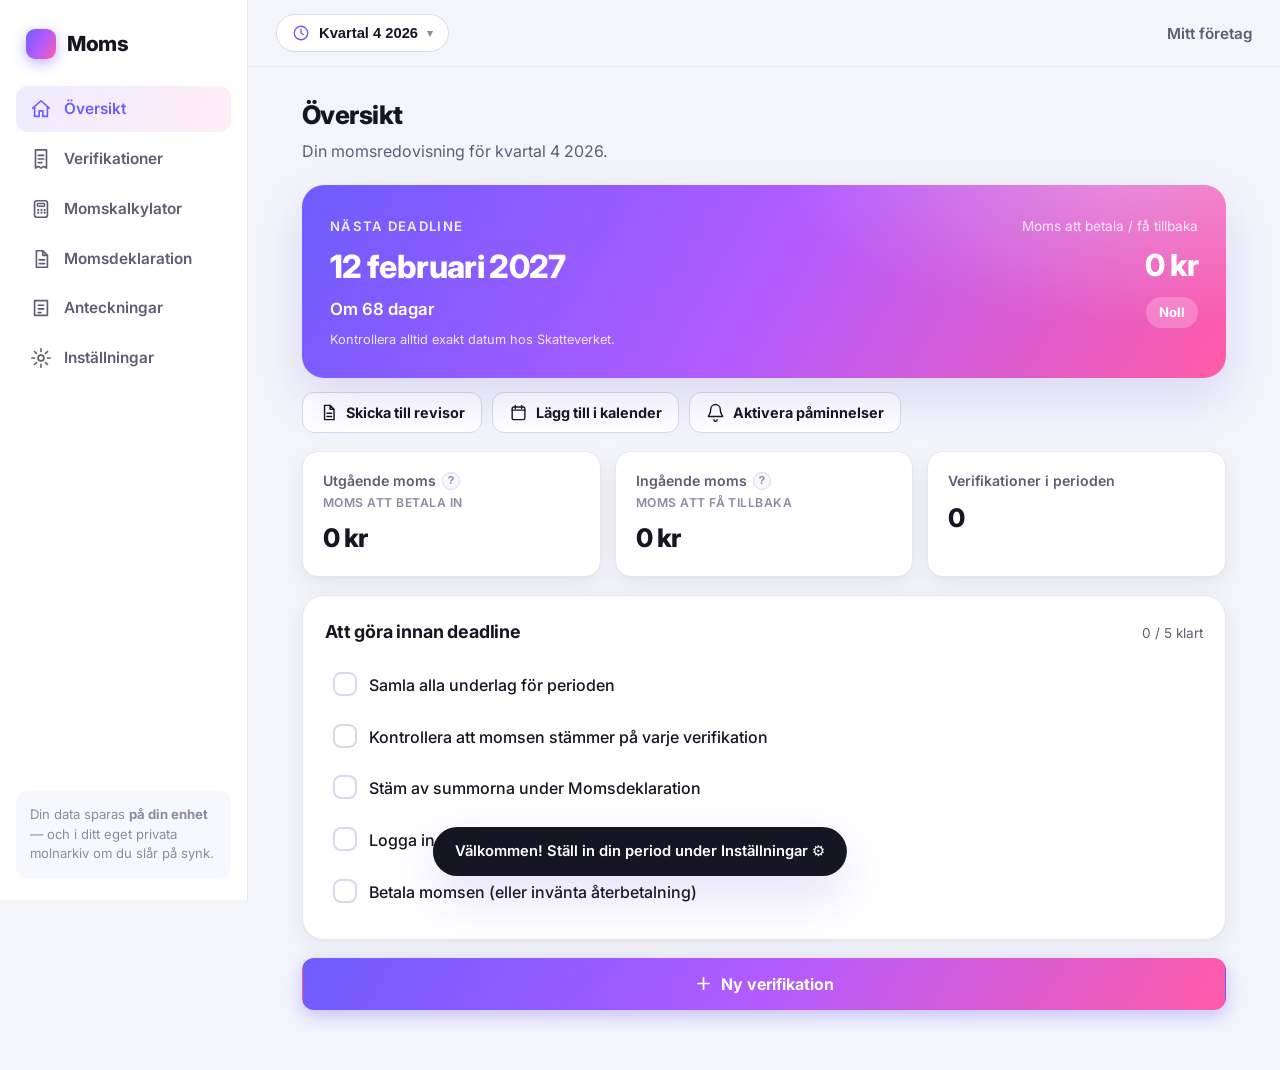
==== commit cd1a86a0: "Fix inconsistent nav label: sidebar/bottom-nav still said Kvitton The view heading and form title we" ====
--- a/huggingface/index.html
+++ b/huggingface/index.html
@@ -540,7 +540,7 @@
       </div>
       <nav class="side-nav" aria-label="Huvudmeny">
         <a href="#oversikt" class="nav-item" data-view="oversikt"><svg class="ic"><use href="#i-home"/></svg><span>Översikt</span></a>
-        <a href="#kvitton" class="nav-item" data-view="kvitton"><svg class="ic"><use href="#i-receipt"/></svg><span>Kvitton</span></a>
+        <a href="#kvitton" class="nav-item" data-view="kvitton"><svg class="ic"><use href="#i-receipt"/></svg><span>Verifikationer</span></a>
         <a href="#kalkylator" class="nav-item" data-view="kalkylator"><svg class="ic"><use href="#i-calc"/></svg><span>Momskalkylator</span></a>
         <a href="#deklaration" class="nav-item" data-view="deklaration"><svg class="ic"><use href="#i-doc"/></svg><span>Momsdeklaration</span></a>
         <a href="#anteckningar" class="nav-item" data-view="anteckningar"><svg class="ic"><use href="#i-note"/></svg><span>Anteckningar</span></a>
@@ -1037,7 +1037,7 @@
       <!-- Bottom nav (mobile) -->
       <nav class="bottom-nav" aria-label="Huvudmeny mobil">
         <a href="#oversikt" class="bn-item" data-view="oversikt"><svg class="ic"><use href="#i-home"/></svg><span>Översikt</span></a>
-        <a href="#kvitton" class="bn-item" data-view="kvitton"><svg class="ic"><use href="#i-receipt"/></svg><span>Kvitton</span></a>
+        <a href="#kvitton" class="bn-item" data-view="kvitton"><svg class="ic"><use href="#i-receipt"/></svg><span>Verif.</span></a>
         <a href="#kalkylator" class="bn-item" data-view="kalkylator"><svg class="ic"><use href="#i-calc"/></svg><span>Kalkyl</span></a>
         <a href="#deklaration" class="bn-item" data-view="deklaration"><svg class="ic"><use href="#i-doc"/></svg><span>Moms</span></a>
         <a href="#anteckningar" class="bn-item" data-view="anteckningar"><svg class="ic"><use href="#i-note"/></svg><span>Anteckn.</span></a>
